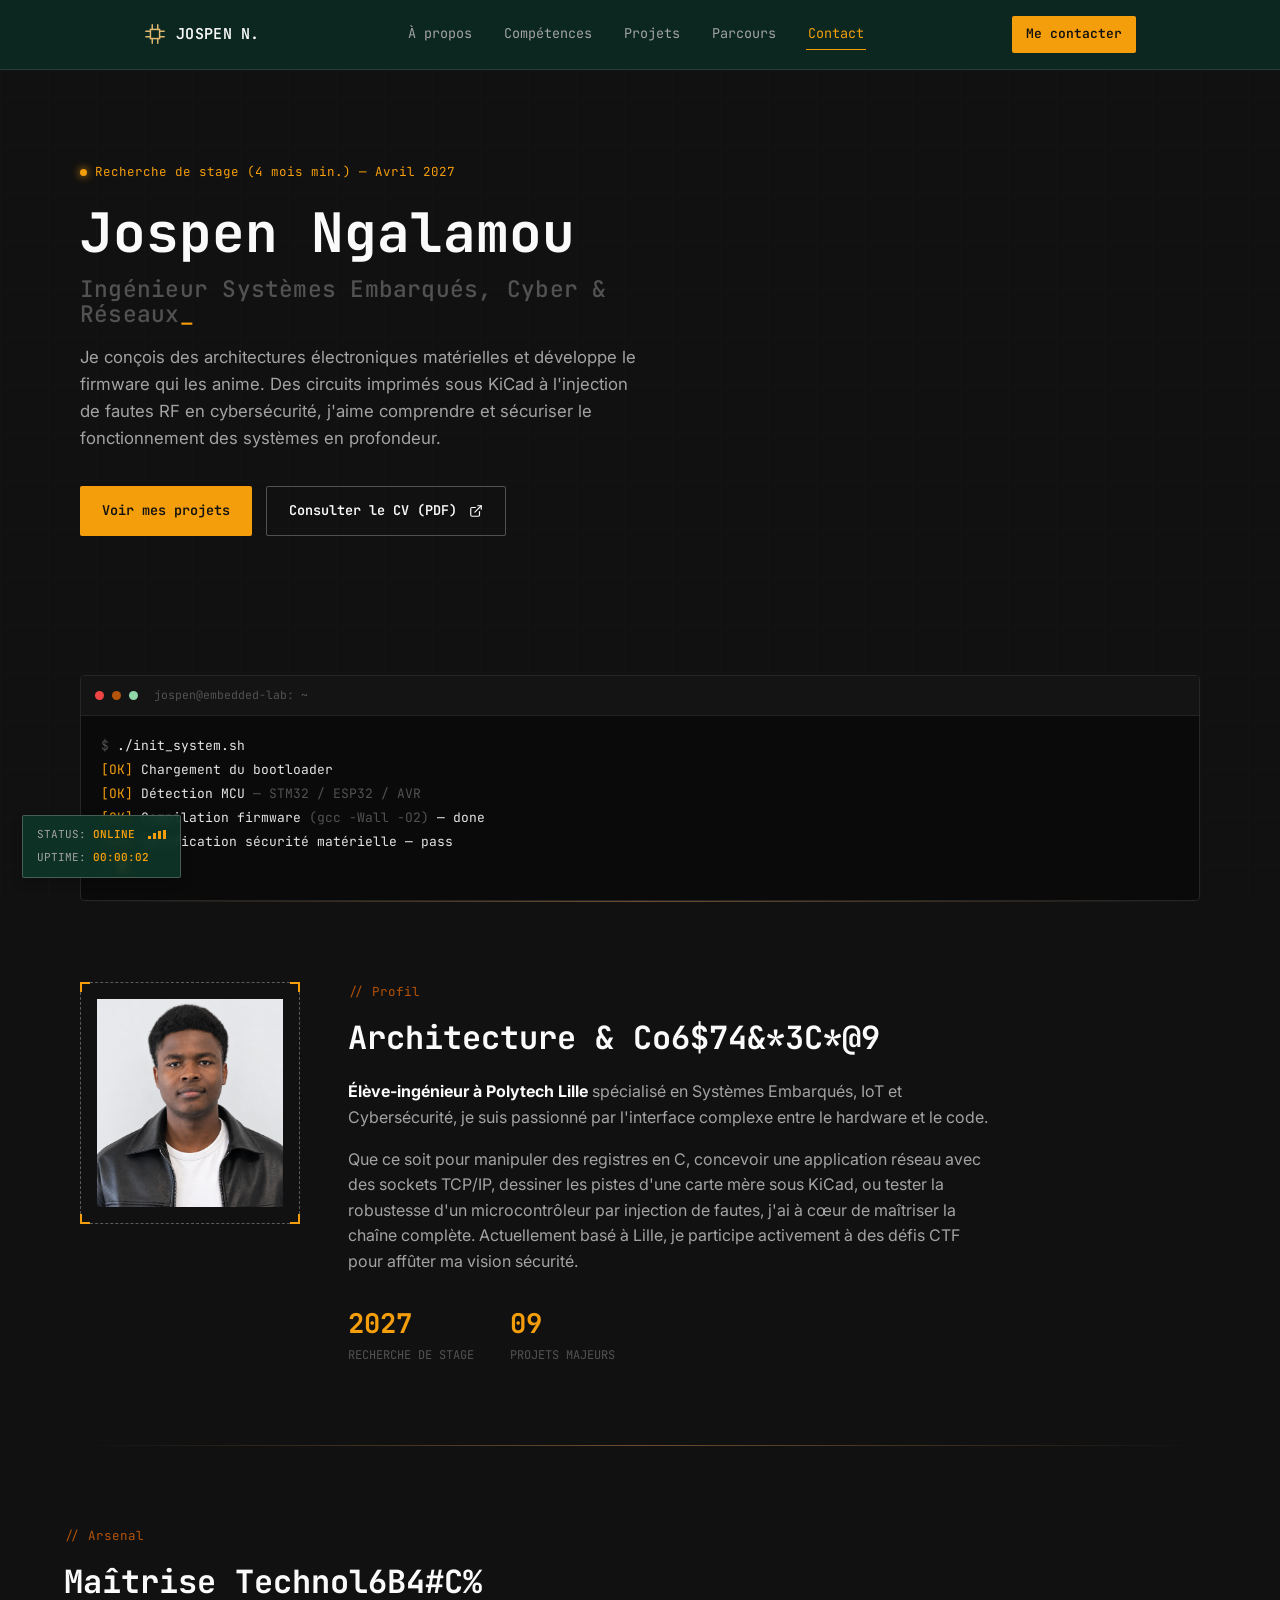
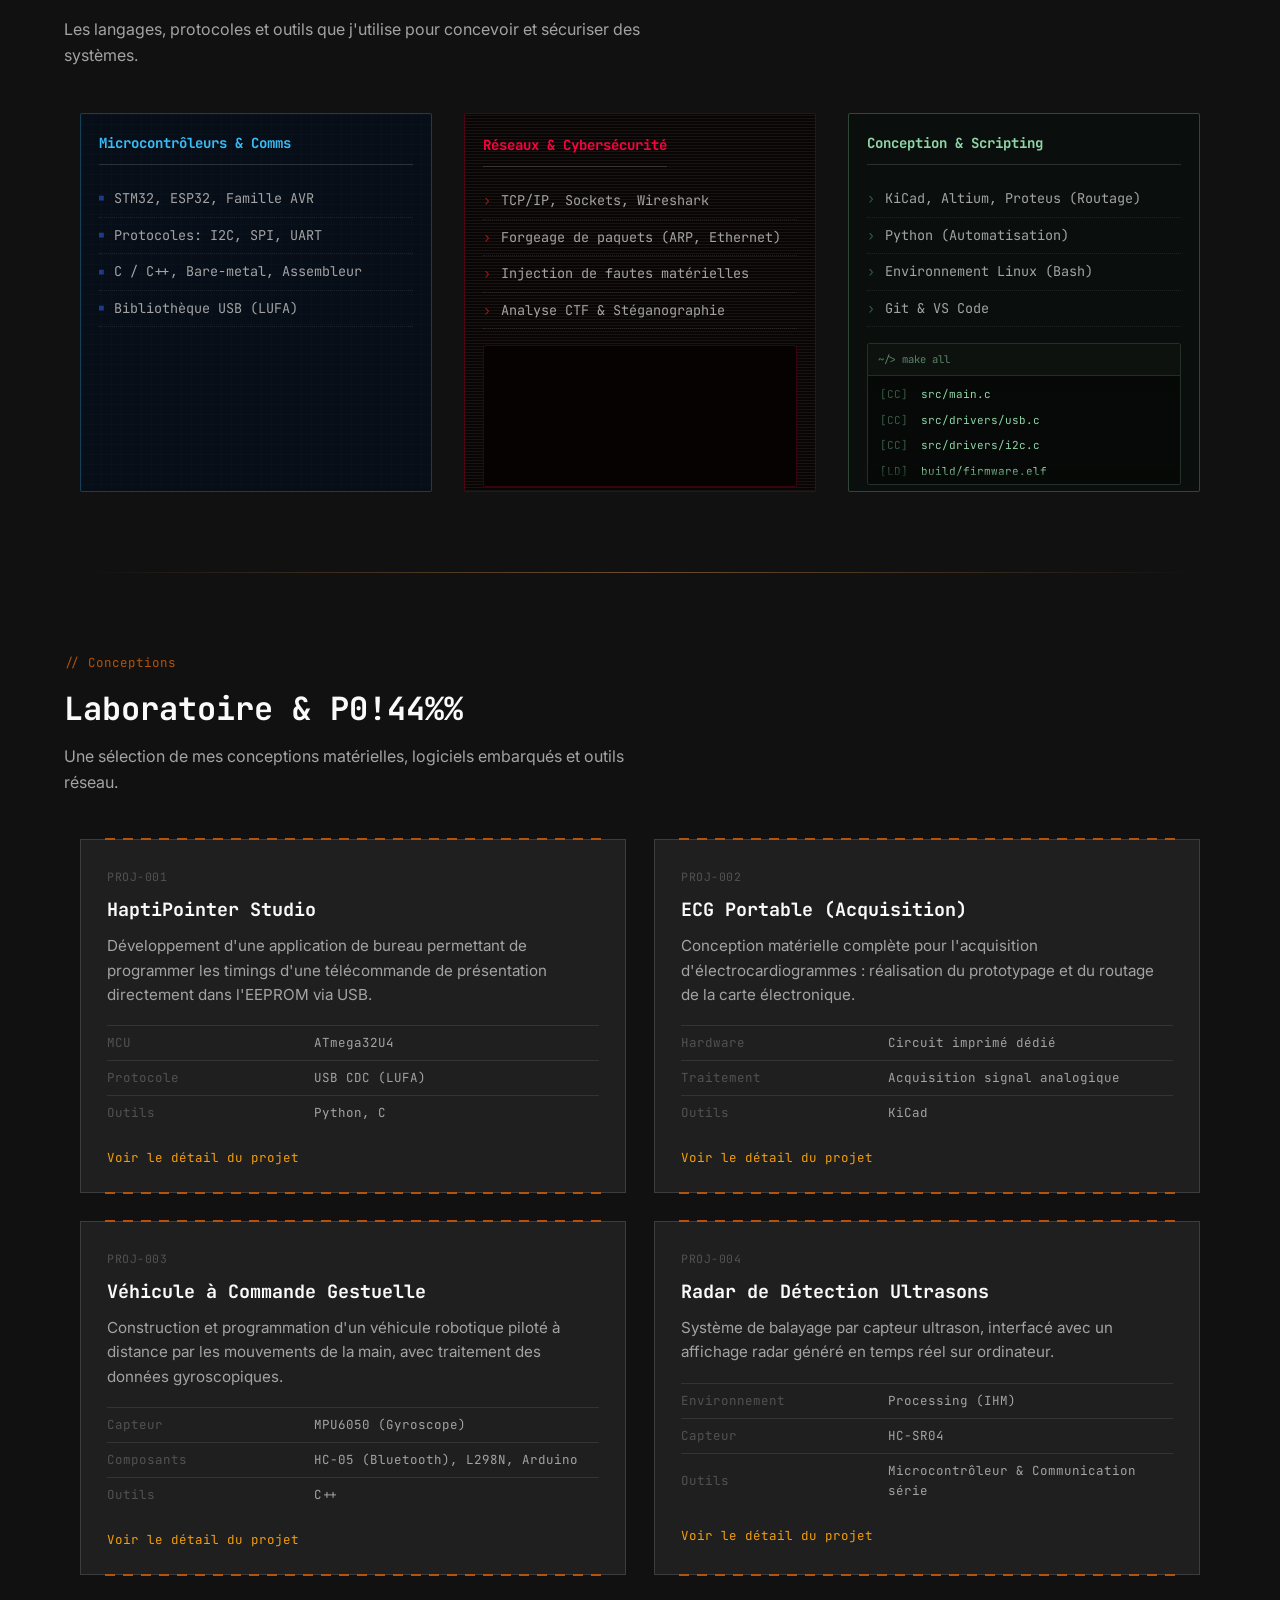
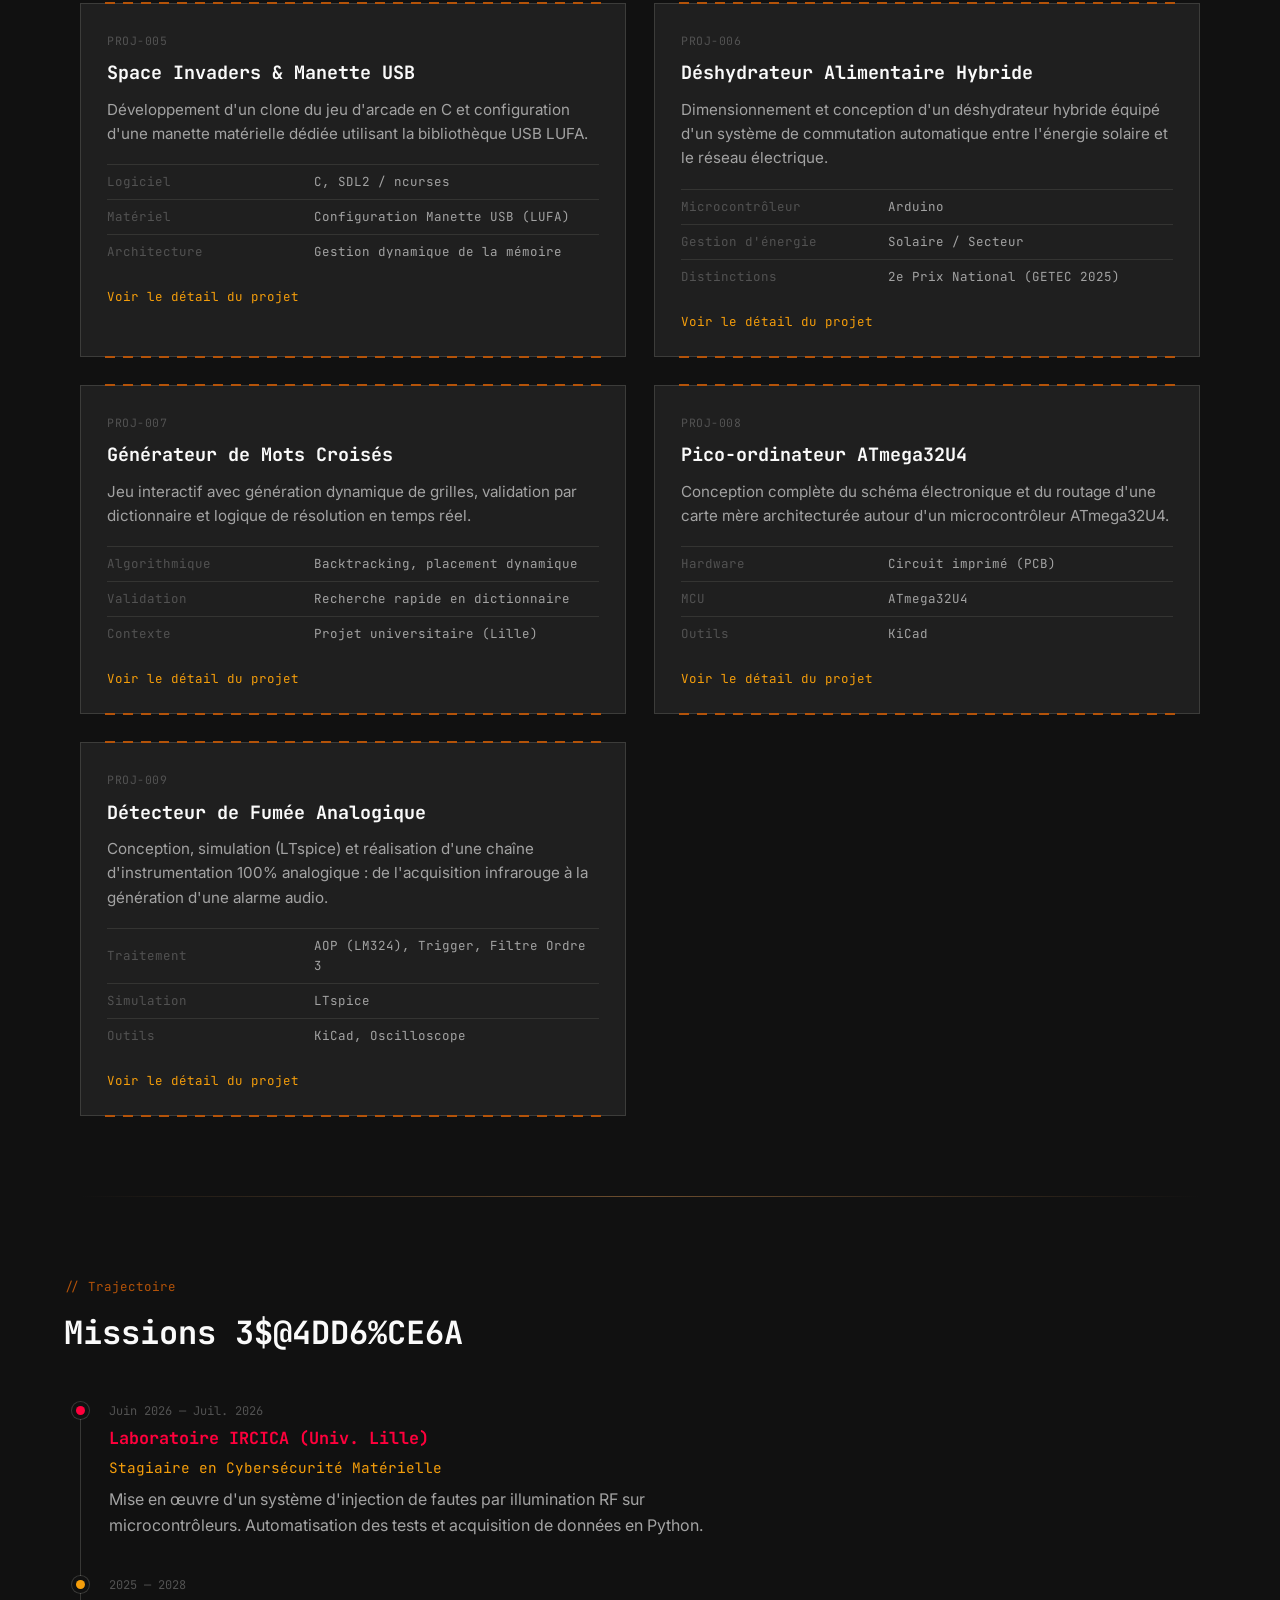
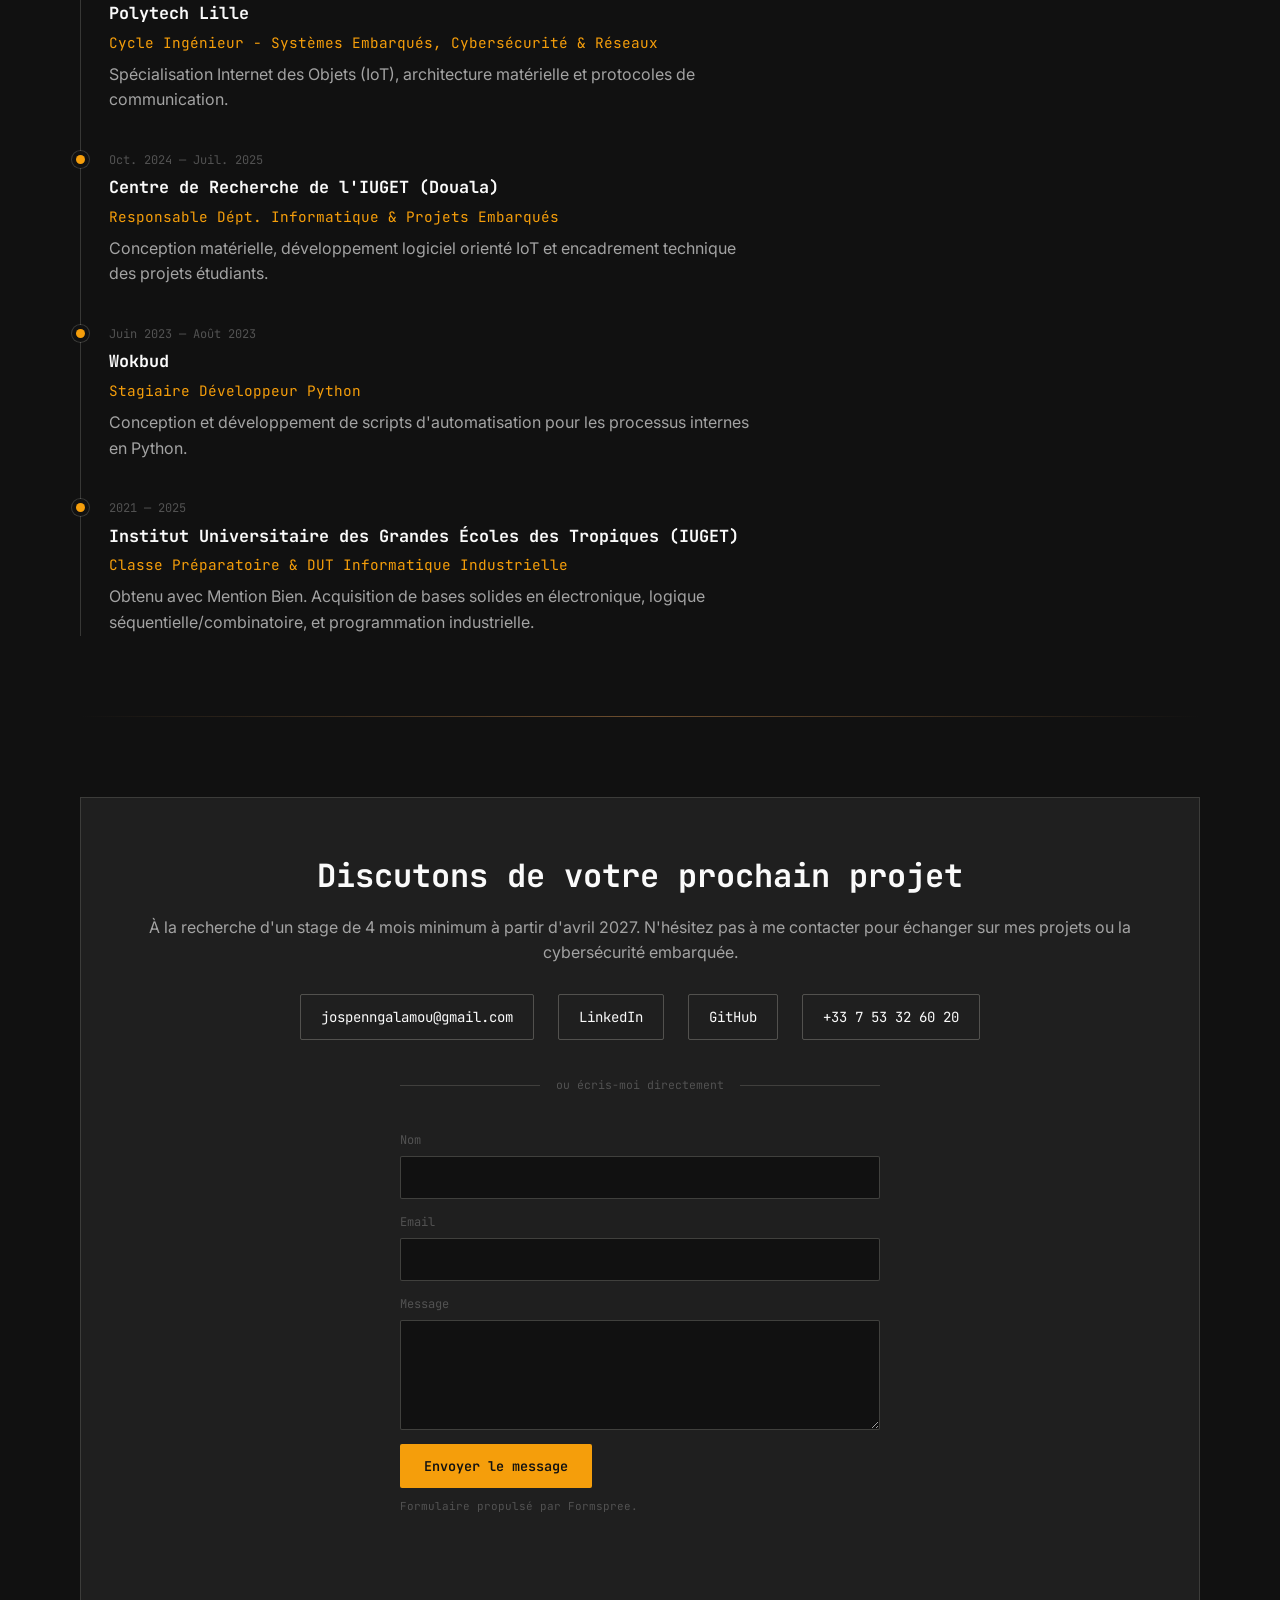
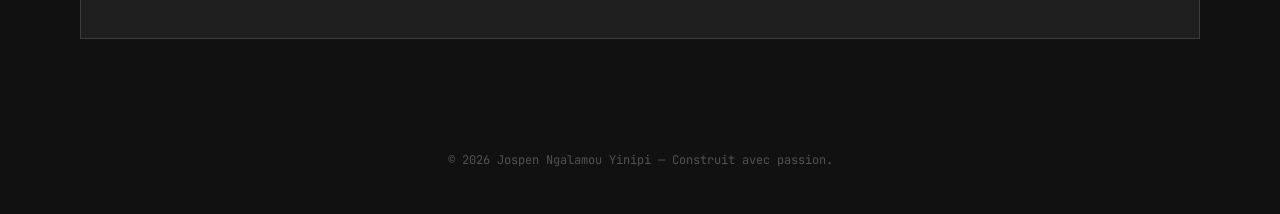
==== index.html @ 5f1875f9 "end of portfolio conception's" ====
<!DOCTYPE html>
<html lang="fr">
<head>
<meta charset="UTF-8">
<meta name="viewport" content="width=device-width, initial-scale=1.0">
<title>Portfolio — Jospen Ngalamou Yinipi | Ingénieur Systèmes Embarqués, Cyber & Réseaux</title>
<meta name="description" content="Portfolio de Jospen Ngalamou Yinipi, élève-ingénieur à Polytech Lille. À la recherche d'un stage de 4 mois minimum à partir d'avril 2027 en conception électronique, firmware et cybersécurité matérielle.">
<meta property="og:title" content="Jospen Ngalamou Yinipi — Ingénieur Systèmes Embarqués">
<meta property="og:description" content="À la recherche d'un stage de 4 mois minimum à partir d'avril 2027. Conception de cartes électroniques, développement firmware et cybersécurité.">
<meta property="og:type" content="website">
<meta name="twitter:card" content="summary">
<link rel="icon" href="data:image/svg+xml,%3Csvg xmlns='http://www.w3.org/2000/svg' viewBox='0 0 24 24'%3E%3Crect width='24' height='24' fill='%230b2b22'/%3E%3Crect x='7' y='7' width='10' height='10' stroke='%23e0b872' stroke-width='1.6' fill='none'/%3E%3Cpath d='M9 2v5M15 2v5M9 17v5M15 17v5M2 9h5M2 15h5M17 9h5M17 15h5' stroke='%23e0b872' stroke-width='1.6' stroke-linecap='round'/%3E%3C/svg%3E">
<link rel="preconnect" href="https://fonts.googleapis.com">
<link href="https://fonts.googleapis.com/css2?family=JetBrains+Mono:wght@400;500;600;700&family=Inter:wght@400;500;600;700&display=swap" rel="stylesheet">
<link rel="stylesheet" href="style.css">
</head>
<body data-theme="embedded">

<header class="topnav">
  <div class="topnav-inner">
    <a href="#top" class="mark">
      <svg width="22" height="22" viewBox="0 0 24 24" fill="none">
        <rect x="7" y="7" width="10" height="10" stroke="#e0b872" stroke-width="1.6"/>
        <path d="M9 2v5M15 2v5M9 17v5M15 17v5M2 9h5M2 15h5M17 9h5M17 15h5" stroke="#e0b872" stroke-width="1.6" stroke-linecap="round"/>
      </svg>
      JOSPEN N.
    </a>
    <nav class="links">
      <a href="#about">À propos</a>
      <a href="#skills">Compétences</a>
      <a href="#projects">Projets</a>
      <a href="#experience">Parcours</a>
      <a href="#contact">Contact</a>
    </nav>
    <a href="#contact" class="navcta">Me contacter</a>
    <button class="menu-toggle" aria-label="Ouvrir le menu" aria-expanded="false">
      <span></span><span></span><span></span>
    </button>
  </div>
  <nav class="mobile-menu">
    <a href="#about">À propos</a>
    <a href="#skills">Compétences</a>
    <a href="#projects">Projets</a>
    <a href="#experience">Parcours</a>
    <a href="#contact">Contact</a>
  </nav>
</header>

<div id="top" class="hero">
  <div class="hero-grid">
    <div>
      <div class="eyebrow-pin"><span class="dot"></span>Recherche de stage (4 mois min.) — Avril 2027</div>
      <h1>Jospen Ngalamou
        <span class="role">Ingénieur Systèmes Embarqués, Cyber &amp; Réseaux</span>
      </h1>
      <p class="desc">Je conçois des architectures électroniques matérielles et développe le firmware qui les anime. Des circuits imprimés sous KiCad à l'injection de fautes RF en cybersécurité, j'aime comprendre et sécuriser le fonctionnement des systèmes en profondeur.</p>
      <div class="ctas">
        <a href="#projects" class="btn btn-primary">Voir mes projets</a>
        <a href="main.pdf" target="_blank" rel="noopener noreferrer" class="btn btn-ghost">
          <span>Consulter le CV (PDF)</span>
          <svg width="14" height="14" viewBox="0 0 24 24" fill="none" stroke="currentColor" stroke-width="2" stroke-linecap="round" stroke-linejoin="round" aria-hidden="true" style="margin-left: 2px;">
            <path d="M18 13v6a2 2 0 0 1-2 2H5a2 2 0 0 1-2-2V8a2 2 0 0 1 2-2h6"></path>
            <polyline points="15 3 21 3 21 9"></polyline>
            <line x1="10" y1="14" x2="21" y2="3"></line>
          </svg>
        </a>
      </div>
    </div>
    <div class="chip">
      <svg viewBox="0 0 300 300" fill="none">
        <rect x="90" y="90" width="120" height="120" rx="2" fill="#0f3629" stroke="#c98a4b" stroke-width="1.5"/>
        <text x="150" y="145" text-anchor="middle" font-family="JetBrains Mono, monospace" font-size="12" fill="#e0b872">MCU</text>
        <text x="150" y="165" text-anchor="middle" font-family="JetBrains Mono, monospace" font-size="9" fill="#a9c2b4">EMBEDDED</text>
        <g stroke="#c98a4b" stroke-width="1.4">
          <path d="M90 105H50M90 135H50M90 165H50M90 195H50"/>
          <path d="M210 105H250M210 135H250M210 165H250M210 195H250"/>
          <path d="M110 90V50M140 90V50M170 90V50M190 90V50"/>
          <path d="M110 210V250M140 210V250M170 210V250M190 210V250"/>
        </g>
        <g fill="#e0b872">
          <circle cx="50" cy="105" r="3"/><circle cx="50" cy="135" r="3"/><circle cx="50" cy="165" r="3"/><circle cx="50" cy="195" r="3"/>
          <circle cx="250" cy="105" r="3"/><circle cx="250" cy="135" r="3"/><circle cx="250" cy="165" r="3"/><circle cx="250" cy="195" r="3"/>
          <circle cx="110" cy="50" r="3"/><circle cx="140" cy="50" r="3"/><circle cx="170" cy="50" r="3"/><circle cx="190" cy="50" r="3"/>
          <circle cx="110" cy="250" r="3"/><circle cx="140" cy="250" r="3"/><circle cx="170" cy="250" r="3"/><circle cx="190" cy="250" r="3"/>
        </g>
      </svg>
    </div>
  </div>
</div>

<div class="hero-terminal">
  <div class="term-bar">
    <span class="dot r"></span><span class="dot a"></span><span class="dot g"></span>
    <span class="term-path">jospen@embedded-lab: ~</span>
  </div>
  <div class="term-body">
    <div><span class="prompt">$</span> ./init_system.sh</div>
    <div><span class="ok">[OK]</span> Chargement du bootloader</div>
    <div><span class="ok">[OK]</span> Détection MCU <span class="dim">— STM32 / ESP32 / AVR</span></div>
    <div><span class="ok">[OK]</span> Compilation firmware <span class="dim">(gcc -Wall -O2)</span> — done</div>
    <div><span class="ok">[OK]</span> Vérification sécurité matérielle — pass</div>
    <div><span class="prompt">$</span> <span class="cursor"></span></div>
  </div>
</div>

<hr class="trace">

<section id="about">
  <div class="about-grid">
    <div class="photo-frame" id="photo-frame">
      <span class="corner c-tl"></span><span class="corner c-tr"></span><span class="corner c-bl"></span><span class="corner c-br"></span>
      <img src="img/photo.png" alt="Jospen Ngalamou Yinipi" style="width:100%; height:100%; object-fit:cover;">
    </div>
    <button id="photo-remove" style="display:none; margin-top:10px; font-family:var(--mono); font-size:11.5px; color:var(--muted); background:none; border:none; cursor:pointer; text-decoration:underline;">Retirer la photo</button>
    <div class="about-text">
      <div class="sec-tag">// Profil</div>
      <h2 class="sec-title">Architecture &amp; Code Embarqué</h2>
      <p><strong>Élève-ingénieur à Polytech Lille</strong> spécialisé en Systèmes Embarqués, IoT et Cybersécurité, je suis passionné par l'interface complexe entre le hardware et le code.</p>
      <p>Que ce soit pour manipuler des registres en C, concevoir une application réseau avec des sockets TCP/IP, dessiner les pistes d'une carte mère sous KiCad, ou tester la robustesse d'un microcontrôleur par injection de fautes, j'ai à cœur de maîtriser la chaîne complète. Actuellement basé à Lille, je participe activement à des défis CTF pour affûter ma vision sécurité.</p>
      <div class="stat-row">
        <div class="stat"><div class="n">2027</div><div class="l">RECHERCHE DE STAGE</div></div>
        <div class="stat"><div class="n">09</div><div class="l">PROJETS MAJEURS</div></div>
      </div>
    </div>
  </div>
</section>

<hr class="trace">

<section id="skills">
  <div class="sec-head">
    <div class="sec-tag">// Arsenal</div>
    <h2 class="sec-title">Maîtrise Technologique</h2>
    <p class="sec-sub">Les langages, protocoles et outils que j'utilise pour concevoir et sécuriser des systèmes.</p>
  </div>
  
  <div class="skills-cols">
    
    <!-- Bloc 1 : Hardware (Effet Analyseur Logique) -->
    <div class="skill-block hardware">
      <h3>Microcontrôleurs &amp; Comms</h3>
      <ul class="pin-list">
        <li>STM32, ESP32, Famille AVR</li>
        <li>Protocoles: I2C, SPI, UART</li>
        <li>C / C++, Bare-metal, Assembleur</li>
        <li>Bibliothèque USB (LUFA)</li>
      </ul>
    </div>
    
    <!-- Bloc 2 : Cyber (Effet Glitch & Live Capture existant) -->
    <div class="skill-block cyber">
      <h3 data-text="Réseaux &amp; Cybersécurité">Réseaux &amp; Cybersécurité</h3>
      <ul class="pin-list">
        <li>TCP/IP, Sockets, Wireshark</li>
        <li>Forgeage de paquets (ARP, Ethernet)</li>
        <li>Injection de fautes matérielles</li>
        <li>Analyse CTF &amp; Stéganographie</li>
      </ul>
      <div class="cyber-feed" aria-hidden="true">
        <div class="cyber-feed-bar"><span class="cyber-dot"></span>live_capture.log</div>
        <div class="cyber-feed-viewport">
          <div class="cyber-feed-track">
            <div class="cyber-line"><span class="tag">ARP</span> who-has 192.168.1.1 tell 192.168.1.42</div>
            <div class="cyber-line"><span class="tag">TCP</span> 10.0.0.7:51234 &gt; 10.0.0.1:443 [SYN]</div>
            <div class="cyber-line"><span class="tag">TCP</span> 10.0.0.1:443 &gt; 10.0.0.7:51234 [SYN,ACK]</div>
            <div class="cyber-line"><span class="tag ok">WIRESHARK</span> capture démarrée sur eth0</div>
            <div class="cyber-line"><span class="tag warn">FAULT-INJECT</span> pulse RF 433MHz — fenêtre synchronisée</div>
            <div class="cyber-line"><span class="tag ok">CTF</span> flag{r3vers3_3ng1neering} — validé</div>
            <div class="cyber-line"><span class="tag warn">ALERT</span> réponse ARP non sollicitée — test spoofing OK</div>
            <div class="cyber-line"><span class="tag">STEG</span> payload extrait de image.png (LSB)</div>
            <!-- Duplication pour boucle infinie -->
            <div class="cyber-line"><span class="tag">ARP</span> who-has 192.168.1.1 tell 192.168.1.42</div>
            <div class="cyber-line"><span class="tag">TCP</span> 10.0.0.7:51234 &gt; 10.0.0.1:443 [SYN]</div>
            <div class="cyber-line"><span class="tag">TCP</span> 10.0.0.1:443 &gt; 10.0.0.7:51234 [SYN,ACK]</div>
            <div class="cyber-line"><span class="tag ok">WIRESHARK</span> capture démarrée sur eth0</div>
            <div class="cyber-line"><span class="tag warn">FAULT-INJECT</span> pulse RF 433MHz — fenêtre synchronisée</div>
            <div class="cyber-line"><span class="tag ok">CTF</span> flag{r3vers3_3ng1neering} — validé</div>
            <div class="cyber-line"><span class="tag warn">ALERT</span> réponse ARP non sollicitée — test spoofing OK</div>
            <div class="cyber-line"><span class="tag">STEG</span> payload extrait de image.png (LSB)</div>
          </div>
        </div>
      </div>
    </div>
    
    <!-- Bloc 3 : Software (Effet Build Log) -->
    <div class="skill-block software">
      <h3>Conception &amp; Scripting</h3>
      <ul class="pin-list">
        <li>KiCad, Altium, Proteus (Routage)</li>
        <li>Python (Automatisation)</li>
        <li>Environnement Linux (Bash)</li>
        <li>Git &amp; VS Code</li>
      </ul>
      <div class="build-feed" aria-hidden="true">
        <div class="build-feed-bar">~/> make all</div>
        <div class="build-feed-viewport">
          <div class="build-feed-track">
            <div class="build-line"><span class="tag">[CC]</span> src/main.c</div>
            <div class="build-line"><span class="tag">[CC]</span> src/drivers/usb.c</div>
            <div class="build-line"><span class="tag">[CC]</span> src/drivers/i2c.c</div>
            <div class="build-line"><span class="tag">[LD]</span> build/firmware.elf</div>
            <div class="build-line"><span class="tag">[OBJCOPY]</span> build/firmware.hex</div>
            <div class="build-line"><span class="tag">[OK]</span> Build successful (0 errors)</div>
            <div class="build-line"><span class="tag">[GIT]</span> Committing changes...</div>
            <div class="build-line"><span class="tag">[PUSH]</span> Deploying to production</div>
            <!-- Duplication pour boucle infinie -->
            <div class="build-line"><span class="tag">[CC]</span> src/main.c</div>
            <div class="build-line"><span class="tag">[CC]</span> src/drivers/usb.c</div>
            <div class="build-line"><span class="tag">[CC]</span> src/drivers/i2c.c</div>
            <div class="build-line"><span class="tag">[LD]</span> build/firmware.elf</div>
            <div class="build-line"><span class="tag">[OBJCOPY]</span> build/firmware.hex</div>
            <div class="build-line"><span class="tag">[OK]</span> Build successful (0 errors)</div>
            <div class="build-line"><span class="tag">[GIT]</span> Committing changes...</div>
            <div class="build-line"><span class="tag">[PUSH]</span> Deploying to production</div>
          </div>
        </div>
      </div>
    </div>
    
  </div>
</section>

<hr class="trace">

<section id="projects">
  <div class="sec-head">
    <div class="sec-tag">// Conceptions</div>
    <h2 class="sec-title">Laboratoire &amp; Projets</h2>
    <p class="sec-sub">Une sélection de mes conceptions matérielles, logiciels embarqués et outils réseau.</p>
  </div>
  <div class="proj-grid">

    <a class="ic-card" href="projects/proj-001.html">
      <div class="ic-partno">PROJ-001</div>
      <h3>HaptiPointer Studio</h3>
      <p>Développement d'une application de bureau permettant de programmer les timings d'une télécommande de présentation directement dans l'EEPROM via USB.</p>
      <table class="spec-table">
        <tr><td class="k">MCU</td><td>ATmega32U4</td></tr>
        <tr><td class="k">Protocole</td><td>USB CDC (LUFA)</td></tr>
        <tr><td class="k">Outils</td><td>Python, C</td></tr>
      </table>
      <div class="ic-more">Voir le détail du projet</div>
    </a>

    <a class="ic-card" href="projects/proj-002.html">
      <div class="ic-partno">PROJ-002</div>
      <h3>ECG Portable (Acquisition)</h3>
      <p>Conception matérielle complète pour l'acquisition d'électrocardiogrammes : réalisation du prototypage et du routage de la carte électronique.</p>
      <table class="spec-table">
        <tr><td class="k">Hardware</td><td>Circuit imprimé dédié</td></tr>
        <tr><td class="k">Traitement</td><td>Acquisition signal analogique</td></tr>
        <tr><td class="k">Outils</td><td>KiCad</td></tr>
      </table>
      <div class="ic-more">Voir le détail du projet</div>
    </a>

    <a class="ic-card" href="projects/proj-003.html">
      <div class="ic-partno">PROJ-003</div>
      <h3>Véhicule à Commande Gestuelle</h3>
      <p>Construction et programmation d'un véhicule robotique piloté à distance par les mouvements de la main, avec traitement des données gyroscopiques.</p>
      <table class="spec-table">
        <tr><td class="k">Capteur</td><td>MPU6050 (Gyroscope)</td></tr>
        <tr><td class="k">Composants</td><td>HC-05 (Bluetooth), L298N, Arduino</td></tr>
        <tr><td class="k">Outils</td><td>C++</td></tr>
      </table>
      <div class="ic-more">Voir le détail du projet</div>
    </a>

    <a class="ic-card" href="projects/proj-004.html">
      <div class="ic-partno">PROJ-004</div>
      <h3>Radar de Détection Ultrasons</h3>
      <p>Système de balayage par capteur ultrason, interfacé avec un affichage radar généré en temps réel sur ordinateur.</p>
      <table class="spec-table">
        <tr><td class="k">Environnement</td><td>Processing (IHM)</td></tr>
        <tr><td class="k">Capteur</td><td>HC-SR04</td></tr>
        <tr><td class="k">Outils</td><td>Microcontrôleur &amp; Communication série</td></tr>
      </table>
      <div class="ic-more">Voir le détail du projet</div>
    </a>

    <a class="ic-card" href="projects/proj-005.html">
      <div class="ic-partno">PROJ-005</div>
      <h3>Space Invaders &amp; Manette USB</h3>
      <p>Développement d'un clone du jeu d'arcade en C et configuration d'une manette matérielle dédiée utilisant la bibliothèque USB LUFA.</p>
      <table class="spec-table">
        <tr><td class="k">Logiciel</td><td>C, SDL2 / ncurses</td></tr>
        <tr><td class="k">Matériel</td><td>Configuration Manette USB (LUFA)</td></tr>
        <tr><td class="k">Architecture</td><td>Gestion dynamique de la mémoire</td></tr>
      </table>
      <div class="ic-more">Voir le détail du projet</div>
    </a>

    <a class="ic-card" href="projects/proj-006.html">
      <div class="ic-partno">PROJ-006</div>
      <h3>Déshydrateur Alimentaire Hybride</h3>
      <p>Dimensionnement et conception d'un déshydrateur hybride équipé d'un système de commutation automatique entre l'énergie solaire et le réseau électrique.</p>
      <table class="spec-table">
        <tr><td class="k">Microcontrôleur</td><td>Arduino</td></tr>
        <tr><td class="k">Gestion d'énergie</td><td>Solaire / Secteur</td></tr>
        <tr><td class="k">Distinctions</td><td>2e Prix National (GETEC 2025)</td></tr>
      </table>
      <div class="ic-more">Voir le détail du projet</div>
    </a>

    <a class="ic-card" href="projects/proj-007.html">
      <div class="ic-partno">PROJ-007</div>
      <h3>Générateur de Mots Croisés</h3>
      <p>Jeu interactif avec génération dynamique de grilles, validation par dictionnaire et logique de résolution en temps réel.</p>
      <table class="spec-table">
        <tr><td class="k">Algorithmique</td><td>Backtracking, placement dynamique</td></tr>
        <tr><td class="k">Validation</td><td>Recherche rapide en dictionnaire</td></tr>
        <tr><td class="k">Contexte</td><td>Projet universitaire (Lille)</td></tr>
      </table>
      <div class="ic-more">Voir le détail du projet</div>
    </a>

    <a class="ic-card" href="projects/proj-008.html">
      <div class="ic-partno">PROJ-008</div>
      <h3>Pico-ordinateur ATmega32U4</h3>
      <p>Conception complète du schéma électronique et du routage d'une carte mère architecturée autour d'un microcontrôleur ATmega32U4.</p>
      <table class="spec-table">
        <tr><td class="k">Hardware</td><td>Circuit imprimé (PCB)</td></tr>
        <tr><td class="k">MCU</td><td>ATmega32U4</td></tr>
        <tr><td class="k">Outils</td><td>KiCad</td></tr>
      </table>
      <div class="ic-more">Voir le détail du projet</div>
    </a>

    <a class="ic-card" href="projects/proj-009.html">
      <div class="ic-partno">PROJ-009</div>
      <h3>Détecteur de Fumée Analogique</h3>
      <p>Conception, simulation (LTspice) et réalisation d'une chaîne d'instrumentation 100% analogique : de l'acquisition infrarouge à la génération d'une alarme audio.</p>
      <table class="spec-table">
        <tr><td class="k">Traitement</td><td>AOP (LM324), Trigger, Filtre Ordre 3</td></tr>
        <tr><td class="k">Simulation</td><td>LTspice</td></tr>
        <tr><td class="k">Outils</td><td>KiCad, Oscilloscope</td></tr>
      </table>
      <div class="ic-more">Voir le détail du projet</div>
    </a>

  </div>
</section>

<hr class="trace">

<section id="experience">
  <div class="sec-head">
    <div class="sec-tag">// Trajectoire</div>
    <h2 class="sec-title">Missions &amp; Académique</h2>
  </div>
  <div class="timeline">
    <div class="tl-item cyber">
      <div class="tl-date">Juin 2026 — Juil. 2026</div>
      <h3>Laboratoire IRCICA (Univ. Lille)</h3>
      <div class="tl-role">Stagiaire en Cybersécurité Matérielle</div>
      <p>Mise en œuvre d'un système d'injection de fautes par illumination RF sur microcontrôleurs. Automatisation des tests et acquisition de données en Python.</p>
    </div>
    <div class="tl-item">
      <div class="tl-date">2025 — 2028</div>
      <h3>Polytech Lille</h3>
      <div class="tl-role">Cycle Ingénieur - Systèmes Embarqués, Cybersécurité &amp; Réseaux</div>
      <p>Spécialisation Internet des Objets (IoT), architecture matérielle et protocoles de communication.</p>
    </div>
    <div class="tl-item">
      <div class="tl-date">Oct. 2024 — Juil. 2025</div>
      <h3>Centre de Recherche de l'IUGET (Douala)</h3>
      <div class="tl-role">Responsable Dépt. Informatique &amp; Projets Embarqués</div>
      <p>Conception matérielle, développement logiciel orienté IoT et encadrement technique des projets étudiants.</p>
    </div>
    <div class="tl-item">
      <div class="tl-date">Juin 2023 — Août 2023</div>
      <h3>Wokbud</h3>
      <div class="tl-role">Stagiaire Développeur Python</div>
      <p>Conception et développement de scripts d'automatisation pour les processus internes en Python.</p>
    </div>
    <div class="tl-item">
      <div class="tl-date">2021 — 2025</div>
      <h3>Institut Universitaire des Grandes Écoles des Tropiques (IUGET)</h3>
      <div class="tl-role">Classe Préparatoire &amp; DUT Informatique Industrielle</div>
      <p>Obtenu avec Mention Bien. Acquisition de bases solides en électronique, logique séquentielle/combinatoire, et programmation industrielle.</p>
    </div>
  </div>
</section>

<hr class="trace">

<section id="contact">
  <div class="contact-box">
    <h2>Discutons de votre prochain projet</h2>
    <p>À la recherche d'un stage de 4 mois minimum à partir d'avril 2027. N'hésitez pas à me contacter pour échanger sur mes projets ou la cybersécurité embarquée.</p>
    <div class="contact-links">
      <a href="mailto:jospenngalamou@gmail.com">jospenngalamou@gmail.com</a>
      <a href="https://www.linkedin.com/in/jospen-ngalamou-8a8695231/" target="_blank" rel="noopener">LinkedIn</a>
      <a href="https://github.com/yinipi" target="_blank" rel="noopener">GitHub</a>
      <a href="tel:+33753326020">+33 7 53 32 60 20</a>
    </div>

    <div class="contact-divider">ou écris-moi directement</div>

    <form class="contact-form" action="https://formspree.io/f/xqpkroge" method="POST">
      <label for="name">Nom</label>
      <input type="text" id="name" name="name" required>
      <label for="email">Email</label>
      <input type="email" id="email" name="email" required>
      <label for="message">Message</label>
      <textarea id="message" name="message" required></textarea>
      <button type="submit">Envoyer le message</button>
      <p class="form-note">Formulaire propulsé par Formspree.</p>
    </form>
  </div>
</section>

<footer>© 2026 Jospen Ngalamou Yinipi — Construit avec passion.</footer>

<button class="back-to-top" aria-label="Retour en haut">↑</button>
<script src="main.js" defer></script>

</body>
</html>
---- style.css ----
/* =========================================
   1. VARIABLES ET BASE
   ========================================= */
:root {
  --board: #0b2b22; --board-2: #0f3629; --board-3: #123d2e;
  --copper: #c98a4b; --copper-bright: #e0b872;
  --silk: #e9e6da; --silk-dim: #a9c2b4; --muted: #6f9585; --danger: #c96a4b;
  --mono: 'JetBrains Mono', monospace;
  --sans: 'Inter', sans-serif;
  --pad: clamp(20px, 5vw, 64px);
  --maxw: 1120px;
}
* { box-sizing: border-box; }
html { scroll-behavior: smooth; }
body {
  margin: 0; background: var(--board); color: var(--silk);
  font-family: var(--sans); line-height: 1.6; -webkit-font-smoothing: antialiased;
}
::selection { background: var(--copper); color: var(--board); }

body::before {
  content: ""; position: fixed; inset: 0;
  background-image: linear-gradient(var(--board-2) 1px, transparent 1px),
                    linear-gradient(90deg, var(--board-2) 1px, transparent 1px);
  background-size: 48px 48px; opacity: .35; pointer-events: none; z-index: 0;
}
a { color: inherit; }
.wrap { max-width: var(--maxw); margin: 0 auto; padding-left: var(--pad); padding-right: var(--pad); position: relative; z-index: 1; }

/* =========================================
   2. NAVIGATION (Accueil & Projets)
   ========================================= */
header.topnav {
  position: sticky; top: 0; z-index: 50;
  background: rgba(11,43,34,.88); backdrop-filter: blur(6px); border-bottom: 1px solid rgba(233,230,218,.12);
}
.topnav-inner {
  max-width: var(--maxw); margin: 0 auto; padding: 16px var(--pad);
  display: flex; align-items: center; justify-content: space-between;
}
.mark {
  display: flex; align-items: center; gap: 10px;
  font-family: var(--mono); font-weight: 600; font-size: 15px; letter-spacing: .02em; color: var(--silk); text-decoration: none;
}
.mark svg { display: block; }
nav.links { display: flex; gap: 28px; font-family: var(--mono); font-size: 13.5px; }
nav.links a { text-decoration: none; color: var(--silk-dim); padding: 4px 2px; border-bottom: 1px solid transparent; transition: color .15s, border-color .15s; }
nav.links a:hover { color: var(--copper-bright); border-color: var(--copper-bright); }
.navcta {
  font-family: var(--mono); font-size: 13px; color: var(--board); background: var(--copper-bright);
  padding: 8px 14px; text-decoration: none; border-radius: 2px; font-weight: 600;
}
@media (max-width:720px){ nav.links{display:none;} }
nav.links a.active { color: var(--copper-bright); border-color: var(--copper-bright); }

.menu-toggle {
  display: none; background: none; border: 1px solid rgba(233,230,218,.25); border-radius: 2px;
  width: 38px; height: 34px; cursor: pointer; flex-direction: column; align-items: center; justify-content: center; gap: 5px;
}
.menu-toggle span { width: 18px; height: 1.5px; background: var(--silk); display: block; transition: transform .2s ease, opacity .2s ease; }
.menu-toggle[aria-expanded="true"] span:nth-child(1) { transform: translateY(6.5px) rotate(45deg); }
.menu-toggle[aria-expanded="true"] span:nth-child(2) { opacity: 0; }
.menu-toggle[aria-expanded="true"] span:nth-child(3) { transform: translateY(-6.5px) rotate(-45deg); }
@media (max-width:720px){ .menu-toggle{ display: flex; } }

.mobile-menu {
  display: none; flex-direction: column; gap: 2px;
  max-width: var(--maxw); margin: 0 auto; padding: 0 var(--pad);
  max-height: 0; overflow: hidden; transition: max-height .25s ease;
  border-bottom: 1px solid transparent;
}
.mobile-menu.open { display: flex; max-height: 320px; padding-bottom: 14px; border-bottom-color: rgba(233,230,218,.12); }
.mobile-menu a {
  font-family: var(--mono); font-size: 14px; color: var(--silk-dim); text-decoration: none;
  padding: 12px 4px; border-bottom: 1px dotted rgba(233,230,218,.12);
}
.mobile-menu a:last-child { border-bottom: none; }
.mobile-menu a:hover, .mobile-menu a.active { color: var(--copper-bright); }

.back-to-top {
  position: fixed; right: 22px; bottom: 22px; z-index: 60;
  width: 42px; height: 42px; border-radius: 2px; border: 1px solid rgba(233,230,218,.25);
  background: rgba(15,54,41,.9); backdrop-filter: blur(4px); color: var(--copper-bright);
  font-family: var(--mono); font-size: 16px; cursor: pointer;
  opacity: 0; pointer-events: none; transform: translateY(8px);
  transition: opacity .2s ease, transform .2s ease, border-color .2s ease;
}
.back-to-top.visible { opacity: 1; pointer-events: auto; transform: translateY(0); }
.back-to-top:hover { border-color: var(--copper-bright); }

@media (prefers-reduced-motion: no-preference) {
  .reveal { opacity: 0; transform: translateY(18px); transition: opacity .6s ease, transform .6s ease; }
  .reveal.revealed { opacity: 1; transform: translateY(0); }
}

.form-status { font-family: var(--mono); font-size: 12.5px; margin-top: 4px; }
.form-status.success { color: #8fd6a8; }
.form-status.error { color: var(--danger); }

/* =========================================
   3. PAGE D'ACCUEIL (Hero, À propos, Cartes)
   ========================================= */
.hero { padding: 88px var(--pad) 96px; position: relative; overflow: hidden; }
@media (prefers-reduced-motion: no-preference) {
  .hero-grid > div:first-child > * { opacity: 0; animation: hero-rise .7s cubic-bezier(.16,1,.3,1) forwards; }
  .hero-grid .eyebrow-pin { animation-delay: .05s; }
  .hero-grid h1 { animation-delay: .15s; }
  .hero-grid p.desc { animation-delay: .28s; }
  .hero-grid .ctas { animation-delay: .4s; }
  .chip { opacity: 0; animation: hero-fade .9s ease .3s forwards; }
  @keyframes hero-rise { from { opacity: 0; transform: translateY(14px); } to { opacity: 1; transform: translateY(0); } }
  @keyframes hero-fade { from { opacity: 0; transform: scale(.96); } to { opacity: 1; transform: scale(1); } }
}
.hero-grid { display: grid; grid-template-columns: 1.3fr .9fr; gap: 56px; align-items: center; max-width: var(--maxw); margin: 0 auto; position: relative; z-index: 2; }
@media (max-width:860px){ .hero-grid{grid-template-columns:1fr;} }
.eyebrow-pin { display: inline-flex; align-items: center; gap: 8px; font-family: var(--mono); font-size: 12.5px; color: var(--copper-bright); margin-bottom: 22px; }
.eyebrow-pin .dot { width: 7px; height: 7px; border-radius: 50%; background: var(--copper-bright); box-shadow: 0 0 8px var(--copper-bright); }
.hero h1 { font-family: var(--mono); font-weight: 700; font-size: clamp(2.1rem, 4.6vw, 3.4rem); line-height: 1.08; margin: 0 0 18px; color: var(--silk); }
.hero h1 .role { display: block; font-size: .42em; color: var(--muted); font-weight: 500; margin-top: 14px; letter-spacing: .01em; }
.hero p.desc { max-width: 52ch; color: var(--silk-dim); font-size: 1.05rem; margin: 0 0 34px; }
.hero .ctas { display: flex; gap: 14px; flex-wrap: wrap; }
.btn { font-family: var(--mono); font-size: 13.5px; font-weight: 600; text-decoration: none; padding: 13px 22px; border-radius: 2px; display: inline-flex; align-items: center; gap: 10px; transition: transform .15s ease, background .15s ease; }
.btn-primary { background: var(--copper-bright); color: var(--board); }
.btn-primary:hover { transform: translateY(-2px); }
.btn-ghost { border: 1px solid rgba(233,230,218,.3); color: var(--silk); }
.btn-ghost:hover { border-color: var(--copper-bright); color: var(--copper-bright); }
.chip { position: relative; aspect-ratio: 1/1; max-width: 340px; margin: 0 auto; }
.chip svg { width: 100%; height: 100%; display: block; }

/* ---------- Terminal hero (mix embarqué + shell) ---------- */
.hero-terminal {
  max-width: var(--maxw); margin: 44px auto 0; position: relative; z-index: 2;
  background: #0a0e0c; border: 1px solid rgba(233,230,218,.14); border-radius: 4px; overflow: hidden;
}
.hero-terminal .term-bar { display: flex; align-items: center; gap: 8px; padding: 10px 14px; background: #10160f; border-bottom: 1px solid rgba(233,230,218,.08); }
.hero-terminal .term-bar .dot { width: 9px; height: 9px; border-radius: 50%; }
.hero-terminal .term-bar .dot.r { background: var(--danger); }
.hero-terminal .term-bar .dot.a { background: var(--copper); }
.hero-terminal .term-bar .dot.g { background: #8fd6a8; }
.hero-terminal .term-bar .term-path { font-family: var(--mono); font-size: 11.5px; color: var(--muted); margin-left: 8px; }
.hero-terminal .term-body { padding: 18px 20px 22px; font-family: var(--mono); font-size: 13px; line-height: 1.85; color: var(--copper-bright); }
.hero-terminal .term-body .prompt { color: #8fd6a8; }
.hero-terminal .term-body .ok { color: #8fd6a8; }
.hero-terminal .term-body .dim { color: var(--muted); }
.hero-terminal .cursor { display: inline-block; width: 7px; height: 14px; background: var(--copper-bright); vertical-align: -2px; margin-left: 2px; }
@media (prefers-reduced-motion: no-preference) {
  .hero-terminal .cursor { animation: blink 1s steps(1) infinite; }
  @keyframes blink { 50% { opacity: 0; } }
}
section { padding: 80px var(--pad); }
.sec-head { margin-bottom: 44px; max-width: 60ch; }
.sec-tag { font-family: var(--mono); font-size: 12.5px; color: var(--copper); margin-bottom: 10px; }
.sec-title { font-family: var(--mono); font-size: clamp(1.5rem,2.6vw,2rem); color: var(--silk); margin: 0 0 10px; font-weight: 700; }
.sec-sub { color: var(--silk-dim); margin: 0; }
hr.trace { border: none; height: 1px; background: linear-gradient(90deg, transparent, rgba(201,138,75,.5), transparent); max-width: var(--maxw); margin: 0 auto; }
.about-grid { display: grid; grid-template-columns: 220px 1fr; gap: 48px; align-items: start; max-width: var(--maxw); margin: 0 auto; }
@media (max-width:720px){ .about-grid{grid-template-columns:1fr;} }
.photo-frame { aspect-ratio: 1/1.1; border: 1.5px dashed rgba(233,230,218,.35); display: flex; align-items: center; justify-content: center; font-family: var(--mono); font-size: 12px; color: var(--muted); text-align: center; padding: 16px; position: relative; }
.photo-frame .corner { position: absolute; width: 10px; height: 10px; border-color: var(--copper-bright); }
.photo-frame .c-tl { top: -1px; left: -1px; border-top: 2px solid var(--copper-bright); border-left: 2px solid var(--copper-bright); }
.photo-frame .c-tr { top: -1px; right: -1px; border-top: 2px solid var(--copper-bright); border-right: 2px solid var(--copper-bright); }
.photo-frame .c-bl { bottom: -1px; left: -1px; border-bottom: 2px solid var(--copper-bright); border-left: 2px solid var(--copper-bright); }
.photo-frame .c-br { bottom: -1px; right: -1px; border-bottom: 2px solid var(--copper-bright); border-right: 2px solid var(--copper-bright); }
.about-text p { color: var(--silk-dim); max-width: 64ch; }
.about-text p strong { color: var(--silk); }
.stat-row { display: flex; gap: 36px; margin-top: 28px; flex-wrap: wrap; }
.stat { font-family: var(--mono); }
.stat .n { font-size: 1.7rem; color: var(--copper-bright); font-weight: 700; }
.stat .l { font-size: 12px; color: var(--muted); }
.skills-cols { display: grid; grid-template-columns: repeat(3,1fr); gap: 32px; max-width: var(--maxw); margin: 0 auto; }
@media (max-width:820px){ .skills-cols{grid-template-columns:1fr;} }
.skill-block h3 { font-family: var(--mono); font-size: 14px; color: var(--copper-bright); margin: 0 0 16px; padding-bottom: 10px; border-bottom: 1px solid rgba(233,230,218,.15); }
.pin-list { list-style: none; margin: 0; padding: 0; }
.pin-list li { display: flex; align-items: center; gap: 10px; font-family: var(--mono); font-size: 13.5px; color: var(--silk-dim); padding: 7px 0; border-bottom: 1px dotted rgba(233,230,218,.1); }
.pin-list li::before { content: "›"; color: var(--copper); }
.proj-grid { display: grid; grid-template-columns: repeat(2,1fr); gap: 28px; max-width: var(--maxw); margin: 0 auto; }
@media (max-width:820px){ .proj-grid{grid-template-columns:1fr;} }
.ic-card { position: relative; background: var(--board-3); border: 1px solid rgba(233,230,218,.14); padding: 28px 26px 24px; }
.ic-card::before, .ic-card::after { content: ""; position: absolute; left: 24px; right: 24px; height: 2px; background: repeating-linear-gradient(90deg, var(--copper) 0 10px, transparent 10px 18px); }
.ic-card::before { top: -2px; }
.ic-card::after { bottom: -2px; }
.ic-partno { font-family: var(--mono); font-size: 11.5px; color: var(--muted); letter-spacing: .05em; margin-bottom: 8px; }
.ic-card h3 { font-family: var(--mono); font-size: 1.15rem; color: var(--silk); margin: 0 0 10px; }
.ic-card p { color: var(--silk-dim); font-size: .95rem; margin: 0 0 18px; }
.spec-table { width: 100%; border-collapse: collapse; font-family: var(--mono); font-size: 12.5px; }
.spec-table tr { border-top: 1px solid rgba(233,230,218,.1); }
.spec-table td { padding: 7px 0; color: var(--silk-dim); }
.spec-table td.k { color: var(--muted); width: 42%; }
a.ic-card { display: block; text-decoration: none; color: inherit; transition: transform .18s ease, border-color .18s ease, background .18s ease; }
a.ic-card:hover { transform: translateY(-4px); border-color: rgba(224,184,114,.55); background: #16473a; }
a.ic-card:hover h3 { color: var(--copper-bright); }
.ic-more { margin-top: 18px; font-family: var(--mono); font-size: 12.5px; color: var(--copper-bright); }
.timeline { max-width: var(--maxw); margin: 0 auto; position: relative; padding-left: 28px; border-left: 1px solid rgba(233,230,218,.18); }
.tl-item { position: relative; padding-bottom: 38px; }
.tl-item:last-child { padding-bottom: 0; }
.tl-item::before { content: ""; position: absolute; left: -33px; top: 4px; width: 9px; height: 9px; border-radius: 50%; background: var(--copper-bright); box-shadow: 0 0 0 4px var(--board), 0 0 0 5px rgba(233,230,218,.18); }
.tl-date { font-family: var(--mono); font-size: 12px; color: var(--muted); margin-bottom: 4px; }
.tl-item h3 { font-family: var(--mono); font-size: 1.05rem; margin: 0 0 4px; color: var(--silk); }
.tl-item .tl-role { color: var(--copper-bright); font-size: .9rem; font-family: var(--mono); margin-bottom: 8px; }
.tl-item p { color: var(--silk-dim); max-width: 64ch; margin: 0; }
.contact-box { max-width: var(--maxw); margin: 0 auto; background: var(--board-3); border: 1px solid rgba(233,230,218,.14); padding: 52px var(--pad); text-align: center; }
.contact-box h2 { font-family: var(--mono); font-size: clamp(1.4rem,3vw,2rem); margin: 0 0 14px; }
.contact-box p { color: var(--silk-dim); margin: 0 0 28px; }
.contact-links { display: flex; gap: 24px; justify-content: center; flex-wrap: wrap; }
.contact-links a { font-family: var(--mono); font-size: 14px; text-decoration: none; color: var(--silk); border: 1px solid rgba(233,230,218,.25); padding: 11px 20px; border-radius: 2px; transition: border-color .15s, color .15s; }
.contact-links a:hover { border-color: var(--copper-bright); color: var(--copper-bright); }

.contact-divider { display: flex; align-items: center; gap: 16px; max-width: 480px; margin: 36px auto; font-family: var(--mono); font-size: 11.5px; color: var(--muted); }
.contact-divider::before, .contact-divider::after { content: ""; flex: 1; height: 1px; background: rgba(233,230,218,.16); }
.contact-form { max-width: 480px; margin: 0 auto; text-align: left; display: flex; flex-direction: column; gap: 14px; }
.contact-form label { font-family: var(--mono); font-size: 12px; color: var(--muted); margin-bottom: -8px; }
.contact-form input, .contact-form textarea {
  background: var(--board); border: 1px solid rgba(233,230,218,.22); color: var(--silk);
  font-family: var(--sans); font-size: 14px; padding: 12px 14px; border-radius: 2px; resize: vertical;
}
.contact-form input:focus, .contact-form textarea:focus { outline: none; border-color: var(--copper-bright); }
.contact-form textarea { min-height: 110px; }
.contact-form button {
  align-self: flex-start; font-family: var(--mono); font-size: 13.5px; font-weight: 600;
  background: var(--copper-bright); color: var(--board); border: none; padding: 13px 24px;
  border-radius: 2px; cursor: pointer; transition: transform .15s ease;
}
.contact-form button:hover { transform: translateY(-2px); }
.contact-form .form-note { font-family: var(--mono); font-size: 11px; color: var(--muted); margin-top: -4px; }
footer { text-align: center; padding: 32px var(--pad) 44px; font-family: var(--mono); font-size: 12px; color: var(--muted); }

/* =========================================
   4. PAGES DÉTAILS DE PROJETS (proj-XXX.html)
   ========================================= */
.proj-header { padding: 130px var(--pad) 50px; }
.proj-header .back { font-family: var(--mono); font-size: 13px; color: var(--silk-dim); text-decoration: none; display: inline-flex; align-items: center; gap: 8px; margin-bottom: 28px; }
.proj-header .back:hover { color: var(--copper-bright); }
.proj-header .ic-partno { font-size: 12.5px; }
.proj-header h1 { font-family: var(--mono); font-size: clamp(1.8rem,4vw,2.6rem); margin: 10px 0 16px; color: var(--silk); }
.proj-header .tagline { color: var(--silk-dim); max-width: 64ch; font-size: 1.05rem; margin: 0; }
.proj-body { max-width: var(--maxw); margin: 0 auto; padding: 0 var(--pad) 40px; display: grid; grid-template-columns: 1fr 300px; gap: 56px; }
@media (max-width:860px){ .proj-body{grid-template-columns:1fr;} }
.proj-main h2 { font-family: var(--mono); font-size: 1.15rem; color: var(--copper-bright); margin: 36px 0 14px; }
.proj-main h2:first-child { margin-top: 0; }
.proj-main p { color: var(--silk-dim); max-width: 70ch; margin: 0 0 14px; }
.proj-main ul { color: var(--silk-dim); padding-left: 20px; max-width: 70ch; }
.proj-main ul li { margin-bottom: 6px; }
.gallery { display: grid; grid-template-columns: repeat(2,1fr); gap: 14px; margin-top: 10px; }
.gallery .ph { aspect-ratio: 4/3; border: 1.5px dashed rgba(233,230,218,.3); display: flex; align-items: center; justify-content: center; font-family: var(--mono); font-size: 11.5px; color: var(--muted); text-align: center; padding: 10px; }
.proj-side { align-self: start; position: sticky; top: 96px; }
.side-box { background: var(--board-3); border: 1px solid rgba(233,230,218,.14); padding: 22px 22px 8px; margin-bottom: 20px; }
.side-box h3 { font-family: var(--mono); font-size: 12.5px; color: var(--copper); margin: 0 0 14px; text-transform: none; }
.side-box table { width: 100%; border-collapse: collapse; font-family: var(--mono); font-size: 12.5px; }
.side-box tr { border-top: 1px solid rgba(233,230,218,.1); }
.side-box td { padding: 9px 0; color: var(--silk-dim); vertical-align: top; }
.side-box td.k { color: var(--muted); width: 40%; }
.prevnext { max-width: var(--maxw); margin: 20px auto 0; padding: 30px var(--pad) 0; border-top: 1px solid rgba(233,230,218,.14); display: flex; justify-content: space-between; gap: 20px; flex-wrap: wrap; }
.prevnext a { font-family: var(--mono); font-size: 13px; text-decoration: none; color: var(--silk); border: 1px solid rgba(233,230,218,.25); padding: 12px 18px; border-radius: 2px; flex: 1; min-width: 200px; transition: border-color .15s, color .15s; }
.prevnext a:hover { border-color: var(--copper-bright); color: var(--copper-bright); }
.prevnext .lbl { display: block; font-size: 10.5px; color: var(--muted); margin-bottom: 4px; }
.prevnext .right { text-align: right; }
/* =========================================
   5. THÈME "PROGRAMMATION" (proj-XXX, data-theme="programming")
   ========================================= */
body[data-theme="programming"] {
  --board: #0a0e0c;
  --board-2: #0e1310;
  --board-3: #10160f;
}
body[data-theme="programming"]::before { opacity: .15; }

body[data-theme="programming"] .proj-main, 
body[data-theme="programming"] .proj-main p,
body[data-theme="programming"] .proj-main li,
body[data-theme="programming"] .side-box td { font-family: var(--mono); }

body[data-theme="programming"] .proj-main h2 { font-family: var(--mono); }
body[data-theme="programming"] .proj-main h2::before { content: "/* "; color: var(--muted); }
body[data-theme="programming"] .proj-main h2::after { content: " */"; color: var(--muted); }

body[data-theme="programming"] .proj-main ul { list-style: none; padding-left: 0; }
body[data-theme="programming"] .proj-main ul li::before { content: "$ "; color: #8fd6a8; }

body[data-theme="programming"] .ic-card::before,
body[data-theme="programming"] .ic-card::after { background: repeating-linear-gradient(90deg, #8fd6a8 0 8px, transparent 8px 14px); }

.term-shell {
  margin: 22px 0 0; background: #060907; border: 1px solid rgba(233,230,218,.12); border-radius: 4px; overflow: hidden;
}
.term-shell .term-bar { display: flex; align-items: center; gap: 8px; padding: 8px 12px; background: #0d120e; border-bottom: 1px solid rgba(233,230,218,.08); }
.term-shell .term-bar .dot { width: 8px; height: 8px; border-radius: 50%; }
.term-shell .term-bar .dot.r { background: var(--danger); }
.term-shell .term-bar .dot.a { background: var(--copper); }
.term-shell .term-bar .dot.g { background: #8fd6a8; }
.term-shell .term-body { padding: 12px 16px; font-family: var(--mono); font-size: 12.5px; color: #8fd6a8; }
.term-shell .term-body .prompt { color: var(--copper-bright); margin-right: 4px; }

body[data-theme="programming"] .proj-header { position: relative; }
body[data-theme="programming"] .proj-header::after {
  content: ""; position: absolute; inset: 0; pointer-events: none; opacity: .05;
  background: repeating-linear-gradient(0deg, #fff 0 1px, transparent 1px 3px);
}

/* =========================================
   6. THÈME "ÉLECTRONIQUE" (data-theme="electronics")
   ========================================= */
/* Inspiration : Circuit imprimé bleu (style Arduino/Altium), traces cyan */
body[data-theme="electronics"] {
  --board: #070e17;         /* Bleu très sombre (fond) */
  --board-2: #0b1421;       /* Bleu nuit (grille) */
  --board-3: #122033;       /* Bleu composant (cartes) */
  --copper: #3b82f6;        /* Bleu roi */
  --copper-bright: #38bdf8; /* Cyan fluo (traces et liens) */
  --silk: #f8fafc;          /* Blanc pur (texte principal) */
  --silk-dim: #94a3b8;      /* Gris bleuté (texte secondaire) */
  --muted: #475569;         /* Gris foncé (bordures) */
  --danger: #ef4444;
}

/* Grille plus serrée pour rappeler les logiciels de CAO (Altium/KiCad) */
body[data-theme="electronics"]::before {
  background-size: 32px 32px; 
  opacity: 0.5;
}

/* =========================================
   7. THÈME "EMBARQUÉ" (data-theme="embedded")
   ========================================= */
/* Inspiration : Matériel industriel brut, Carbone et Orange ambré */
body[data-theme="embedded"] {
  --board: #111111;         /* Noir charbon absolu */
  --board-2: #171717;       /* Noir légèrement plus clair */
  --board-3: #1f1f1f;       /* Gris sombre industriel */
  --copper: #b45309;        /* Orange sombre */
  --copper-bright: #f59e0b; /* Orange ambré (LED d'état / liens) */
  --silk: #fafafa;          /* Blanc cassé */
  --silk-dim: #a3a3a3;      /* Gris neutre */
  --muted: #525252;         /* Gris acier */
  --danger: #ef4444;
}

/* Adaptation du faux terminal Linux de la page d'accueil pour ce thème */
body[data-theme="embedded"] .hero-terminal {
  background: #0a0a0a;
  border-color: #262626;
}
body[data-theme="embedded"] .hero-terminal .term-bar {
  background: #141414;
}
body[data-theme="embedded"] .hero-terminal .term-body {
  color: #e5e5e5;
}
body[data-theme="embedded"] .hero-terminal .term-body .ok {
  color: #f59e0b; /* Les tags [OK] passent en orange ambré */
}
body[data-theme="embedded"] .hero-terminal .term-body .prompt {
  color: #525252;
}

/* =========================================
   8. THÈME "CYBER SÉCURITÉ" (data-theme="cyber")
   ========================================= */
/* Inspiration : Red Team, CTF, ambiance Hacker / Rouge Cyberpunk */
body[data-theme="cyber"] {
  --board: #050505;         /* Noir absolu */
  --board-2: #120909;       /* Noir avec un très léger reflet rouge */
  --board-3: #140505;       /* Fond des cartes légèrement teinté */
  --copper: #991b1b;        /* Rouge sombre */
  --copper-bright: #ff003c; /* Rouge néon Cyberpunk (traces et liens) */
  --silk: #f3f4f6;          /* Blanc éclatant */
  --silk-dim: #a1a1aa;      /* Gris acier */
  --muted: #3f3f46;         /* Gris sombre pour les bordures */
  --danger: #ef4444;
}

/* Grille plus dense et plus visible pour un effet "Matrice" */
body[data-theme="cyber"]::before {
  background-size: 24px 24px;
  opacity: 0.6;
}

/* =========================================
   9. THÈME "IOT / CLOUD" (data-theme="cloud")
   ========================================= */
/* Inspiration : Thème clair (Light mode), interface SaaS moderne, Indigo et Blanc */
body[data-theme="cloud"] {
  --board: #f8fafc;         /* Blanc cassé (fond de la page) */
  --board-2: #e2e8f0;       /* Gris très clair (pour la grille) */
  --board-3: #ffffff;       /* Blanc pur (fond des cartes) */
  --copper: #818cf8;        /* Indigo doux */
  --copper-bright: #4f46e5; /* Indigo vif (boutons, liens, icônes) */
  --silk: #0f172a;          /* Gris ardoise très foncé (texte principal) */
  --silk-dim: #475569;      /* Gris moyen (texte secondaire) */
  --muted: #cbd5e1;         /* Gris clair (bordures) */
  --danger: #e11d48;
}

/* Ajustements spécifiques pour que le thème clair soit lisible et élégant */
body[data-theme="cloud"] header.topnav {
  background: rgba(255, 255, 255, 0.9);
  border-bottom: 1px solid rgba(15, 23, 42, 0.1);
}
body[data-theme="cloud"] .btn-primary {
  color: #ffffff; /* Le texte du bouton principal passe en blanc */
}
body[data-theme="cloud"] .ic-card::before, 
body[data-theme="cloud"] .ic-card::after {
  background: repeating-linear-gradient(90deg, var(--copper) 0 10px, transparent 10px 18px);
}
body[data-theme="cloud"] hr.trace {
  background: linear-gradient(90deg, transparent, rgba(79, 70, 229, 0.3), transparent);
}

/* =========================================
   ANIMATIONS PREMIUM (AJOUTS)
   ========================================= */

/* 1. Grille de fond dynamique (Effet déplacement lent vers le haut) */
@keyframes scrollGrid {
  0% { background-position: 0px 0px; }
  100% { background-position: 48px 48px; }
}
body::before {
  animation: scrollGrid 4s linear infinite;
}

/* 2. Tracé du SVG de la puce (Effet pistes KiCad qui se soudent) */
.chip svg path {
  stroke-dasharray: 200;
  stroke-dashoffset: 200;
  animation: drawTraces 1.5s ease-out forwards;
  animation-delay: 0.8s;
}
@keyframes drawTraces {
  to { stroke-dashoffset: 0; }
}
.chip svg circle {
  opacity: 0;
  transform-origin: center;
  animation: popSolder 0.4s ease-out forwards;
}
/* Décalage des points de soudure pour un effet asynchrone */
.chip svg circle:nth-child(even) { animation-delay: 1.8s; }
.chip svg circle:nth-child(odd) { animation-delay: 2.1s; }

@keyframes popSolder {
  0% { opacity: 0; transform: scale(0); }
  70% { fill: var(--copper-bright); transform: scale(1.5); }
  100% { opacity: 1; transform: scale(1); }
}

/* 3. Curseurs clignotants pour les titres */
.hero h1 .role::after {
  content: '_';
  color: var(--copper-bright);
  animation: blinkCursor 1s step-end infinite;
}
@keyframes blinkCursor { 50% { opacity: 0; } }

/* 4. Cartes projets (Balayage type scanner sur les bords au survol) */
.ic-card:hover::before, .ic-card:hover::after {
  animation: scanline 0.8s linear infinite;
  background: repeating-linear-gradient(90deg, var(--copper-bright) 0 10px, transparent 10px 18px);
}
@keyframes scanline {
  0% { background-position: 0 0; }
  100% { background-position: 28px 0; }
}

/* 5. Fluidité globale pour les transitions de page */
body {
  animation: globalFadeIn 0.8s cubic-bezier(0.16, 1, 0.3, 1);
}
@keyframes globalFadeIn {
  from { opacity: 0; filter: blur(4px); }
  to { opacity: 1; filter: blur(0); }
}

/* =========================================
   10. PERSONNALISATION DES PAGES PROJET
   ========================================= */
.proj-header { position: relative; }

.proj-tags { display: flex; gap: 8px; flex-wrap: wrap; margin: 16px 0 22px; }
.proj-tag {
  font-family: var(--mono); font-size: 11.5px; padding: 5px 12px; border-radius: 20px;
  border: 1px solid rgba(233,230,218,.25); color: var(--silk-dim); background: rgba(233,230,218,.03);
}

.proj-highlight {
  display: flex; gap: 16px; align-items: flex-start; max-width: var(--maxw); margin: 0 auto;
  padding: 20px var(--pad); background: var(--board-3); border-left: 3px solid var(--copper-bright);
}
.proj-highlight-icon { font-size: 24px; line-height: 1.1; flex-shrink: 0; }
.proj-highlight-label {
  font-family: var(--mono); font-size: 11px; color: var(--copper-bright); text-transform: uppercase;
  letter-spacing: .06em; margin-bottom: 5px;
}
.proj-highlight-text { color: var(--silk-dim); font-size: .96rem; max-width: 68ch; }

.proj-ribbon {
  position: absolute; top: 22px; right: var(--pad);
  display: flex; align-items: center; gap: 6px;
  background: var(--copper-bright); color: var(--board);
  font-family: var(--mono); font-weight: 700; font-size: 11.5px;
  padding: 8px 14px; border-radius: 2px;
  box-shadow: 0 8px 20px -8px rgba(224,184,114,.6);
}
@media (max-width: 640px) { .proj-ribbon { position: static; display: inline-flex; margin-bottom: 18px; } }

/* =========================================
   11. ACCENT CYBER / RÉSEAU (bloc compétences + timeline)
   ========================================= */
.skill-block.cyber {
  position: relative; background: #0a0505; border: 1px solid rgba(255,0,60,.28);
  padding: 18px 18px 4px; border-radius: 2px; overflow: hidden;
}
.skill-block.cyber::before {
  content: ""; position: absolute; inset: 0; pointer-events: none; opacity: .06; z-index: 0;
  background: repeating-linear-gradient(0deg, #fff 0 1px, transparent 1px 3px);
}
.skill-block.cyber h3, .skill-block.cyber .pin-list, .skill-block.cyber .cyber-feed { position: relative; z-index: 1; }
.skill-block.cyber h3 { color: #ff003c; }
.skill-block.cyber .pin-list li::before { content: "›"; color: #991b1b; }

/* Effet glitch au survol du titre */
@media (prefers-reduced-motion: no-preference) {
  .skill-block.cyber h3 { position: relative; display: inline-block; }
  .skill-block.cyber:hover h3::before,
  .skill-block.cyber:hover h3::after {
    content: attr(data-text); position: absolute; left: 0; top: 0; width: 100%; height: 100%;
    background: #0a0505; overflow: hidden;
  }
  .skill-block.cyber:hover h3::before {
    color: #38bdf8; clip-path: polygon(0 0, 100% 0, 100% 45%, 0 45%);
    animation: glitch-a .35s infinite linear alternate-reverse;
  }
  .skill-block.cyber:hover h3::after {
    color: #ff003c; clip-path: polygon(0 55%, 100% 55%, 100% 100%, 0 100%);
    animation: glitch-b .35s infinite linear alternate-reverse;
  }
  @keyframes glitch-a { 0% { transform: translate(0,0); } 100% { transform: translate(-2px,-1px); } }
  @keyframes glitch-b { 0% { transform: translate(0,0); } 100% { transform: translate(2px,1px); } }
}
@media (prefers-reduced-motion: reduce) {
  .skill-block.cyber:hover h3 { color: #38bdf8; }
}

/* Flux de capture réseau animé */
.cyber-feed {
  margin-top: 16px; background: #060202; border: 1px solid rgba(255,0,60,.2); border-radius: 3px; overflow: hidden;
}
.cyber-feed-bar {
  display: flex; align-items: center; gap: 8px; padding: 7px 10px; background: #0d0404;
  font-family: var(--mono); font-size: 10.5px; color: #7a3b3b; border-bottom: 1px solid rgba(255,0,60,.15);
}
.cyber-dot { width: 7px; height: 7px; border-radius: 50%; background: #ff003c; flex-shrink: 0; }
@media (prefers-reduced-motion: no-preference) {
  .cyber-dot { animation: cyber-dot-blink 1.4s ease-in-out infinite; }
  @keyframes cyber-dot-blink { 0%, 100% { opacity: 1; } 50% { opacity: .25; } }
}
.cyber-feed-viewport { height: 108px; overflow: hidden; position: relative; }
.cyber-feed-viewport::after {
  content: ""; position: absolute; inset: 0; pointer-events: none;
  background: linear-gradient(to bottom, #060202 0%, transparent 15%, transparent 85%, #060202 100%);
}
.cyber-feed-track { padding: 6px 0; }
@media (prefers-reduced-motion: no-preference) {
  .cyber-feed-track { animation: cyber-scroll 14s linear infinite; }
  @keyframes cyber-scroll { from { transform: translateY(0); } to { transform: translateY(-50%); } }
}
.cyber-line {
  font-family: var(--mono); font-size: 11px; color: #c94b5f; padding: 4px 12px; white-space: nowrap;
}
.cyber-line .tag { color: #ff003c; margin-right: 6px; }
.cyber-line .tag.ok { color: #4ade80; }
.cyber-line .tag.warn { color: #fbbf24; }

/* LED de timeline en mode "sécurité active" pour l'entrée cyber */
.tl-item.cyber::before { background: #ff003c; }
@media (prefers-reduced-motion: no-preference) {
  .tl-item.cyber::before { animation: cyber-led-pulse 1.8s ease-in-out infinite; }
  @keyframes cyber-led-pulse {
    0%, 100% { box-shadow: 0 0 0 4px var(--board), 0 0 0 5px rgba(255,0,60,.3); }
    50% { box-shadow: 0 0 0 4px var(--board), 0 0 12px 4px #ff003c; }
  }
}
.tl-item.cyber h3 { color: #ff003c; }

/* =========================================
   12. WIDGETS & ANIMATIONS AVANCÉES
   ========================================= */

/* Widget : Barre de progression de lecture */
.scroll-progress {
  position: fixed; top: 0; left: 0; width: 0%; height: 2px;
  background: var(--copper-bright); z-index: 9999;
  box-shadow: 0 0 10px var(--copper-bright);
  transition: width 0.1s ease-out;
  pointer-events: none;
}

/* Widget : Moniteur Système Flottant (Style Dashboard) */
.sys-widget {
  position: fixed; left: 22px; bottom: 22px; z-index: 60;
  background: rgba(15, 54, 41, 0.9); backdrop-filter: blur(4px);
  border: 1px solid rgba(233, 230, 218, 0.25); border-radius: 2px;
  padding: 10px 14px; font-family: var(--mono); font-size: 11px;
  color: var(--silk-dim); display: flex; flex-direction: column; gap: 6px;
  pointer-events: none; opacity: 0;
  animation: fadeWidget 1s ease 2s forwards;
  box-shadow: 0 4px 12px rgba(0,0,0,0.2);
}
.sys-widget span.val { color: var(--copper-bright); font-weight: 600; }
.sys-widget .signal-bars { display: inline-flex; align-items: flex-end; gap: 2px; height: 9px; margin-left: 6px; vertical-align: -1px; }
.sys-widget .signal-bars span { width: 3px; background: var(--copper-bright); display: block; }
.sys-widget .signal-bars span:nth-child(1) { height: 35%; }
.sys-widget .signal-bars span:nth-child(2) { height: 60%; }
.sys-widget .signal-bars span:nth-child(3) { height: 85%; }
.sys-widget .signal-bars span:nth-child(4) { height: 100%; }
@keyframes fadeWidget { to { opacity: 1; } }
@media (max-width: 860px) { .sys-widget { display: none; } } /* Masqué sur mobile */
@media (prefers-reduced-motion: reduce) { .sys-widget { opacity: 1; animation: none; } }

/* Animation : Lévitation de la puce centrale */
@media (prefers-reduced-motion: no-preference) {
  @keyframes float { 0%, 100% { transform: translateY(0px); } 50% { transform: translateY(-12px); } }
  .chip { animation: float 6s ease-in-out infinite; }
}

/* Animation : Transition fluide pour l'effet magnétique des boutons */
.btn, .navcta {
  transition: transform 0.2s cubic-bezier(0.33, 1, 0.68, 1), background 0.15s ease, border-color 0.15s ease;
  will-change: transform;
}

/* =========================================
   11.B ACCENT HARDWARE (Microcontrôleurs)
   ========================================= */
.skill-block.hardware {
  position: relative; background: #070e17; border: 1px solid rgba(56,189,248,.28);
  padding: 18px 18px 4px; border-radius: 2px; overflow: hidden;
}
.skill-block.hardware::before {
  content: ""; position: absolute; inset: 0; pointer-events: none; opacity: .15; z-index: 0;
  background-image: linear-gradient(rgba(56,189,248,0.2) 1px, transparent 1px),
                    linear-gradient(90deg, rgba(56,189,248,0.2) 1px, transparent 1px);
  background-size: 10px 10px;
}
.skill-block.hardware h3, .skill-block.hardware .pin-list { position: relative; z-index: 1; }
.skill-block.hardware h3 { color: #38bdf8; }
.skill-block.hardware .pin-list li::before { content: "■"; font-size: 8px; color: #1e3a8a; }

/* Animation "Logic Analyzer" (LED Tx/Rx qui clignotent sur la liste) */
@media (prefers-reduced-motion: no-preference) {
  .skill-block.hardware .pin-list li::before { animation: dataTxRx 2s infinite steps(2); }
  .skill-block.hardware .pin-list li:nth-child(1)::before { animation-delay: 0.1s; }
  .skill-block.hardware .pin-list li:nth-child(2)::before { animation-delay: 0.4s; }
  .skill-block.hardware .pin-list li:nth-child(3)::before { animation-delay: 0.7s; }
  .skill-block.hardware .pin-list li:nth-child(4)::before { animation-delay: 1.1s; }
  @keyframes dataTxRx {
    0%, 100% { color: #1e3a8a; text-shadow: none; }
    50% { color: #38bdf8; text-shadow: 0 0 5px #38bdf8; }
  }
}

/* =========================================
   11.C ACCENT SOFTWARE (Conception & Scripting)
   ========================================= */
.skill-block.software {
  position: relative; background: #0a0e0c; border: 1px solid rgba(143,214,168,.28);
  padding: 18px 18px 4px; border-radius: 2px; overflow: hidden;
}
.skill-block.software h3, .skill-block.software .pin-list, .skill-block.software .build-feed { position: relative; z-index: 1; }
.skill-block.software h3 { color: #8fd6a8; }
.skill-block.software .pin-list li::before { content: "›"; color: #3b5a45; }

/* Flux de compilation (Build Log) */
.build-feed {
  margin-top: 16px; background: #060907; border: 1px solid rgba(143,214,168,.2); border-radius: 3px; overflow: hidden;
}
.build-feed-bar {
  display: flex; align-items: center; gap: 8px; padding: 7px 10px; background: #0d120e;
  font-family: var(--mono); font-size: 10.5px; color: #5a856a; border-bottom: 1px solid rgba(143,214,168,.15);
}
.build-feed-viewport { height: 108px; overflow: hidden; position: relative; }
.build-feed-viewport::after {
  content: ""; position: absolute; inset: 0; pointer-events: none;
  background: linear-gradient(to bottom, #060907 0%, transparent 15%, transparent 85%, #060907 100%);
}
.build-feed-track { padding: 6px 0; }
@media (prefers-reduced-motion: no-preference) {
  .build-feed-track { animation: build-scroll 10s steps(15) infinite; }
  @keyframes build-scroll { from { transform: translateY(0); } to { transform: translateY(-50%); } }
}
.build-line {
  font-family: var(--mono); font-size: 11px; color: #8fd6a8; padding: 4px 12px; white-space: nowrap;
}
.build-line .tag { color: #3b5a45; margin-right: 6px; }

/* =========================================
   12. GLOBE 3D (PARCOURS)
   ========================================= */
.exp-grid { 
  display: grid; 
  grid-template-columns: 1fr 400px; 
  gap: 60px; 
  align-items: center; 
  max-width: var(--maxw);
  margin: 0 auto;
}
.exp-grid .timeline { margin: 0; }

.globe-wrap { 
  position: sticky; 
  top: 120px; 
  display: flex; 
  flex-direction: column; 
  align-items: center; 
}
#globe-canvas { 
  width: 100%; 
  height: auto; 
  aspect-ratio: 1; 
  cursor: grab; 
}
#globe-canvas:active { cursor: grabbing; }

.globe-caption { 
  display: flex; 
  gap: 20px; 
  margin-top: 14px; 
  font-family: var(--mono); 
  font-size: 11.5px; 
  color: var(--silk-dim); 
}
.globe-pin { display: flex; align-items: center; gap: 8px; }
.globe-dot { 
  width: 8px; height: 8px; 
  background: var(--copper-bright); 
  border-radius: 50%; 
  box-shadow: 0 0 8px var(--copper-bright); 
}

@media (max-width: 960px) {
  .exp-grid { grid-template-columns: 1fr; }
  .globe-wrap { order: -1; max-width: 320px; margin: 0 auto 3rem; position: static; }
}

/* =========================================
   ANIMATIONS ET CARACTÈRE (PAGES PROJETS)
   ========================================= */
.proj-header h1 { opacity: 0; animation: slideUp 0.6s ease-out forwards; }
.proj-header .tagline { opacity: 0; animation: slideUp 0.6s ease-out 0.15s forwards; }
.proj-header .proj-tags { opacity: 0; animation: slideUp 0.6s ease-out 0.3s forwards; }

.proj-tag { transition: all 0.2s ease; }
.proj-tag:hover { background: var(--copper-bright); color: var(--board); transform: translateY(-2px); box-shadow: 0 4px 10px rgba(224,184,114,0.3); border-color: var(--copper-bright); }

.proj-highlight-icon { display: inline-block; animation: floatIcon 3s ease-in-out infinite; }

.gallery img, .gallery video { transition: transform 0.4s cubic-bezier(0.175, 0.885, 0.32, 1.275), box-shadow 0.4s ease; cursor: crosshair; }
.gallery img:hover, .gallery video:hover { transform: scale(1.03); box-shadow: 0 15px 30px rgba(0,0,0,0.5), 0 0 20px rgba(224,184,114,0.2); z-index: 10; position: relative; border-color: var(--copper-bright); }

.side-box { transition: all 0.3s ease; }
.side-box:hover { border-color: var(--copper-bright); box-shadow: 0 10px 30px rgba(0,0,0,0.3), inset 0 0 20px rgba(224,184,114,0.05); transform: translateY(-2px); }

@keyframes slideUp { 
  from { opacity: 0; transform: translateY(20px); } 
  to { opacity: 1; transform: translateY(0); } 
}
@keyframes floatIcon { 
  0%, 100% { transform: translateY(0); } 
  50% { transform: translateY(-6px) scale(1.1); filter: drop-shadow(0 5px 5px rgba(0,0,0,0.3)); } 
}
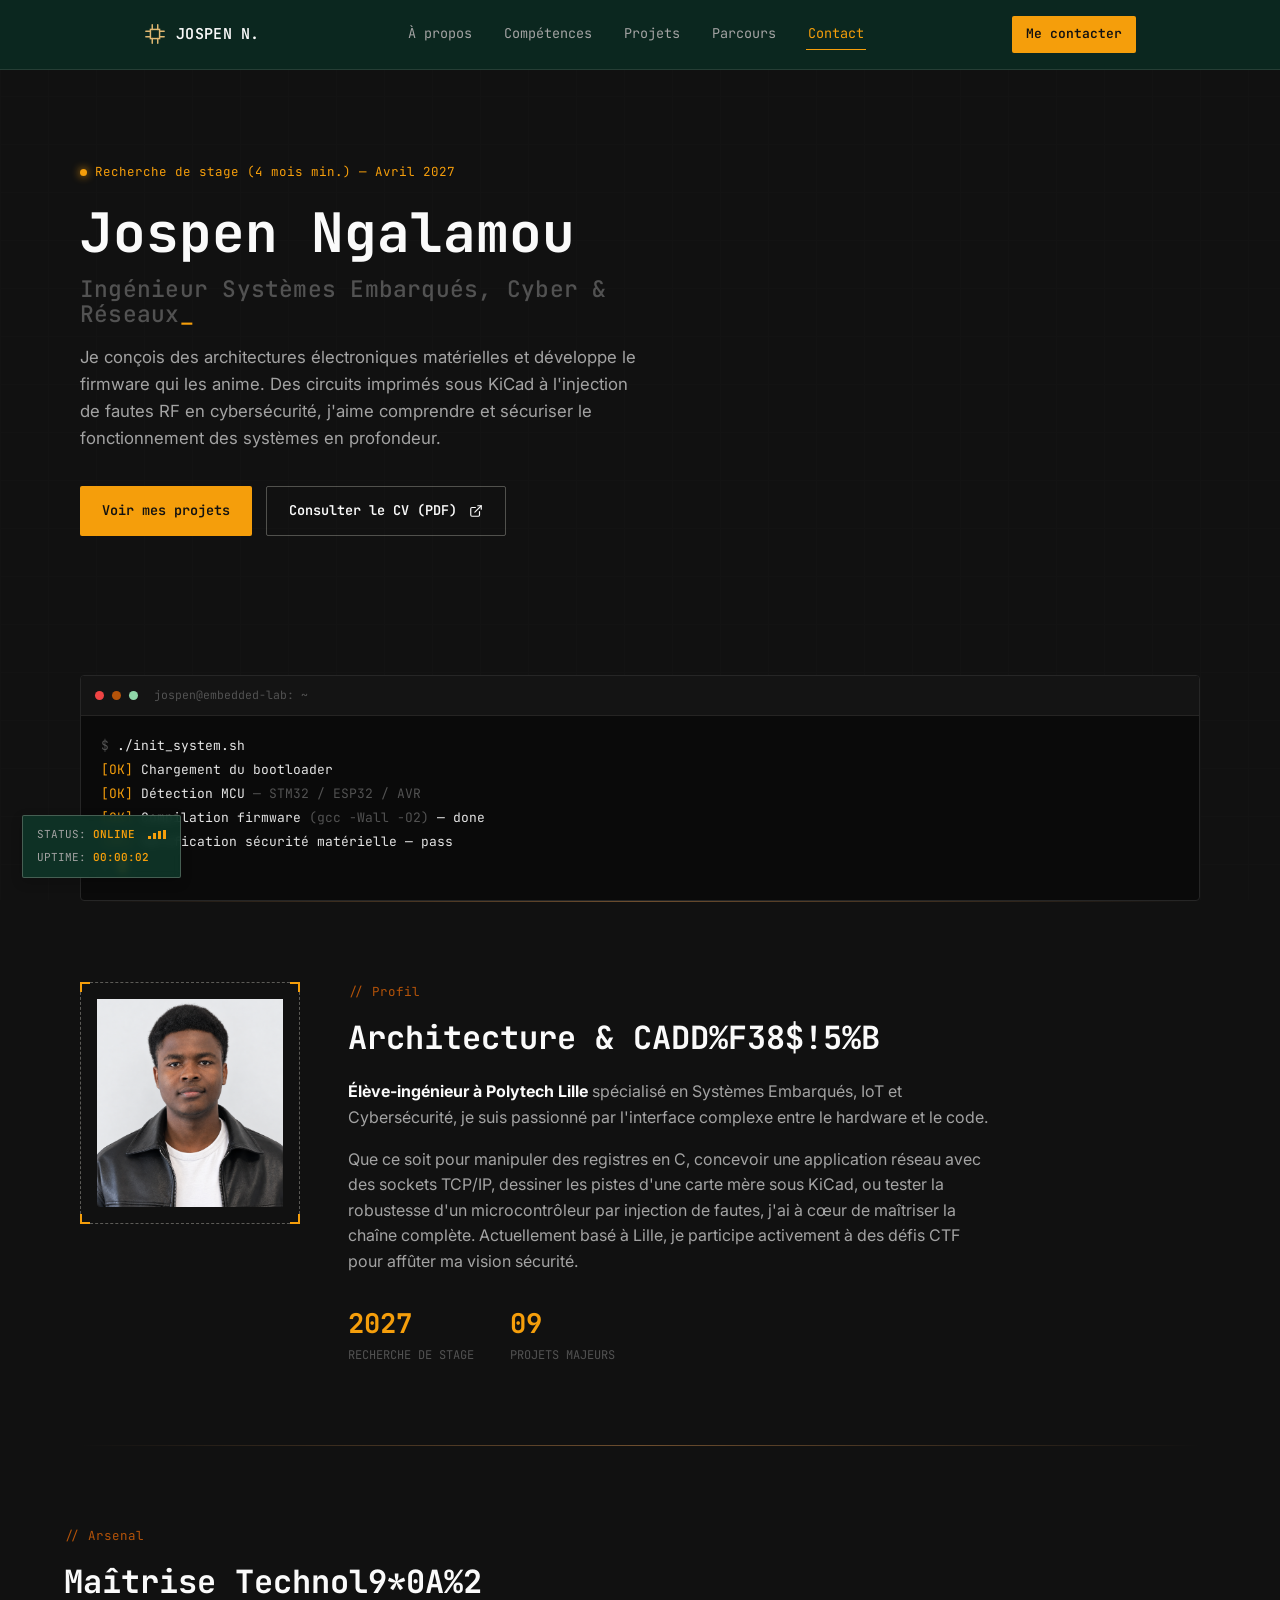
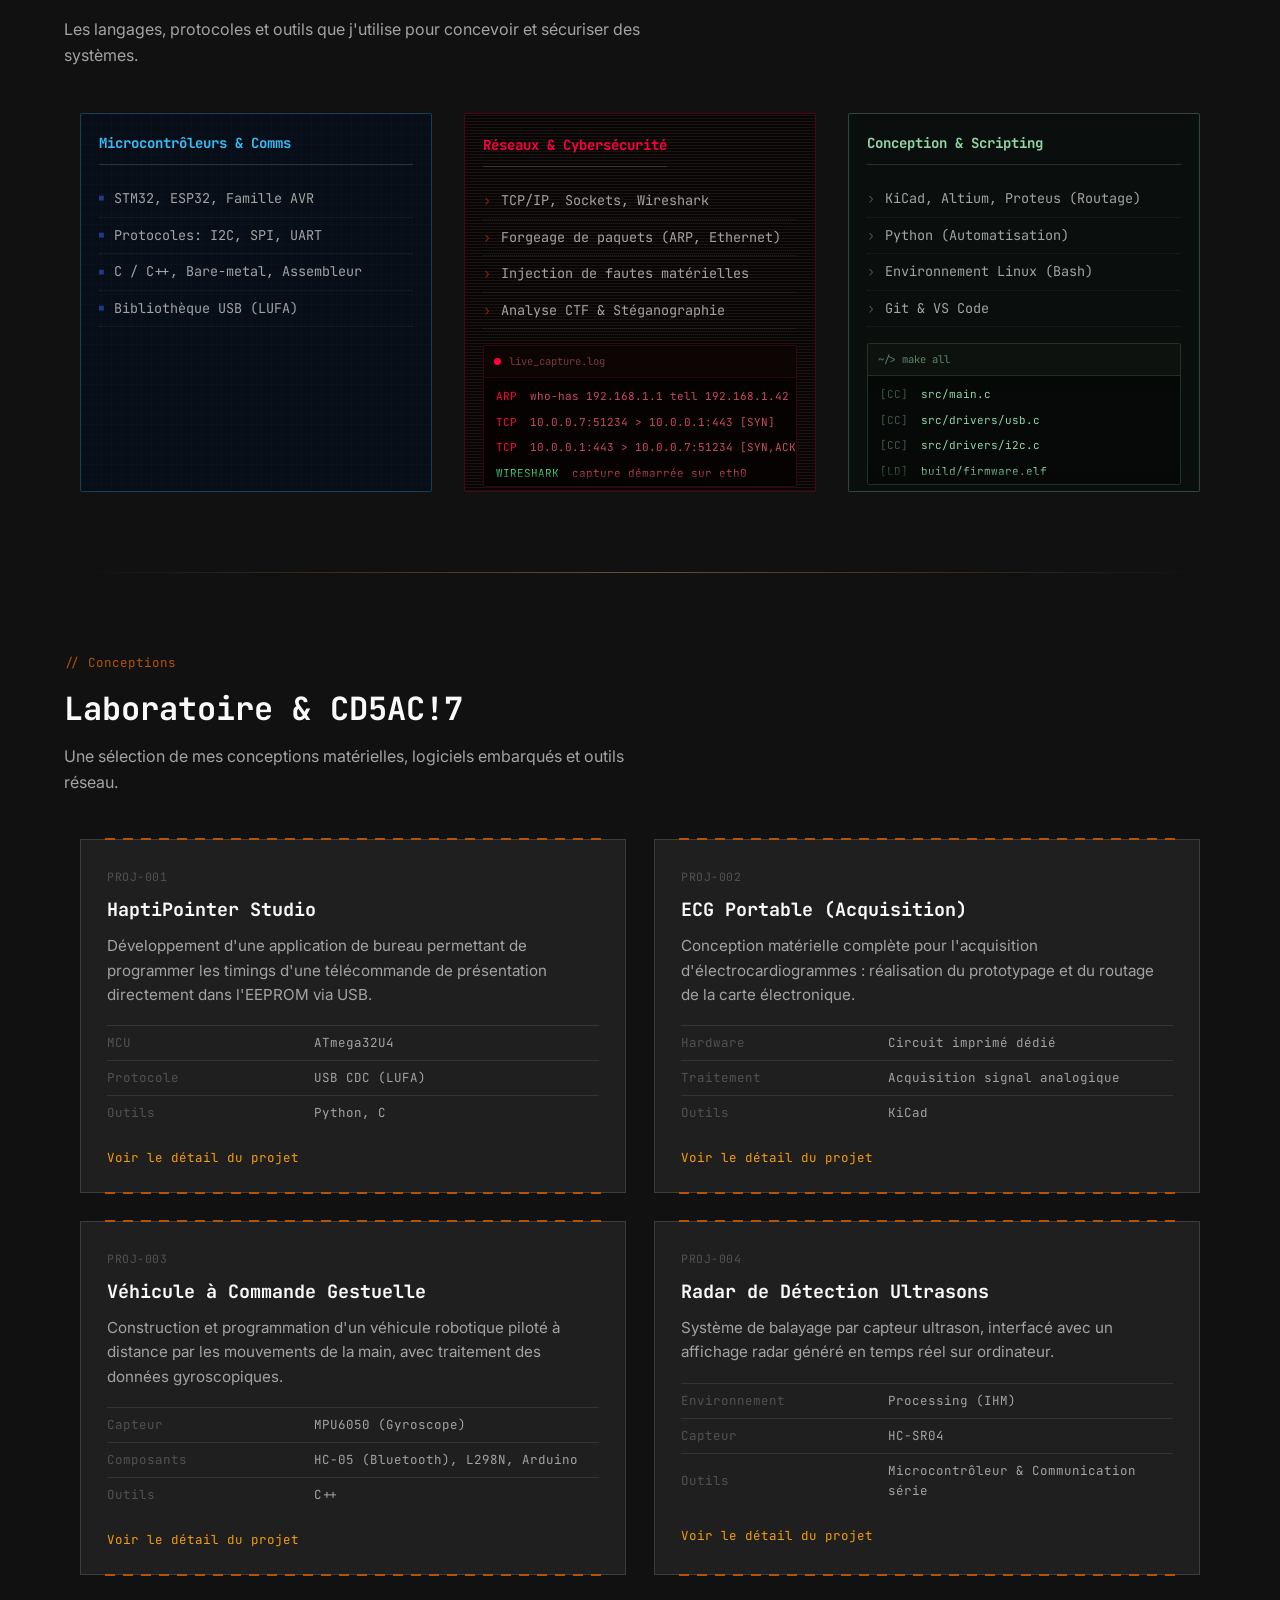
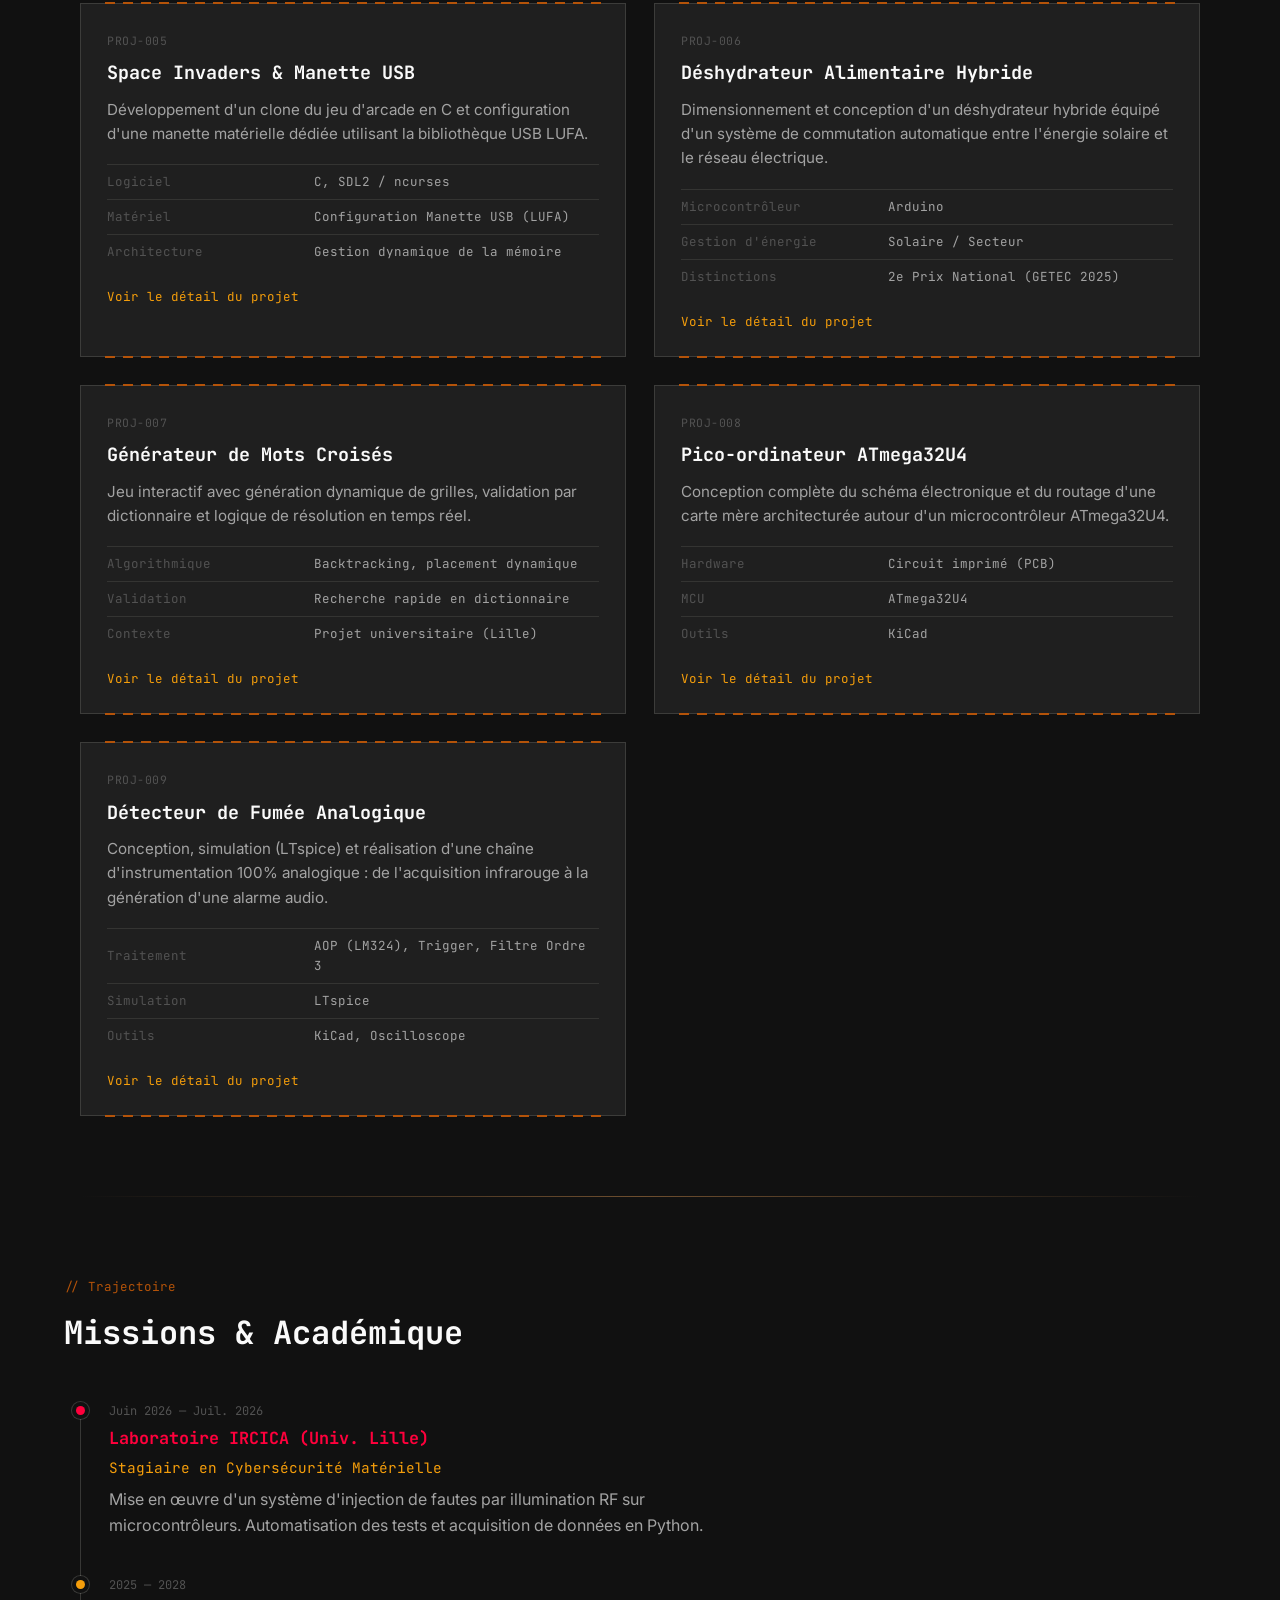
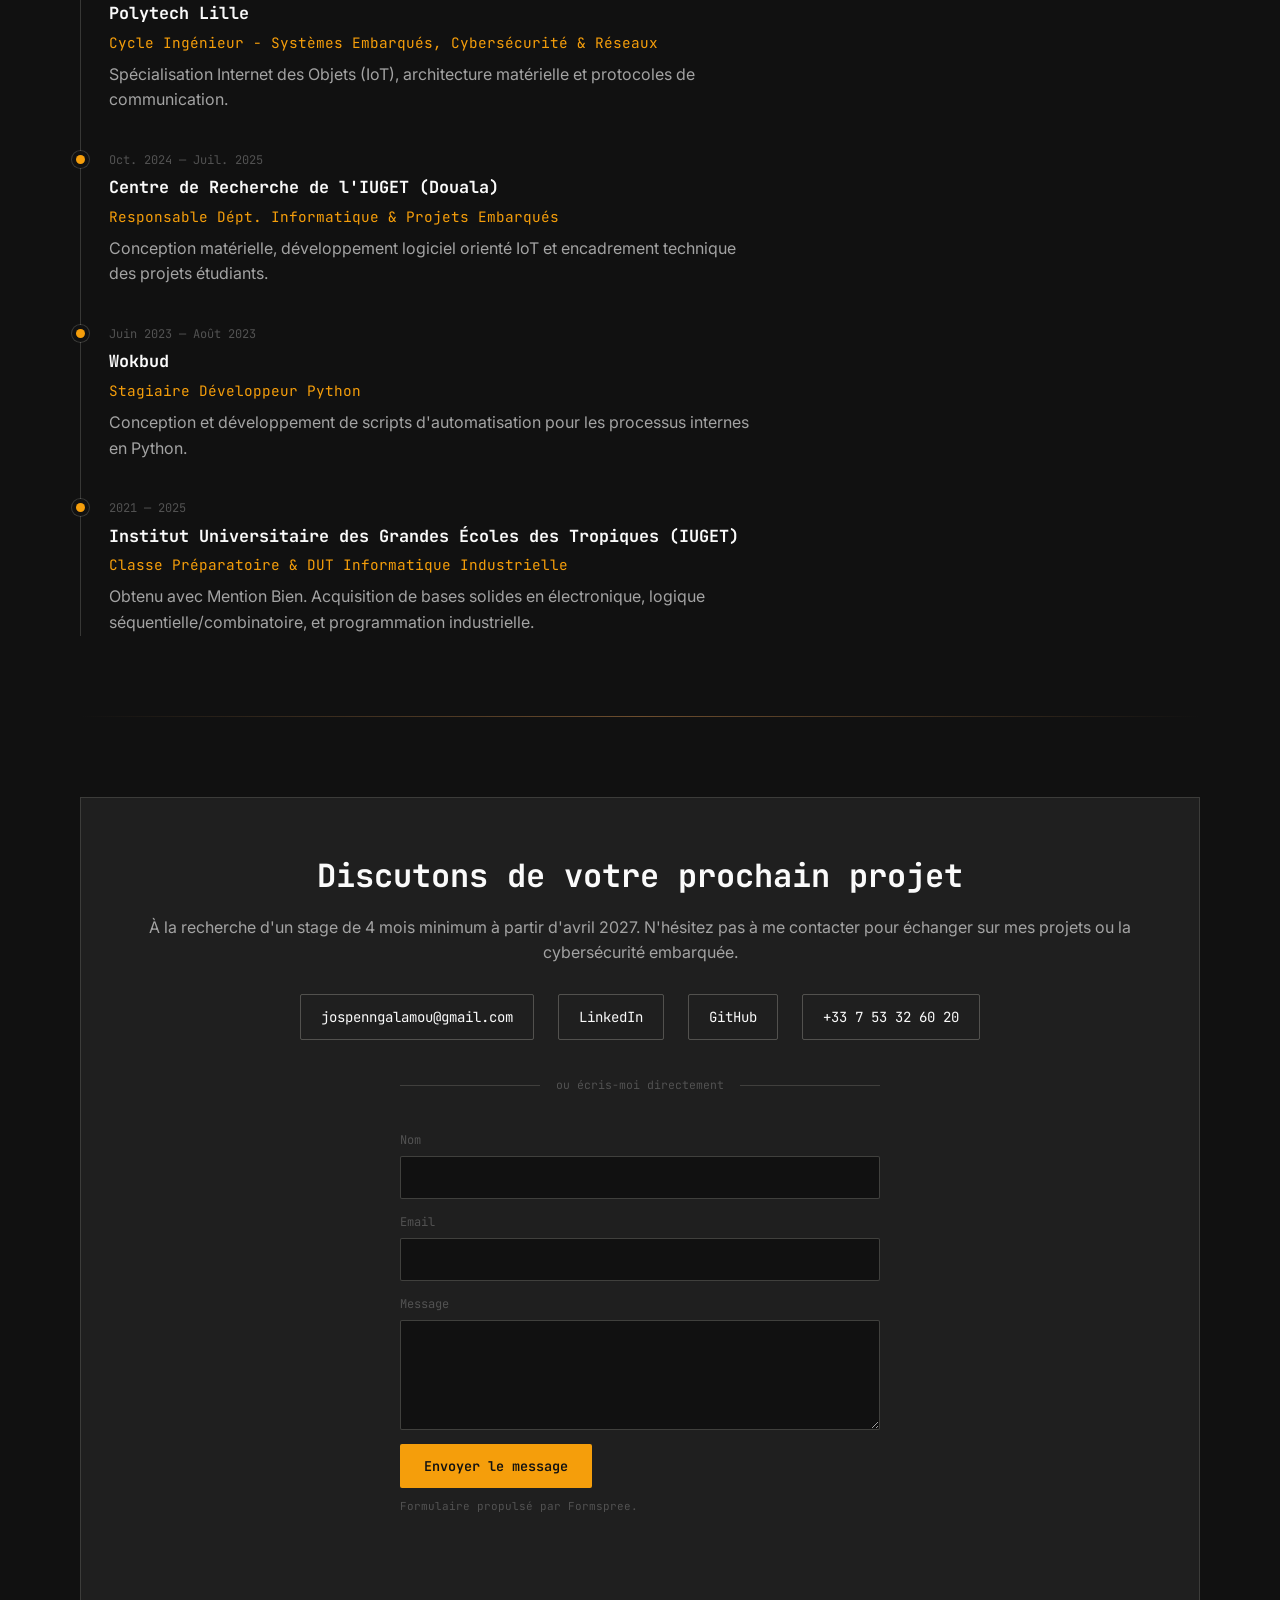
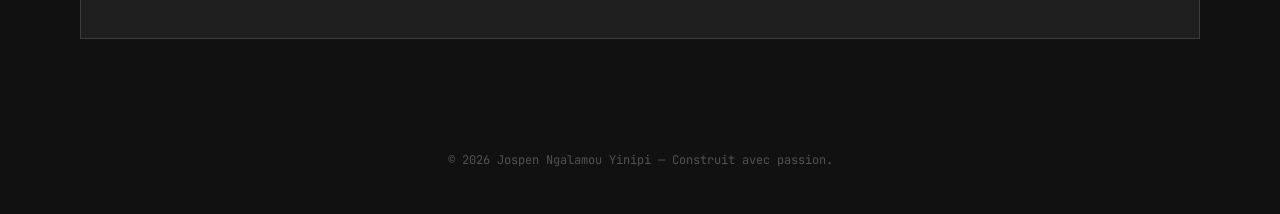
==== commit 0b94fbe2: "aading of image open graph" ====
--- a/index.html
+++ b/index.html
@@ -7,8 +7,10 @@
 <meta name="description" content="Portfolio de Jospen Ngalamou Yinipi, élève-ingénieur à Polytech Lille. À la recherche d'un stage de 4 mois minimum à partir d'avril 2027 en conception électronique, firmware et cybersécurité matérielle.">
 <meta property="og:title" content="Jospen Ngalamou Yinipi — Ingénieur Systèmes Embarqués">
 <meta property="og:description" content="À la recherche d'un stage de 4 mois minimum à partir d'avril 2027. Conception de cartes électroniques, développement firmware et cybersécurité.">
+<meta property="og:image" content="https://yinipi.github.io/img/back_image.png">
 <meta property="og:type" content="website">
-<meta name="twitter:card" content="summary">
+<meta name="twitter:card" content="summary_large_image">
+<meta name="twitter:image" content="https://yinipi.github.io/img/back_image.png">
 <link rel="icon" href="data:image/svg+xml,%3Csvg xmlns='http://www.w3.org/2000/svg' viewBox='0 0 24 24'%3E%3Crect width='24' height='24' fill='%230b2b22'/%3E%3Crect x='7' y='7' width='10' height='10' stroke='%23e0b872' stroke-width='1.6' fill='none'/%3E%3Cpath d='M9 2v5M15 2v5M9 17v5M15 17v5M2 9h5M2 15h5M17 9h5M17 15h5' stroke='%23e0b872' stroke-width='1.6' stroke-linecap='round'/%3E%3C/svg%3E">
 <link rel="preconnect" href="https://fonts.googleapis.com">
 <link href="https://fonts.googleapis.com/css2?family=JetBrains+Mono:wght@400;500;600;700&family=Inter:wght@400;500;600;700&display=swap" rel="stylesheet">
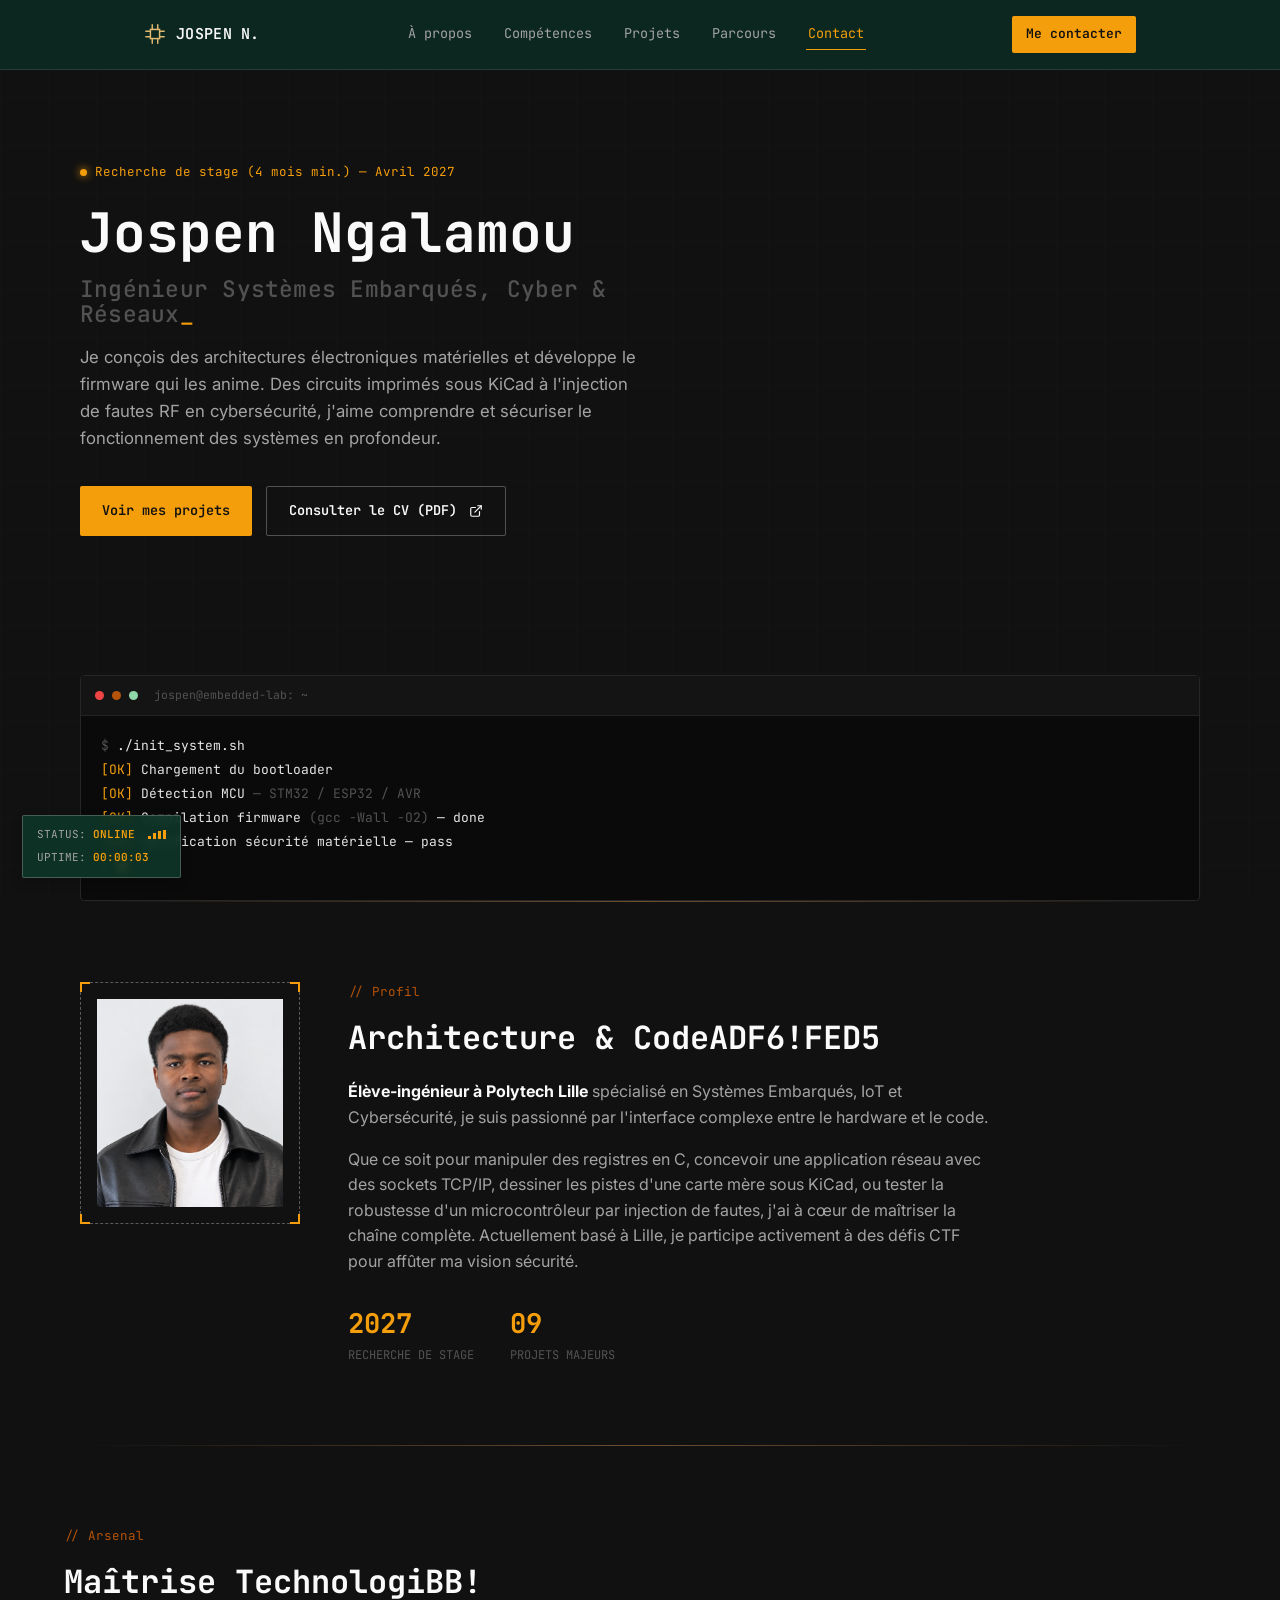
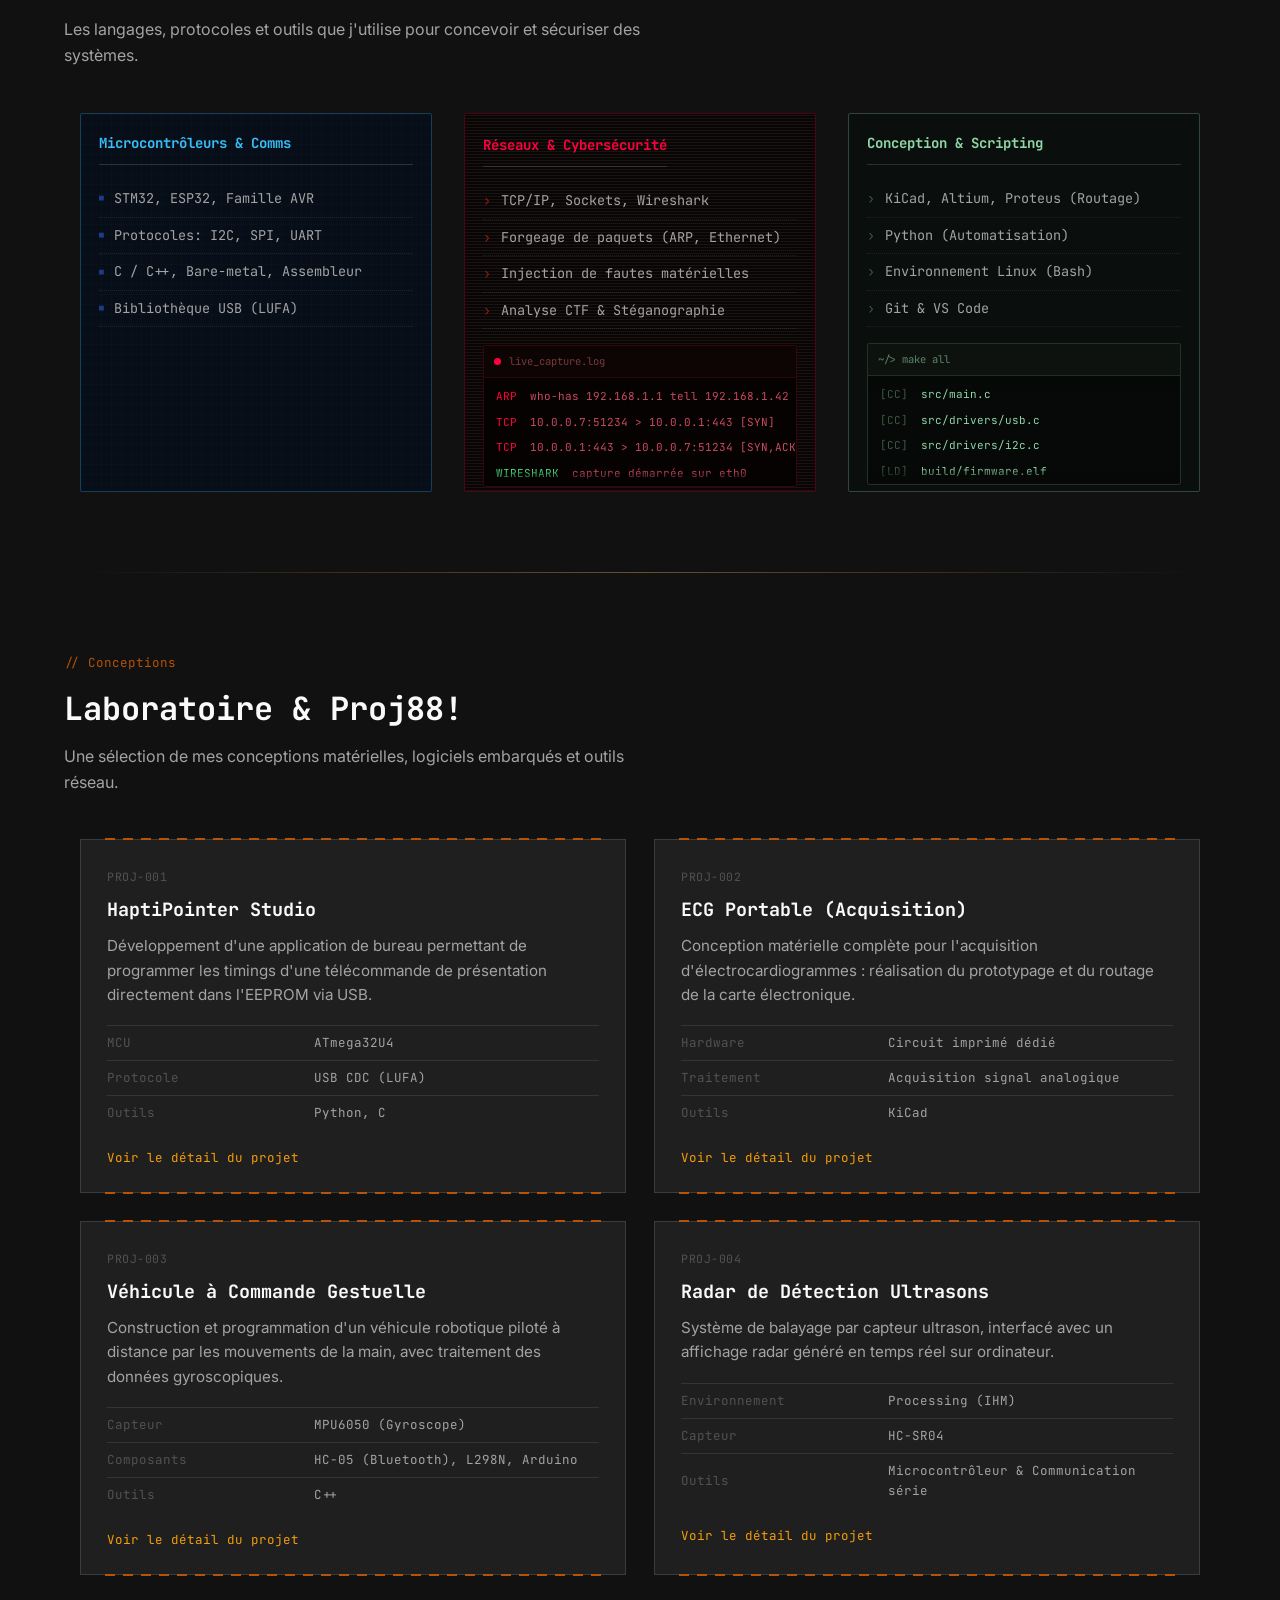
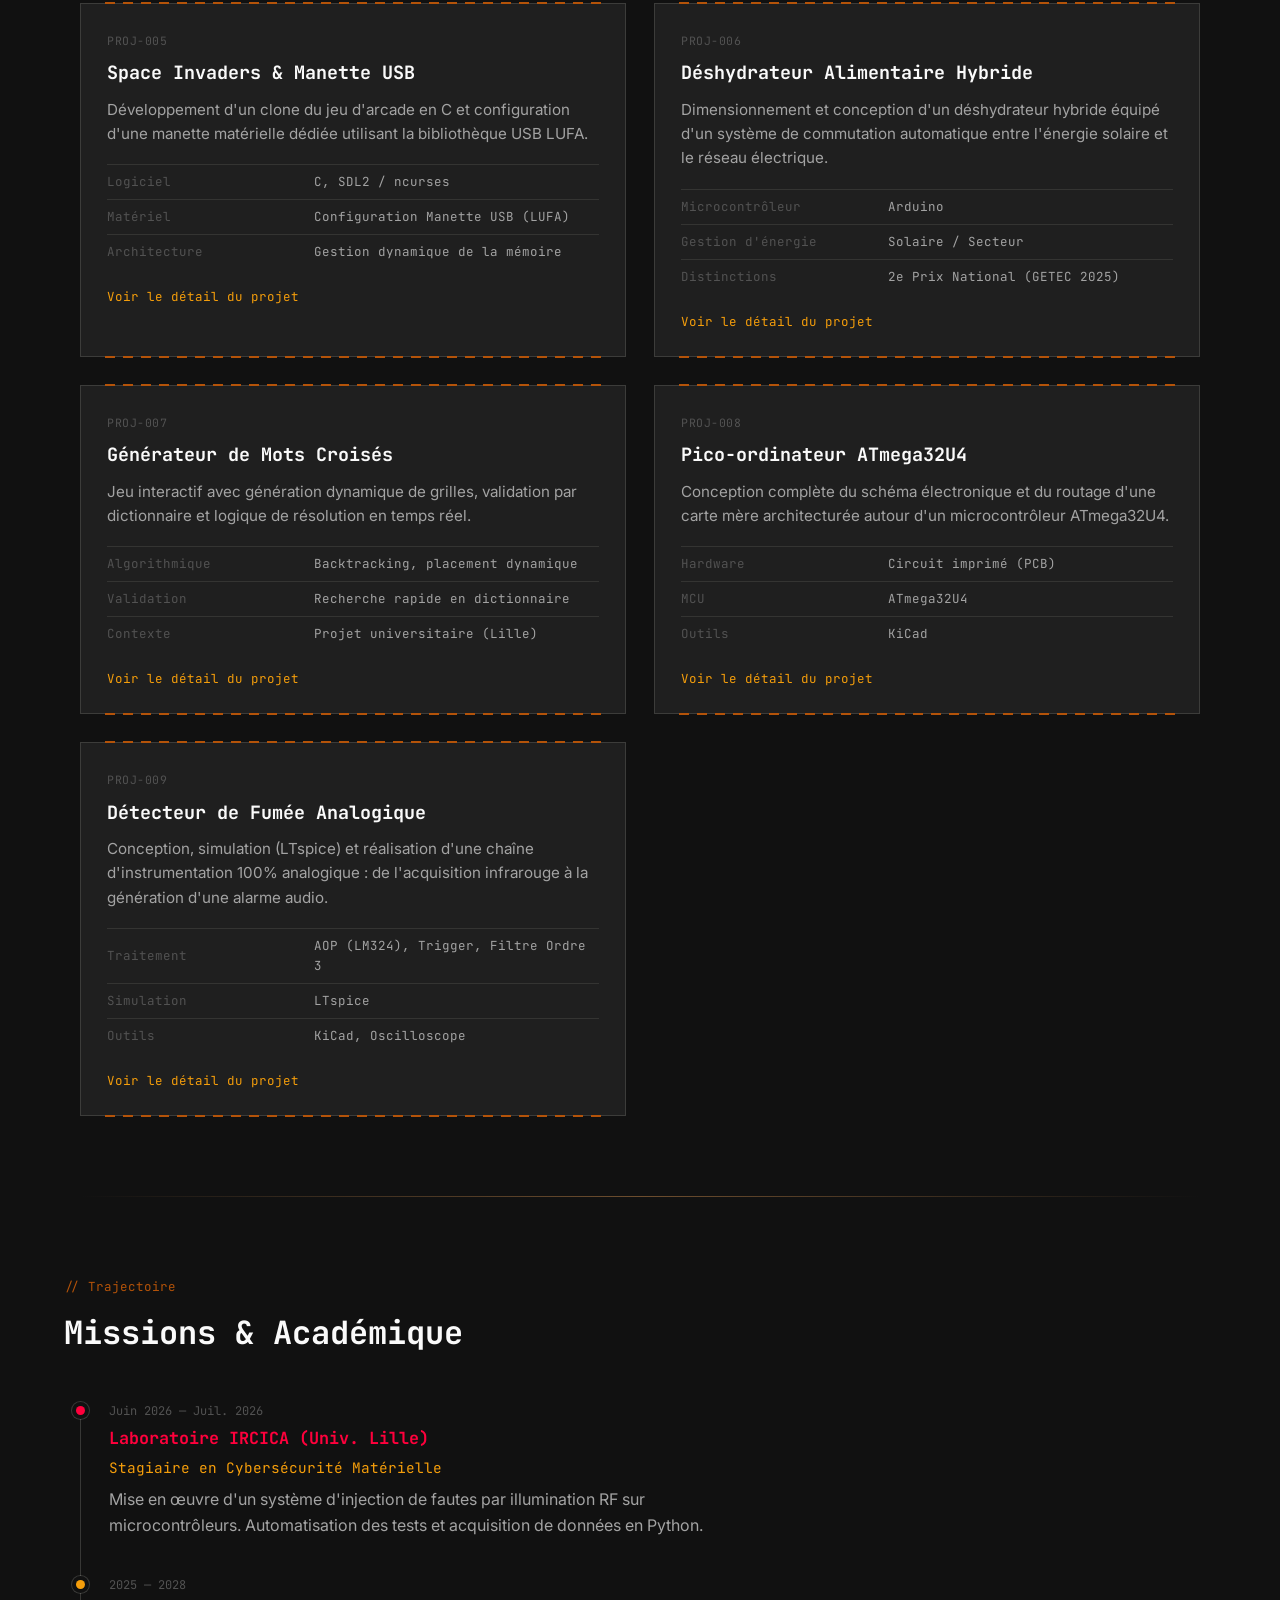
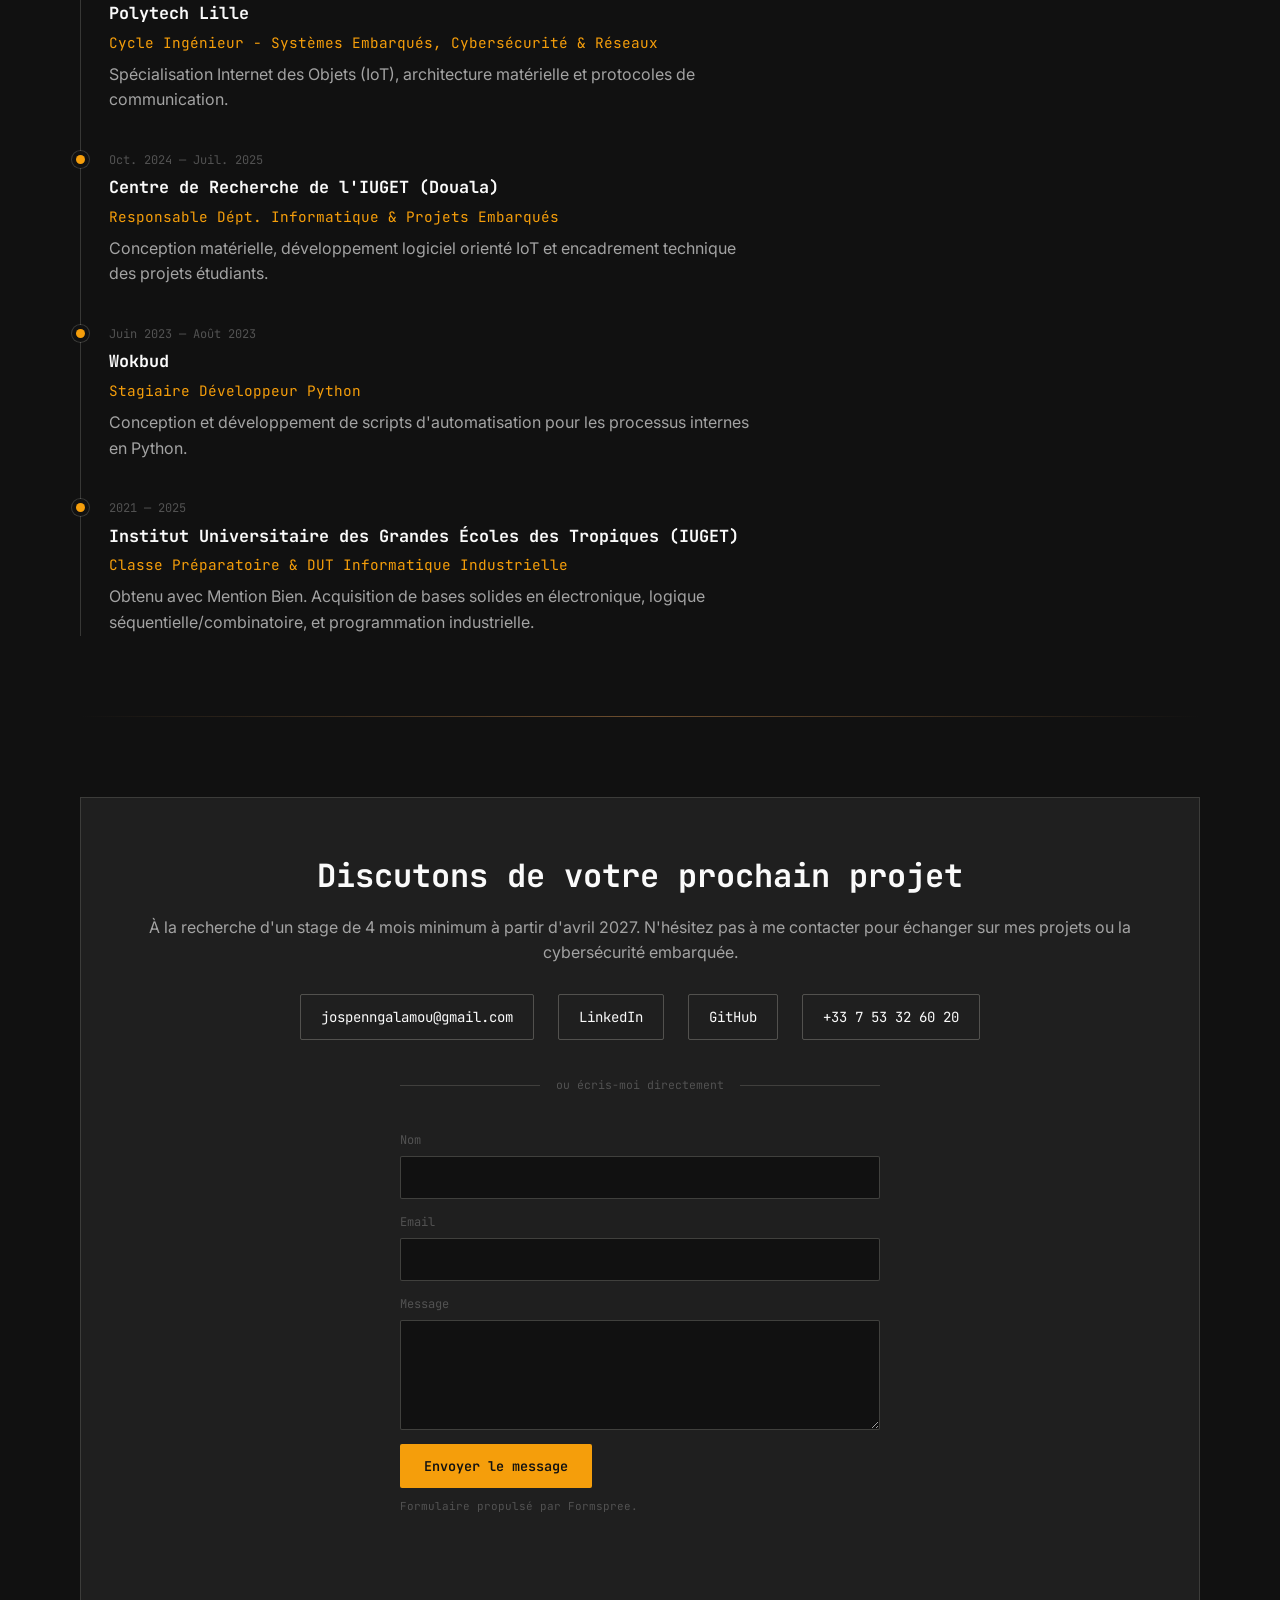
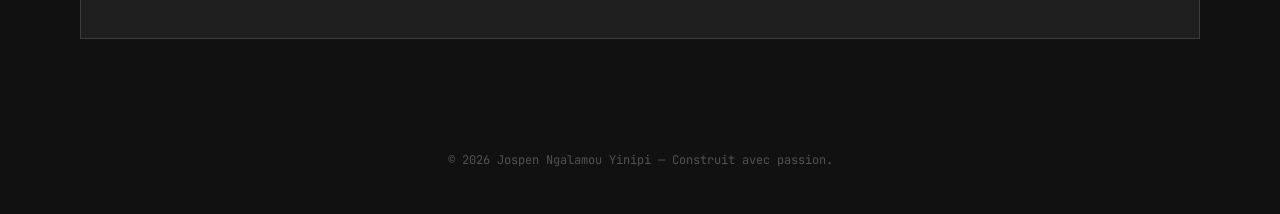
==== commit 91bd3d99: "aading of image open graph" ====
--- a/index.html
+++ b/index.html
@@ -3,11 +3,15 @@
 <head>
 <meta charset="UTF-8">
 <meta name="viewport" content="width=device-width, initial-scale=1.0">
-<title>Portfolio — Jospen Ngalamou Yinipi | Ingénieur Systèmes Embarqués, Cyber & Réseaux</title>
-<meta name="description" content="Portfolio de Jospen Ngalamou Yinipi, élève-ingénieur à Polytech Lille. À la recherche d'un stage de 4 mois minimum à partir d'avril 2027 en conception électronique, firmware et cybersécurité matérielle.">
-<meta property="og:title" content="Jospen Ngalamou Yinipi — Ingénieur Systèmes Embarqués">
-<meta property="og:description" content="À la recherche d'un stage de 4 mois minimum à partir d'avril 2027. Conception de cartes électroniques, développement firmware et cybersécurité.">
+<title>Jospen Ngalamou | Ingénieur Systèmes Embarqués & Cyber</title>
+<meta name="description" content="Recherche de stage (4 mois min) dès avril 2027 : conception de cartes, développement firmware C/C++ et cybersécurité.">
+<meta property="og:title" content="Jospen Ngalamou — Ingénieur Systèmes Embarqués">
+<meta property="og:description" content="Recherche de stage (4 mois min) dès avril 2027 : conception PCB, firmware et cybersécurité.">
 <meta property="og:image" content="https://yinipi.github.io/img/back_image.png">
+<meta property="og:image:secure_url" content="https://yinipi.github.io/img/back_image.png">
+<meta property="og:image:type" content="image/png">
+<meta property="og:image:width" content="1200">
+<meta property="og:image:height" content="630">
 <meta property="og:type" content="website">
 <meta name="twitter:card" content="summary_large_image">
 <meta name="twitter:image" content="https://yinipi.github.io/img/back_image.png">
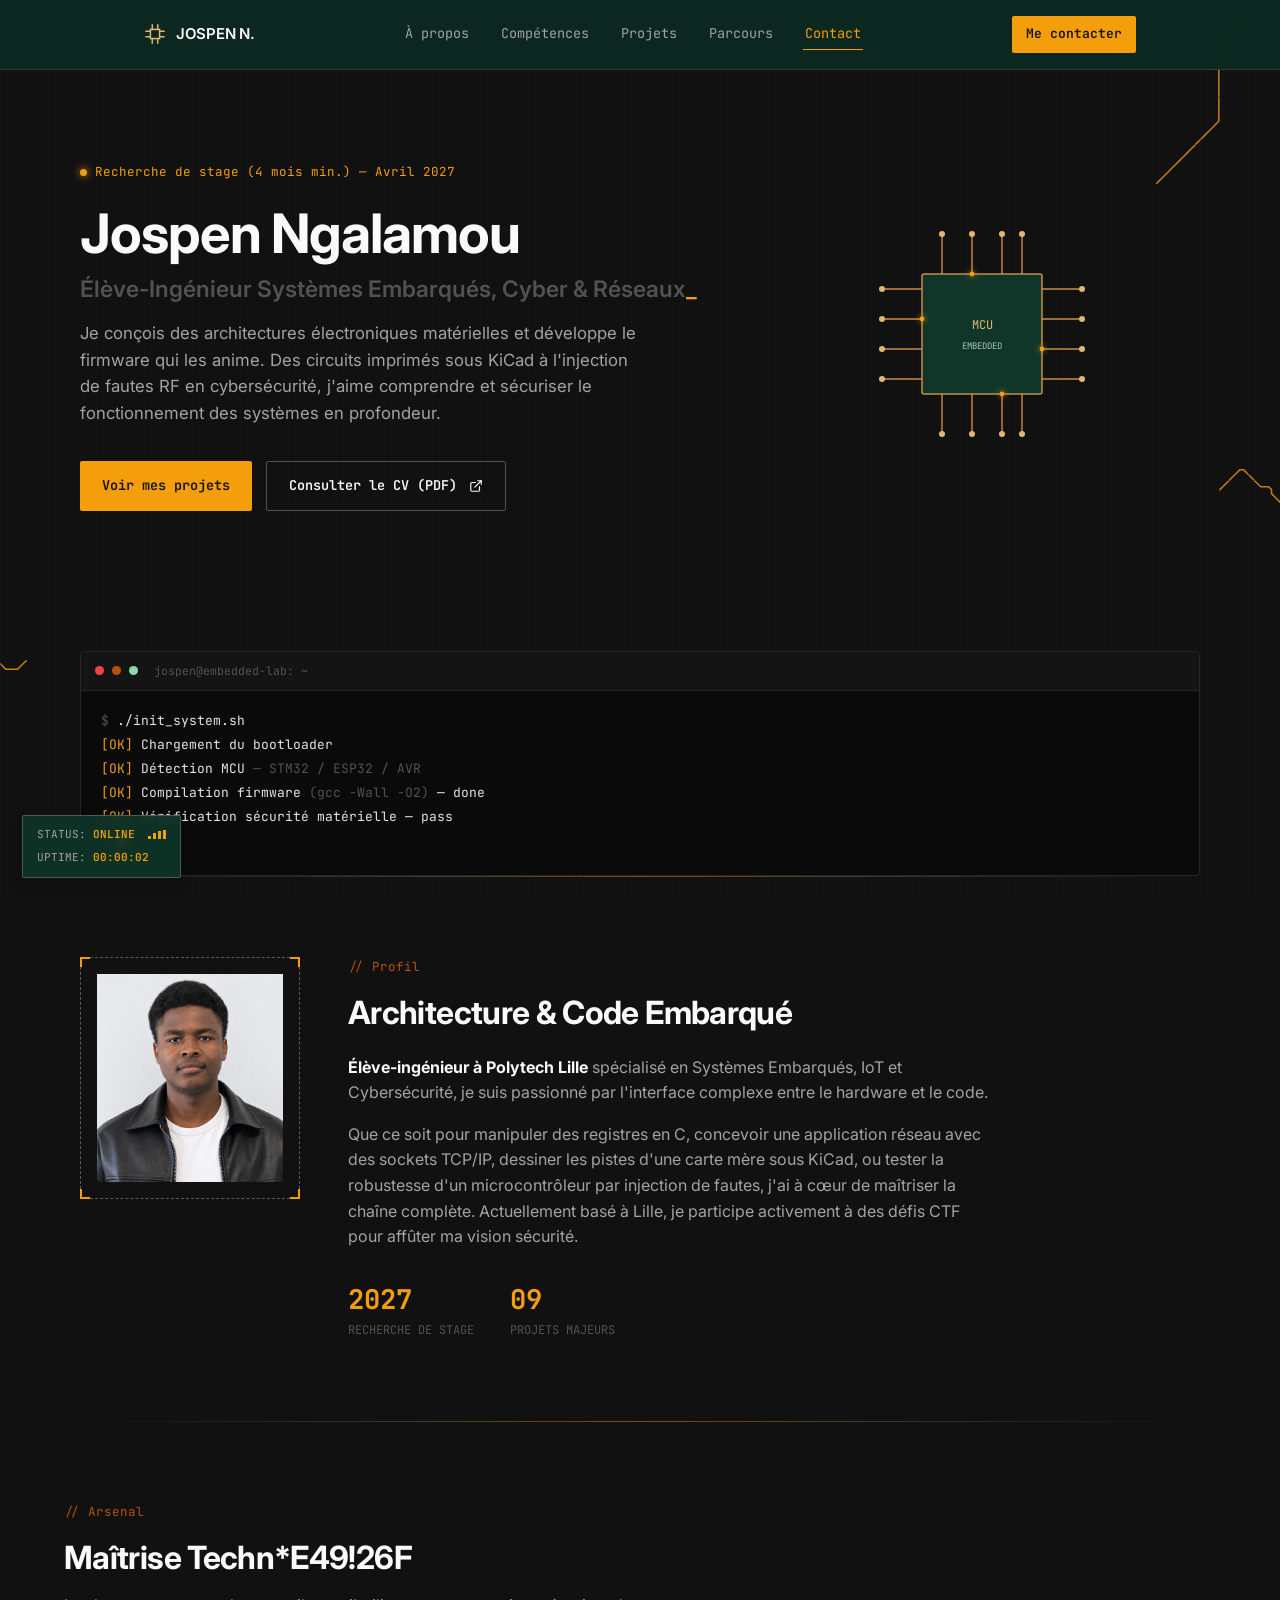
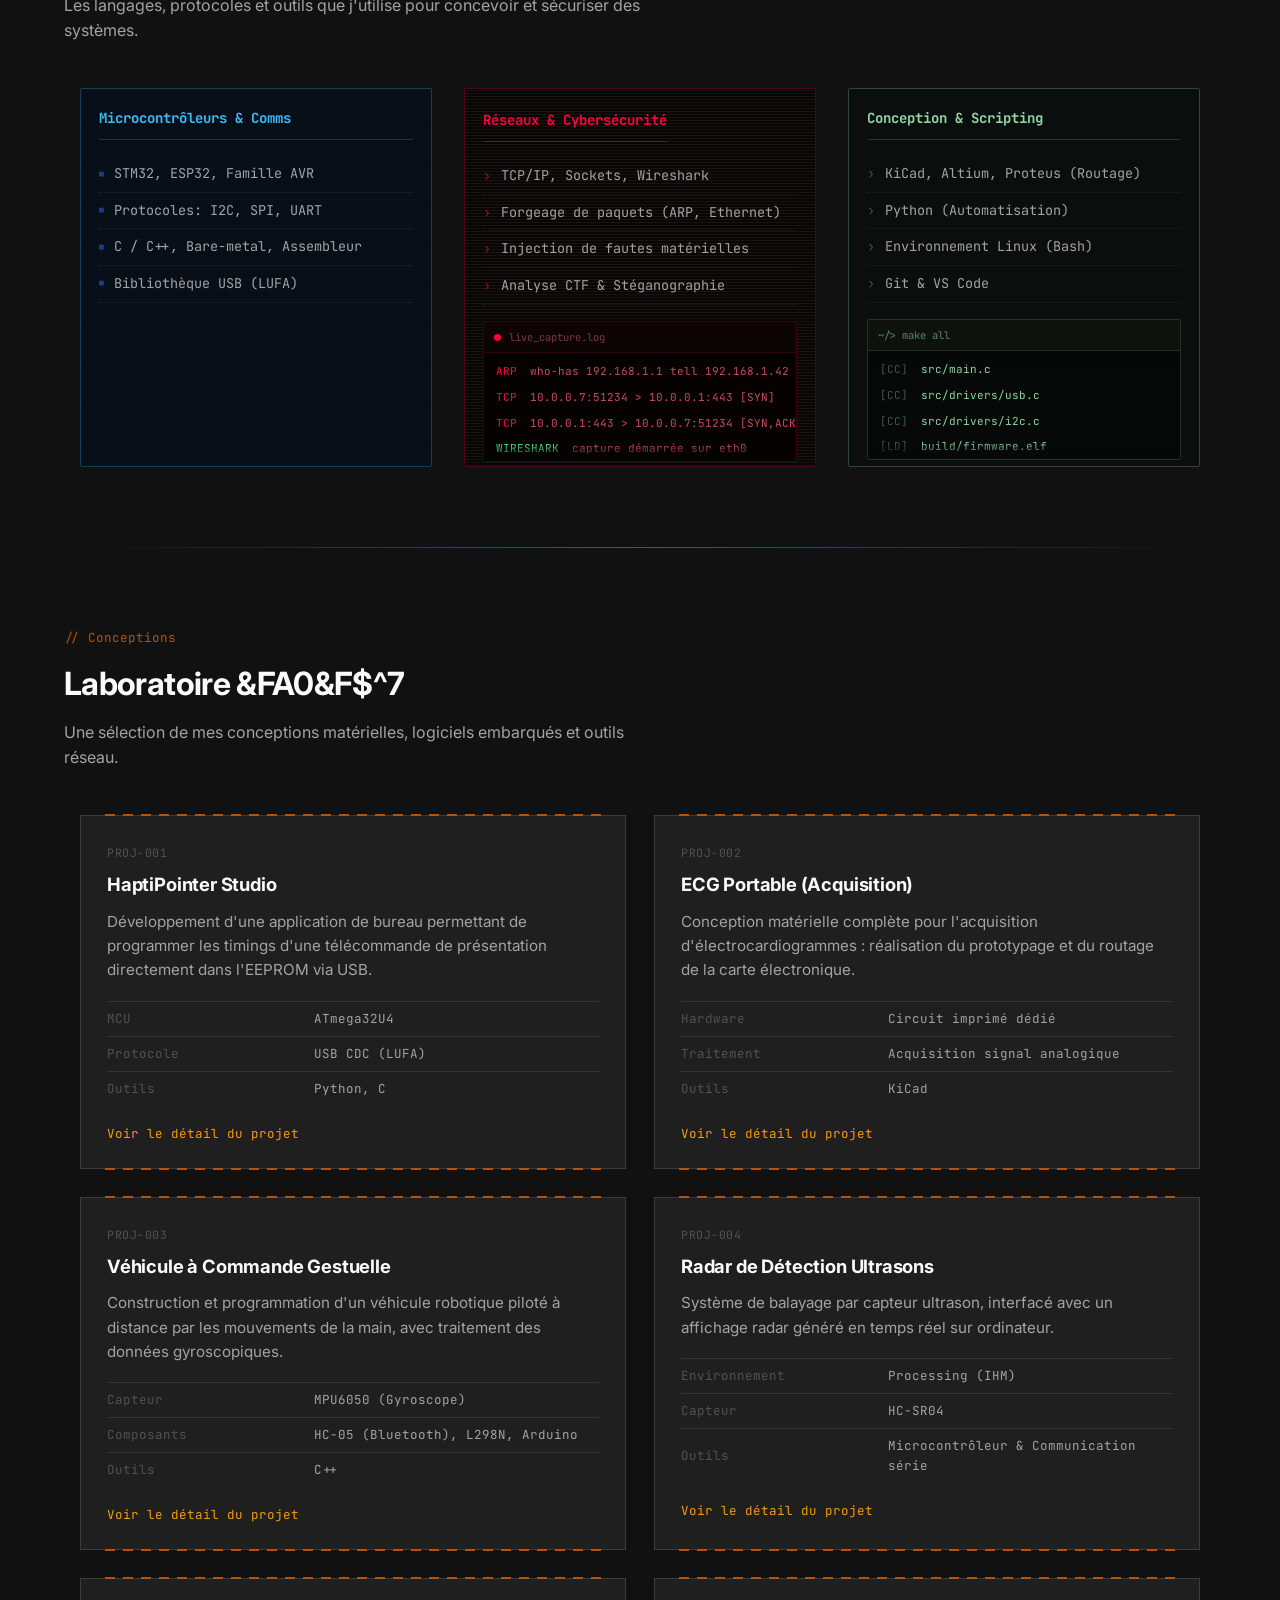
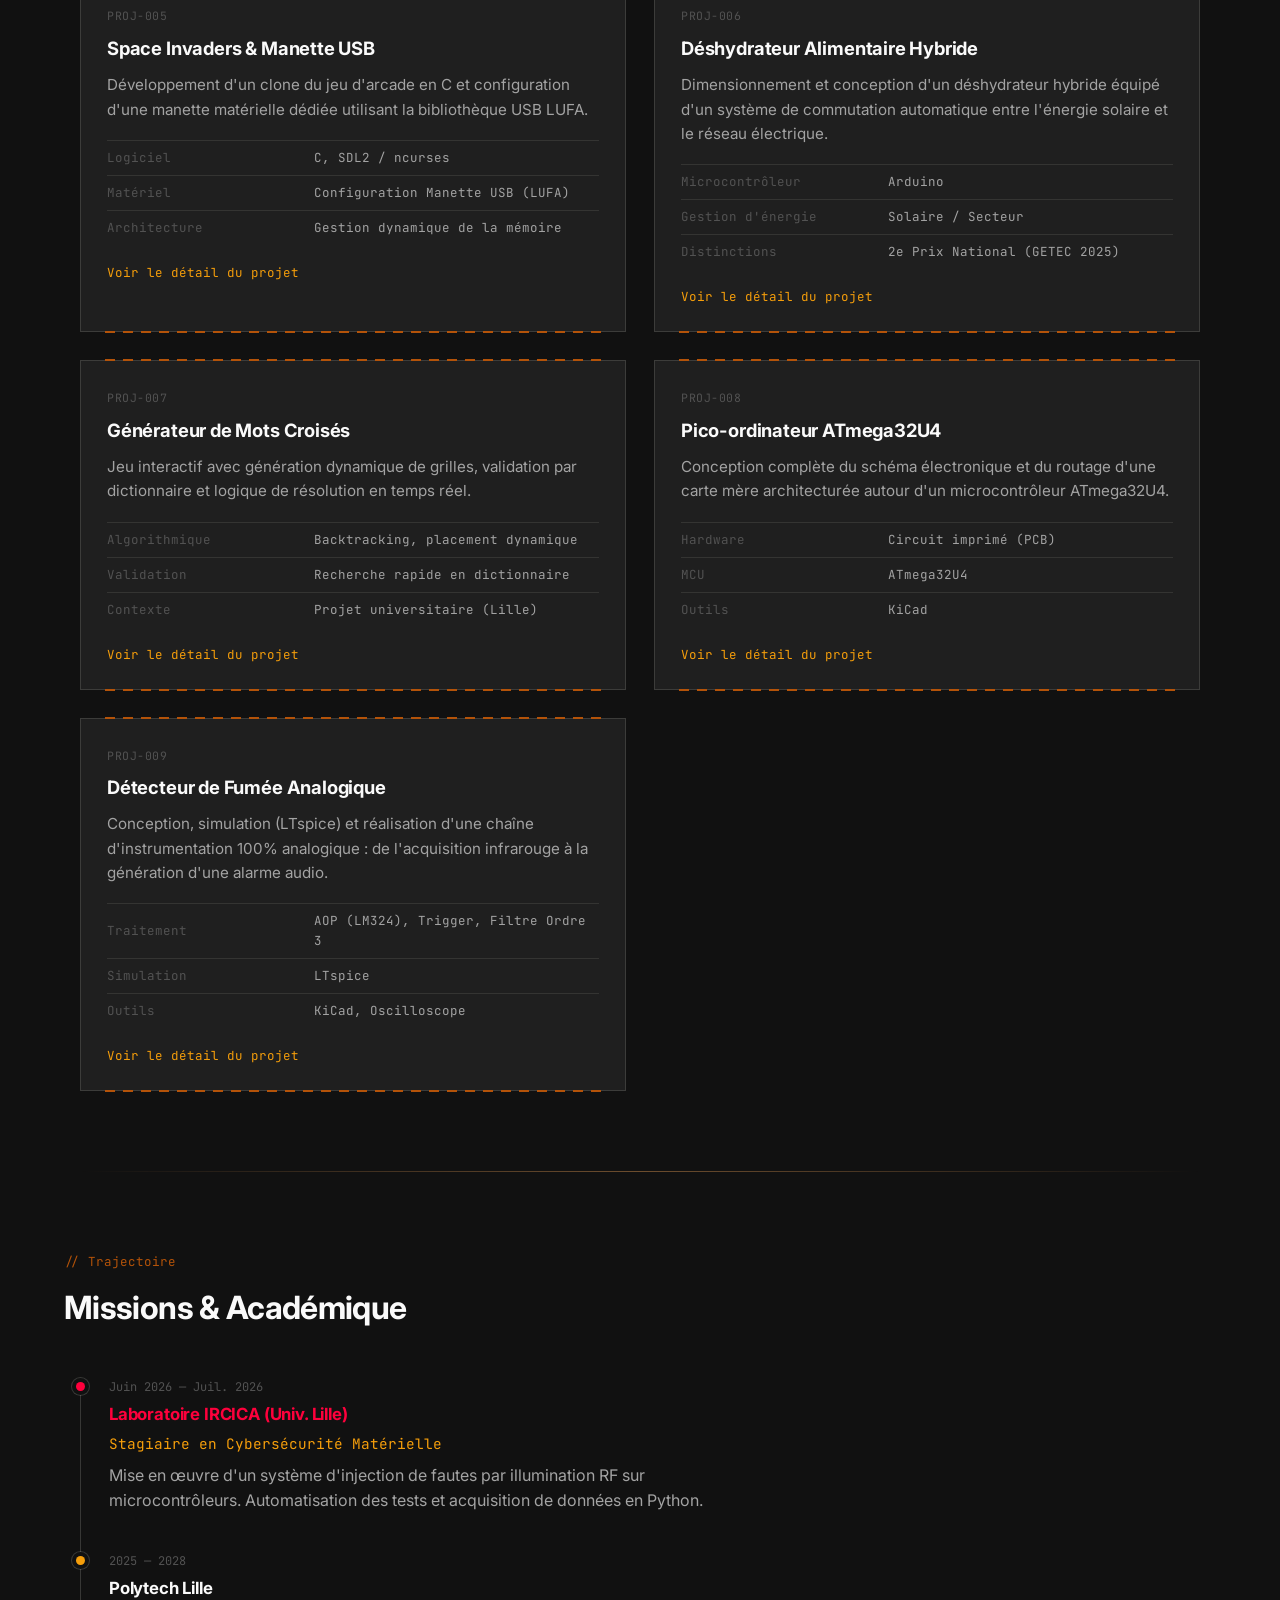
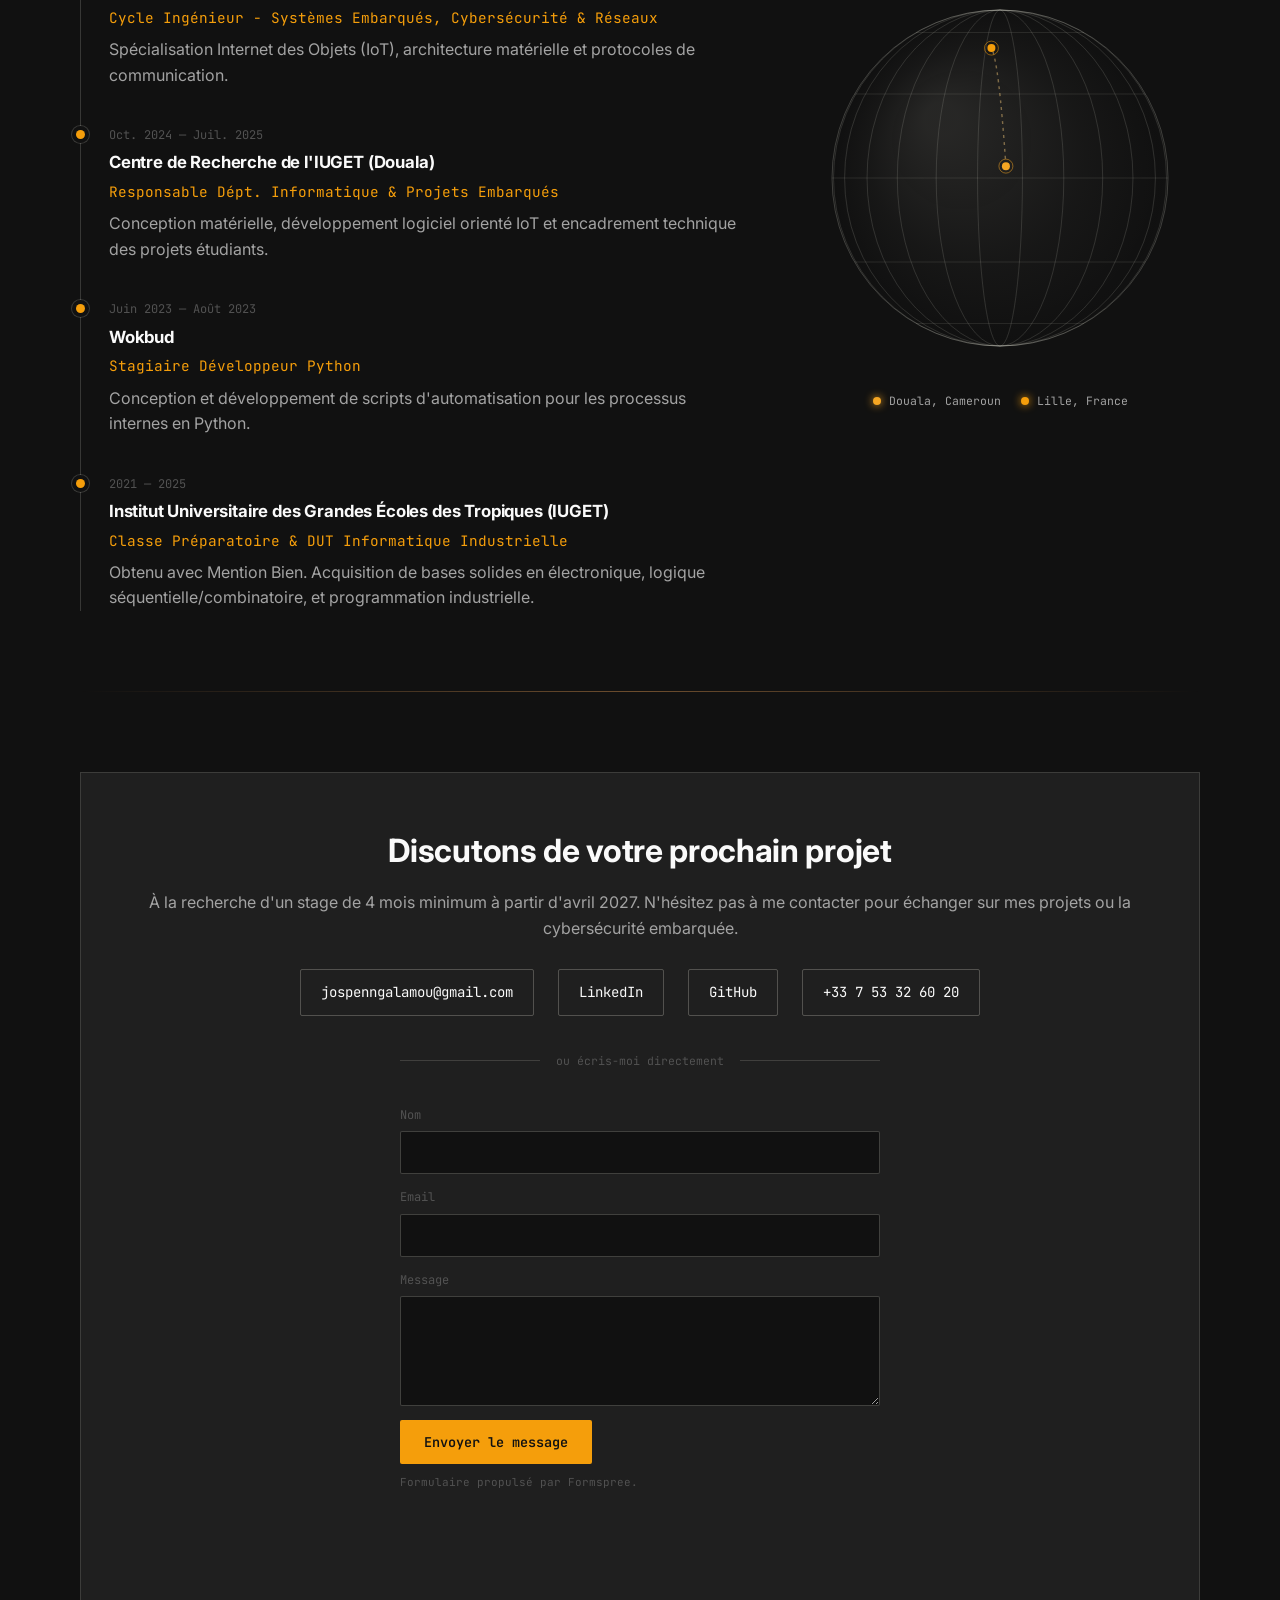
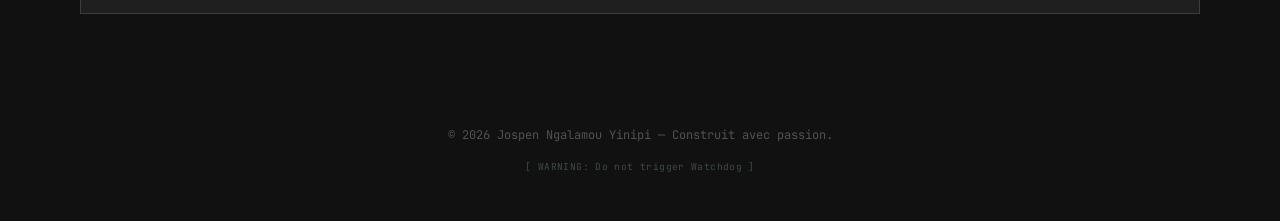
==== commit 5eca6f44: "end of the portofolio" ====
--- a/index.html
+++ b/index.html
@@ -3,9 +3,11 @@
 <head>
 <meta charset="UTF-8">
 <meta name="viewport" content="width=device-width, initial-scale=1.0">
-<title>Jospen Ngalamou | Ingénieur Systèmes Embarqués & Cyber</title>
+<title>Jospen Ngalamou | Élève-Ingénieur Systèmes Embarqués & Cyber</title>
 <meta name="description" content="Recherche de stage (4 mois min) dès avril 2027 : conception de cartes, développement firmware C/C++ et cybersécurité.">
-<meta property="og:title" content="Jospen Ngalamou — Ingénieur Systèmes Embarqués">
+
+<!-- Balises Open Graph optimisées (WhatsApp, LinkedIn, Twitter) -->
+<meta property="og:title" content="Jospen Ngalamou — Élève-Ingénieur Systèmes Embarqués">
 <meta property="og:description" content="Recherche de stage (4 mois min) dès avril 2027 : conception PCB, firmware et cybersécurité.">
 <meta property="og:image" content="https://yinipi.github.io/img/back_image.png">
 <meta property="og:image:secure_url" content="https://yinipi.github.io/img/back_image.png">
@@ -15,12 +17,41 @@
 <meta property="og:type" content="website">
 <meta name="twitter:card" content="summary_large_image">
 <meta name="twitter:image" content="https://yinipi.github.io/img/back_image.png">
+
 <link rel="icon" href="data:image/svg+xml,%3Csvg xmlns='http://www.w3.org/2000/svg' viewBox='0 0 24 24'%3E%3Crect width='24' height='24' fill='%230b2b22'/%3E%3Crect x='7' y='7' width='10' height='10' stroke='%23e0b872' stroke-width='1.6' fill='none'/%3E%3Cpath d='M9 2v5M15 2v5M9 17v5M15 17v5M2 9h5M2 15h5M17 9h5M17 15h5' stroke='%23e0b872' stroke-width='1.6' stroke-linecap='round'/%3E%3C/svg%3E">
 <link rel="preconnect" href="https://fonts.googleapis.com">
-<link href="https://fonts.googleapis.com/css2?family=JetBrains+Mono:wght@400;500;600;700&family=Inter:wght@400;500;600;700&display=swap" rel="stylesheet">
+<link href="https://fonts.googleapis.com/css2?family=JetBrains+Mono:wght@400;500;600;700&family=Inter:wght@400;500;600;700;800&display=swap" rel="stylesheet">
 <link rel="stylesheet" href="style.css">
+
+<!-- Correctifs d'affichage (Typographie "Moins Robot" et animation MCU) -->
+<style>
+  /* Adoucir la typographie pour un rendu plus humain et professionnel */
+  .hero h1, .sec-title, .mark {
+    font-family: var(--sans) !important;
+    letter-spacing: -0.02em;
+  }
+  .hero h1 .role {
+    font-family: var(--sans) !important;
+    letter-spacing: 0;
+    font-weight: 600;
+  }
+  .ic-card h3, .tl-item h3, .contact-box h2 {
+    font-family: var(--sans) !important;
+    font-weight: 700;
+    letter-spacing: -0.01em;
+  }
+  
+  /* Lévitation du MCU */
+  @media (prefers-reduced-motion: no-preference) {
+    .chip { 
+      animation: hero-fade .9s ease .3s forwards, float 6s ease-in-out 1.2s infinite !important; 
+    }
+  }
+</style>
 </head>
 <body data-theme="embedded">
+
+<canvas id="pcb-canvas" aria-hidden="true"></canvas>
 
 <header class="topnav">
   <div class="topnav-inner">
@@ -57,7 +88,7 @@
     <div>
       <div class="eyebrow-pin"><span class="dot"></span>Recherche de stage (4 mois min.) — Avril 2027</div>
       <h1>Jospen Ngalamou
-        <span class="role">Ingénieur Systèmes Embarqués, Cyber &amp; Réseaux</span>
+        <span class="role">Élève-Ingénieur Systèmes Embarqués, Cyber &amp; Réseaux</span>
       </h1>
       <p class="desc">Je conçois des architectures électroniques matérielles et développe le firmware qui les anime. Des circuits imprimés sous KiCad à l'injection de fautes RF en cybersécurité, j'aime comprendre et sécuriser le fonctionnement des systèmes en profondeur.</p>
       <div class="ctas">
@@ -89,6 +120,10 @@
           <circle cx="110" cy="50" r="3"/><circle cx="140" cy="50" r="3"/><circle cx="170" cy="50" r="3"/><circle cx="190" cy="50" r="3"/>
           <circle cx="110" cy="250" r="3"/><circle cx="140" cy="250" r="3"/><circle cx="170" cy="250" r="3"/><circle cx="190" cy="250" r="3"/>
         </g>
+        <circle class="mcu-pulse mcu-pulse-left" cx="90" cy="135" r="2.4"/>
+        <circle class="mcu-pulse mcu-pulse-right" cx="210" cy="165" r="2.4"/>
+        <circle class="mcu-pulse mcu-pulse-top" cx="140" cy="90" r="2.4"/>
+        <circle class="mcu-pulse mcu-pulse-bottom" cx="170" cy="210" r="2.4"/>
       </svg>
     </div>
   </div>
@@ -354,36 +389,46 @@
     <div class="sec-tag">// Trajectoire</div>
     <h2 class="sec-title">Missions &amp; Académique</h2>
   </div>
-  <div class="timeline">
-    <div class="tl-item cyber">
-      <div class="tl-date">Juin 2026 — Juil. 2026</div>
-      <h3>Laboratoire IRCICA (Univ. Lille)</h3>
-      <div class="tl-role">Stagiaire en Cybersécurité Matérielle</div>
-      <p>Mise en œuvre d'un système d'injection de fautes par illumination RF sur microcontrôleurs. Automatisation des tests et acquisition de données en Python.</p>
-    </div>
-    <div class="tl-item">
-      <div class="tl-date">2025 — 2028</div>
-      <h3>Polytech Lille</h3>
-      <div class="tl-role">Cycle Ingénieur - Systèmes Embarqués, Cybersécurité &amp; Réseaux</div>
-      <p>Spécialisation Internet des Objets (IoT), architecture matérielle et protocoles de communication.</p>
-    </div>
-    <div class="tl-item">
-      <div class="tl-date">Oct. 2024 — Juil. 2025</div>
-      <h3>Centre de Recherche de l'IUGET (Douala)</h3>
-      <div class="tl-role">Responsable Dépt. Informatique &amp; Projets Embarqués</div>
-      <p>Conception matérielle, développement logiciel orienté IoT et encadrement technique des projets étudiants.</p>
-    </div>
-    <div class="tl-item">
-      <div class="tl-date">Juin 2023 — Août 2023</div>
-      <h3>Wokbud</h3>
-      <div class="tl-role">Stagiaire Développeur Python</div>
-      <p>Conception et développement de scripts d'automatisation pour les processus internes en Python.</p>
-    </div>
-    <div class="tl-item">
-      <div class="tl-date">2021 — 2025</div>
-      <h3>Institut Universitaire des Grandes Écoles des Tropiques (IUGET)</h3>
-      <div class="tl-role">Classe Préparatoire &amp; DUT Informatique Industrielle</div>
-      <p>Obtenu avec Mention Bien. Acquisition de bases solides en électronique, logique séquentielle/combinatoire, et programmation industrielle.</p>
+  <div class="exp-grid">
+    <div class="timeline">
+      <div class="tl-item cyber">
+        <div class="tl-date">Juin 2026 — Juil. 2026</div>
+        <h3>Laboratoire IRCICA (Univ. Lille)</h3>
+        <div class="tl-role">Stagiaire en Cybersécurité Matérielle</div>
+        <p>Mise en œuvre d'un système d'injection de fautes par illumination RF sur microcontrôleurs. Automatisation des tests et acquisition de données en Python.</p>
+      </div>
+      <div class="tl-item">
+        <div class="tl-date">2025 — 2028</div>
+        <h3>Polytech Lille</h3>
+        <div class="tl-role">Cycle Ingénieur - Systèmes Embarqués, Cybersécurité &amp; Réseaux</div>
+        <p>Spécialisation Internet des Objets (IoT), architecture matérielle et protocoles de communication.</p>
+      </div>
+      <div class="tl-item">
+        <div class="tl-date">Oct. 2024 — Juil. 2025</div>
+        <h3>Centre de Recherche de l'IUGET (Douala)</h3>
+        <div class="tl-role">Responsable Dépt. Informatique &amp; Projets Embarqués</div>
+        <p>Conception matérielle, développement logiciel orienté IoT et encadrement technique des projets étudiants.</p>
+      </div>
+      <div class="tl-item">
+        <div class="tl-date">Juin 2023 — Août 2023</div>
+        <h3>Wokbud</h3>
+        <div class="tl-role">Stagiaire Développeur Python</div>
+        <p>Conception et développement de scripts d'automatisation pour les processus internes en Python.</p>
+      </div>
+      <div class="tl-item">
+        <div class="tl-date">2021 — 2025</div>
+        <h3>Institut Universitaire des Grandes Écoles des Tropiques (IUGET)</h3>
+        <div class="tl-role">Classe Préparatoire &amp; DUT Informatique Industrielle</div>
+        <p>Obtenu avec Mention Bien. Acquisition de bases solides en électronique, logique séquentielle/combinatoire, et programmation industrielle.</p>
+      </div>
+    </div>
+
+    <div class="globe-wrap">
+      <canvas id="globe-canvas" aria-hidden="true"></canvas>
+      <div class="globe-caption">
+        <span class="globe-pin"><span class="globe-dot" style="background:#f5a623; box-shadow:0 0 8px #f5a623;"></span>Douala, Cameroun</span>
+        <span class="globe-pin"><span class="globe-dot"></span>Lille, France</span>
+      </div>
     </div>
   </div>
 </section>
@@ -416,7 +461,26 @@
   </div>
 </section>
 
-<footer>© 2026 Jospen Ngalamou Yinipi — Construit avec passion.</footer>
+<footer>
+  © 2026 Jospen Ngalamou Yinipi — Construit avec passion.
+  <div class="wd-line"><button id="wdt-trigger" class="watchdog-trigger" type="button">[ WARNING: Do not trigger Watchdog ]</button></div>
+</footer>
+
+<div id="kernel-panic" class="hidden">
+  <pre><span class="hf">KERNEL PANIC — Hard Fault Exception</span>
+------------------------------------------
+
+R0  = 0x00000000   R1  = 0x2000A3F0
+R2  = 0x00000001   R3  = 0x08003A10
+R12 = 0xDEADBEEF   LR  = 0x08002F1C
+PC  = 0x08003A4C   xPSR= 0x21000000
+
+CFSR = 0x00008200   HFSR = 0x40000000
+
+&gt;&gt;&gt; Stack overflow detected in task 'main_loop'
+&gt;&gt;&gt; System halted.</pre>
+  <div id="panic-action"></div>
+</div>
 
 <button class="back-to-top" aria-label="Retour en haut">↑</button>
 <script src="main.js" defer></script>
--- a/style.css
+++ b/style.css
@@ -767,4 +767,113 @@
 @keyframes floatIcon { 
   0%, 100% { transform: translateY(0); } 
   50% { transform: translateY(-6px) scale(1.1); filter: drop-shadow(0 5px 5px rgba(0,0,0,0.3)); } 
-}+}
+/* =========================================
+   13. AUTO-ROUTEUR PCB — canvas plein écran (accueil)
+   ========================================= */
+#pcb-canvas {
+  position: fixed; inset: 0; z-index: -1; pointer-events: none;
+}
+
+/* =========================================
+   14. EASTER EGG — WATCHDOG / KERNEL PANIC
+   ========================================= */
+.wd-line { margin-top: 10px; }
+.watchdog-trigger {
+  background: none; border: none; cursor: pointer;
+  font-family: var(--mono); font-size: 9.5px; color: rgba(111,149,133,.45);
+  letter-spacing: .04em; padding: 4px;
+}
+.watchdog-trigger:hover { color: var(--danger); }
+
+#kernel-panic {
+  position: fixed; inset: 0; z-index: 500; background: #000; color: #d8d8d8;
+  display: flex; align-items: center; justify-content: center; padding: 24px;
+}
+#kernel-panic.hidden { display: none; }
+#kernel-panic pre {
+  white-space: pre-wrap; font-family: var(--mono); font-size: 13px; line-height: 1.8;
+  max-width: 640px; margin: 0;
+}
+#kernel-panic pre .hf { color: #ff003c; font-weight: 700; }
+#panic-action {
+  margin-top: 20px; font-family: var(--mono); font-size: 13px; color: #ff003c;
+  min-height: 1.4em; text-align: center;
+}
+
+/* =========================================
+   15. PLACEHOLDERS TECHNIQUES (galeries de projets)
+   ========================================= */
+.gallery .blueprint-box, .gallery .scope-box, .gallery .arcade-box {
+  aspect-ratio: 4/3; display: flex; align-items: center; justify-content: center;
+  text-align: center; font-family: var(--mono); border-radius: 4px; padding: 16px;
+}
+.blueprint-box {
+  background: repeating-linear-gradient(0deg, #0a2540 0 1px, #0d2d4d 1px 22px),
+              repeating-linear-gradient(90deg, #0a2540 0 1px, #0d2d4d 1px 22px);
+  border: 1px solid #3b82f6; color: #93c5fd; font-size: 12px; line-height: 1.6;
+}
+.scope-box {
+  background: #04140a;
+  background-image: repeating-linear-gradient(0deg, rgba(74,222,128,.08) 0 1px, transparent 1px 18px),
+                     repeating-linear-gradient(90deg, rgba(74,222,128,.08) 0 1px, transparent 1px 18px);
+  border: 1px solid rgba(74,222,128,.4); color: #4ade80; font-size: 12.5px; line-height: 1.7;
+  text-shadow: 0 0 6px rgba(74,222,128,.5);
+}
+.arcade-box {
+  background: #000; border: 2px solid #f5a623; color: #f5a623; font-size: 14px; font-weight: 700;
+  letter-spacing: .05em; line-height: 1.8; text-shadow: 0 0 8px rgba(245,166,35,.6);
+}
+
+/* =========================================
+   16. MCU EN MOUVEMENT — pulsations de données sur les broches
+   ========================================= */
+.mcu-pulse { fill: var(--copper-bright); opacity: 0; filter: drop-shadow(0 0 3px var(--copper-bright)); }
+@media (prefers-reduced-motion: no-preference) {
+  .mcu-pulse-left { animation: pulse-left 2.2s ease-in-out infinite; }
+  .mcu-pulse-right { animation: pulse-right 2.2s ease-in-out infinite .5s; }
+  .mcu-pulse-top { animation: pulse-top 2.2s ease-in-out infinite 1s; }
+  .mcu-pulse-bottom { animation: pulse-bottom 2.2s ease-in-out infinite 1.5s; }
+  @keyframes pulse-left { 0% { transform: translateX(0); opacity: 0; } 15% { opacity: 1; } 50% { transform: translateX(-40px); } 85% { opacity: 1; } 100% { transform: translateX(0); opacity: 0; } }
+  @keyframes pulse-right { 0% { transform: translateX(0); opacity: 0; } 15% { opacity: 1; } 50% { transform: translateX(40px); } 85% { opacity: 1; } 100% { transform: translateX(0); opacity: 0; } }
+  @keyframes pulse-top { 0% { transform: translateY(0); opacity: 0; } 15% { opacity: 1; } 50% { transform: translateY(-40px); } 85% { opacity: 1; } 100% { transform: translateY(0); opacity: 0; } }
+  @keyframes pulse-bottom { 0% { transform: translateY(0); opacity: 0; } 15% { opacity: 1; } 50% { transform: translateY(40px); } 85% { opacity: 1; } 100% { transform: translateY(0); opacity: 0; } }
+}
+
+/* =========================================
+   17. ANIMATIONS DE PAGE PROJET (globalisées — remplace les <style> répétés)
+   ========================================= */
+.proj-highlight-icon { animation: floatIcon 3s ease-in-out infinite; display: inline-block; }
+@keyframes floatIcon { 0%, 100% { transform: translateY(0); } 50% { transform: translateY(-8px); text-shadow: 0 10px 15px rgba(224,184,114,0.4); } }
+
+.gallery img, .gallery video, .arcade-box, .scope-box, .blueprint-box {
+  transition: transform 0.4s cubic-bezier(0.175, 0.885, 0.32, 1.275), box-shadow 0.4s ease, border-color 0.4s ease;
+  cursor: pointer;
+}
+.gallery img:hover, .gallery video:hover, .arcade-box:hover, .scope-box:hover, .blueprint-box:hover {
+  transform: scale(1.02) translateY(-4px); box-shadow: 0 15px 30px rgba(0,0,0,0.4);
+  border-color: var(--copper-bright); z-index: 10; position: relative;
+}
+
+.proj-tag { animation: popIn 0.5s cubic-bezier(0.175, 0.885, 0.32, 1.275) backwards; }
+.proj-tag:nth-child(1) { animation-delay: 0.1s; }
+.proj-tag:nth-child(2) { animation-delay: 0.2s; }
+.proj-tag:nth-child(3) { animation-delay: 0.3s; }
+.proj-tag:nth-child(4) { animation-delay: 0.4s; }
+.proj-tag:nth-child(5) { animation-delay: 0.5s; }
+@keyframes popIn { from { opacity: 0; transform: scale(0.8) translateY(10px); } to { opacity: 1; transform: scale(1) translateY(0); } }
+.proj-tag:hover { background: var(--copper-bright); color: var(--board); transform: translateY(-2px); box-shadow: 0 4px 10px rgba(224,184,114,0.3); border-color: var(--copper-bright); }
+
+.side-box { transition: transform 0.3s ease, box-shadow 0.3s ease; }
+.side-box:hover { transform: translateY(-4px); box-shadow: 0 10px 30px rgba(0,0,0,0.2); border-color: var(--copper-bright); }
+
+.proj-main > * { animation: slideUpFade 0.6s ease-out backwards; }
+.proj-main h2:nth-of-type(1) { animation-delay: 0.1s; } .proj-main p:nth-of-type(1) { animation-delay: 0.2s; }
+.proj-main h2:nth-of-type(2) { animation-delay: 0.3s; } .proj-main ul { animation-delay: 0.4s; }
+.proj-main h2:nth-of-type(3) { animation-delay: 0.5s; } .proj-main .gallery:nth-of-type(1) { animation-delay: 0.6s; }
+.proj-main h2:nth-of-type(4) { animation-delay: 0.7s; } .proj-main .gallery:nth-of-type(2) { animation-delay: 0.8s; }
+@keyframes slideUpFade { from { opacity: 0; transform: translateY(20px); } to { opacity: 1; transform: translateY(0); } }
+
+.proj-header h1 { opacity: 0; animation: slideUpFade 0.6s ease-out forwards; }
+.proj-header .tagline { opacity: 0; animation: slideUpFade 0.6s ease-out 0.15s forwards; }
+.proj-header .proj-tags { opacity: 0; animation: slideUpFade 0.6s ease-out 0.3s forwards; }
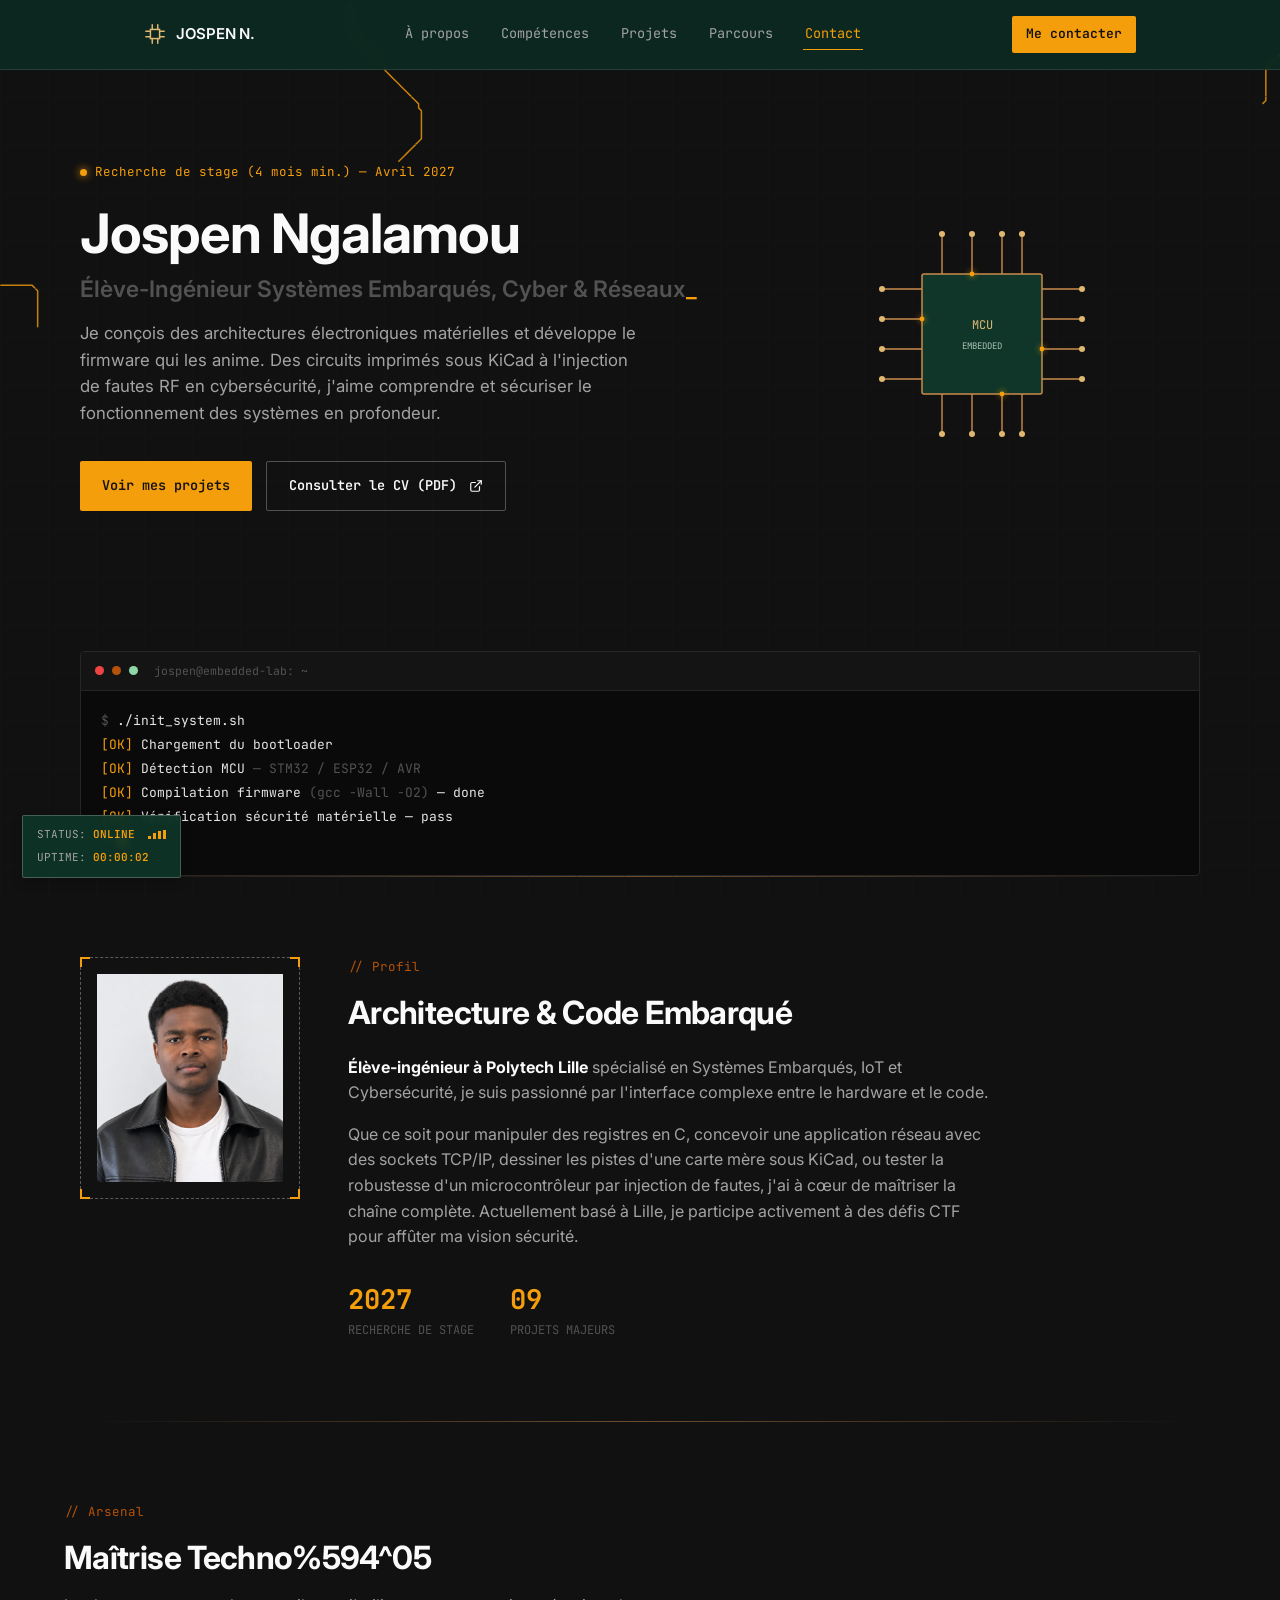
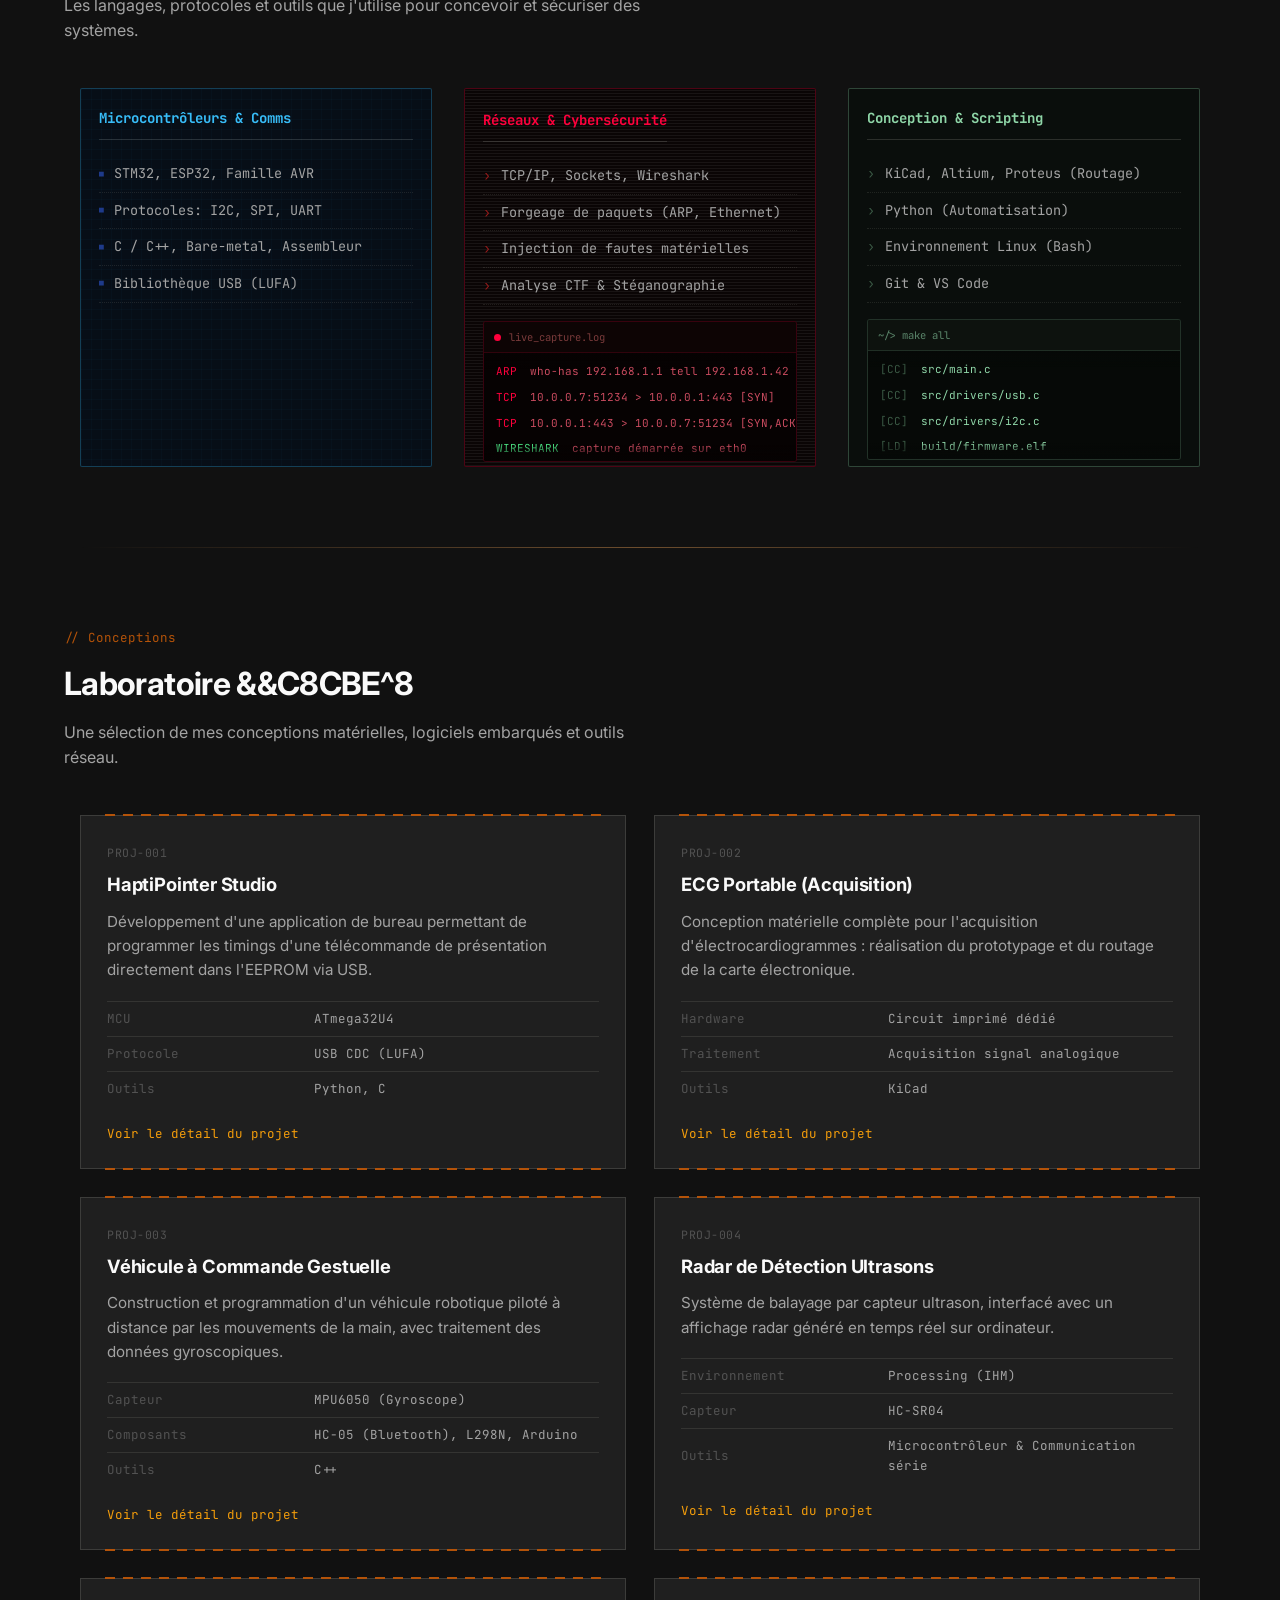
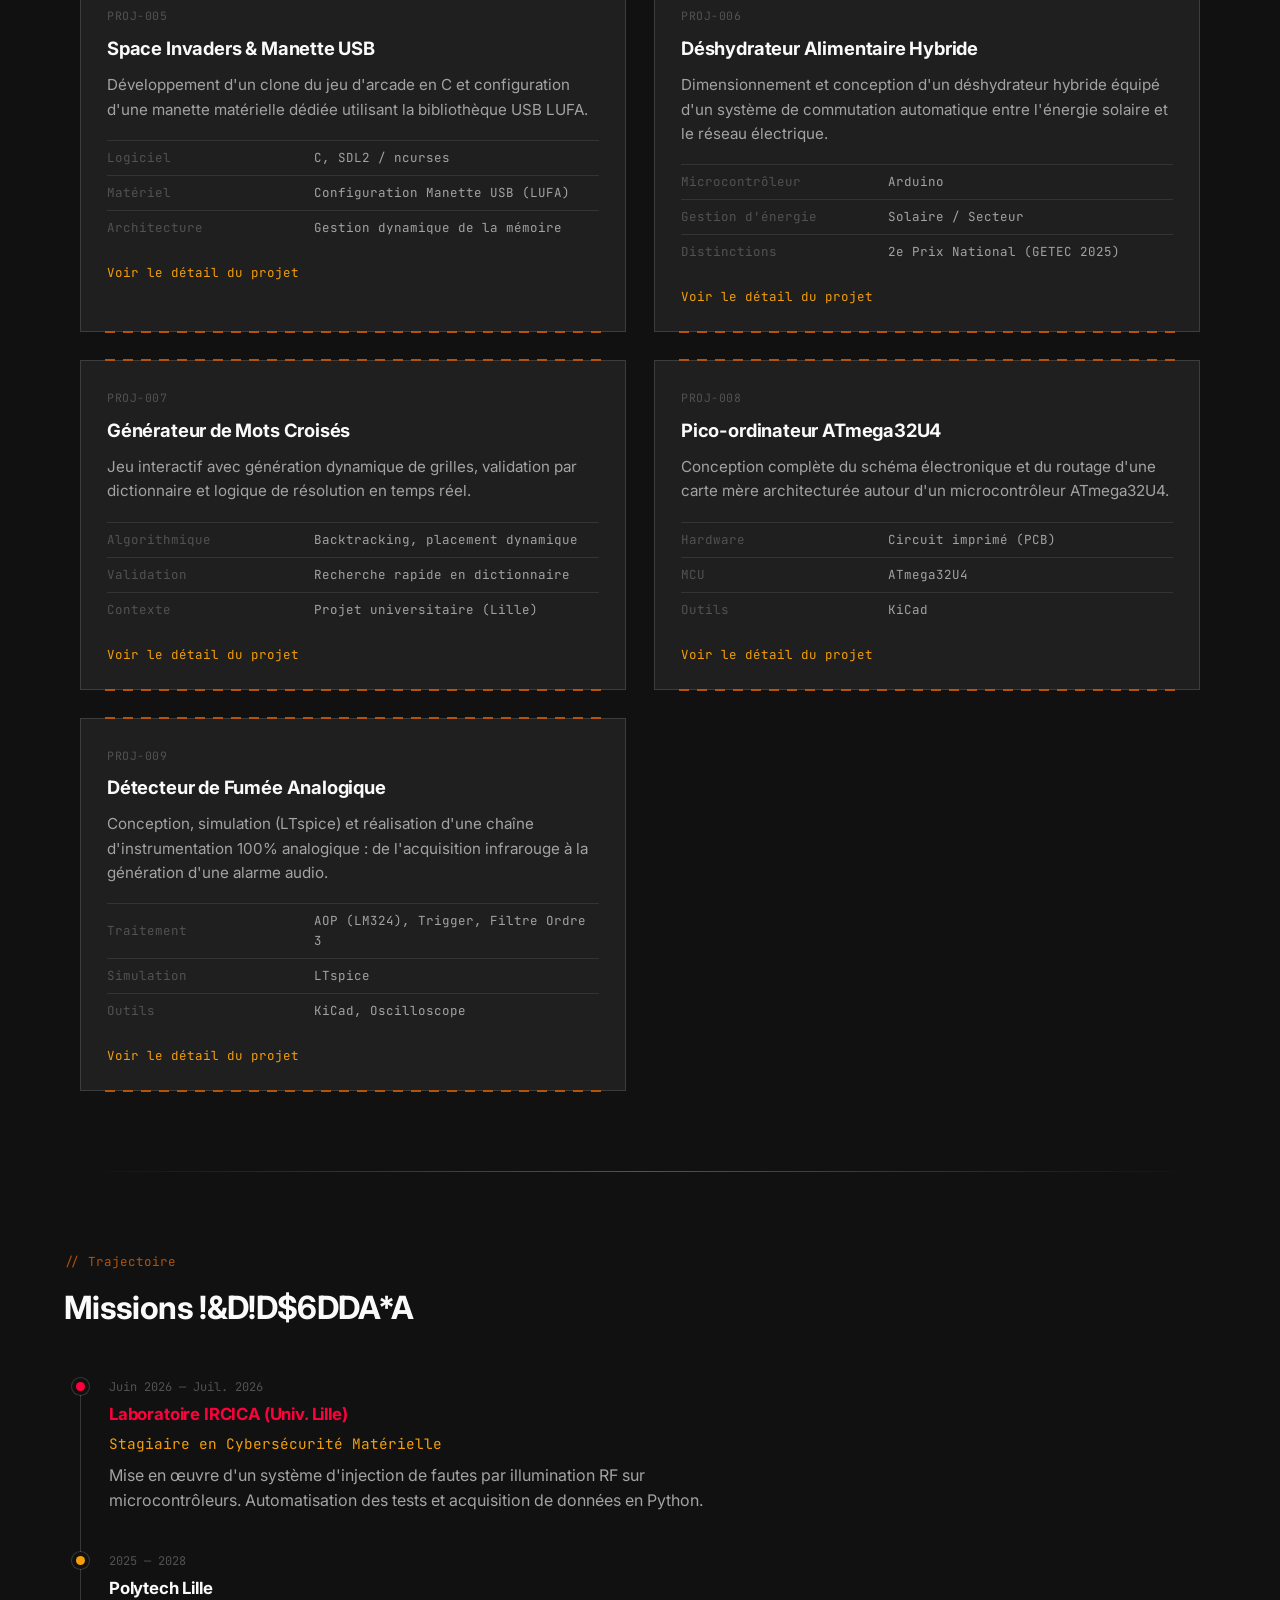
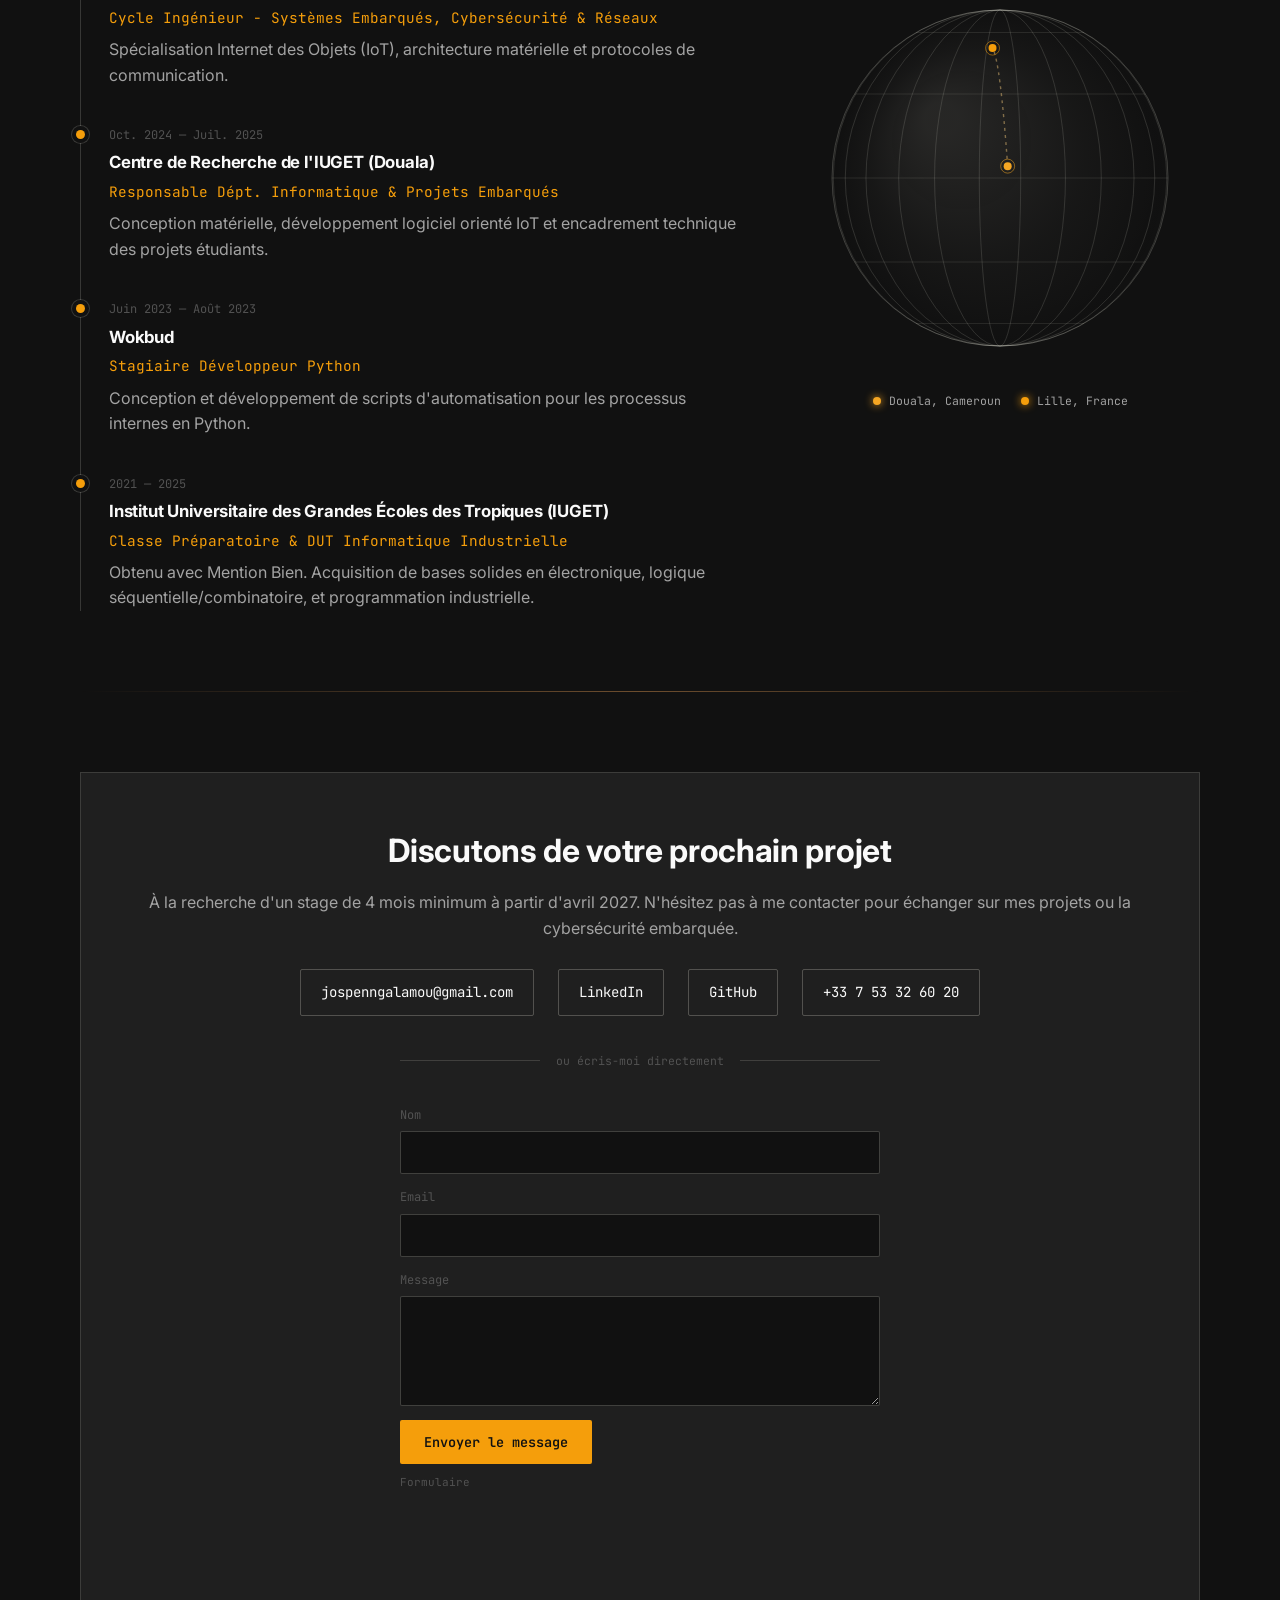
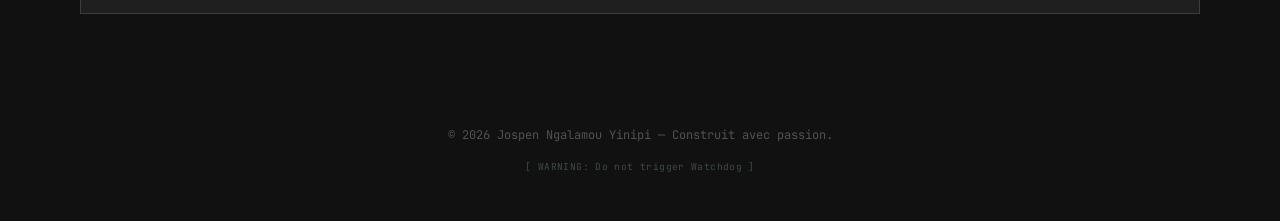
==== commit e202c644: "end of the portofolio" ====
--- a/index.html
+++ b/index.html
@@ -456,7 +456,7 @@
       <label for="message">Message</label>
       <textarea id="message" name="message" required></textarea>
       <button type="submit">Envoyer le message</button>
-      <p class="form-note">Formulaire propulsé par Formspree.</p>
+      <p class="form-note">Formulaire</p>
     </form>
   </div>
 </section>
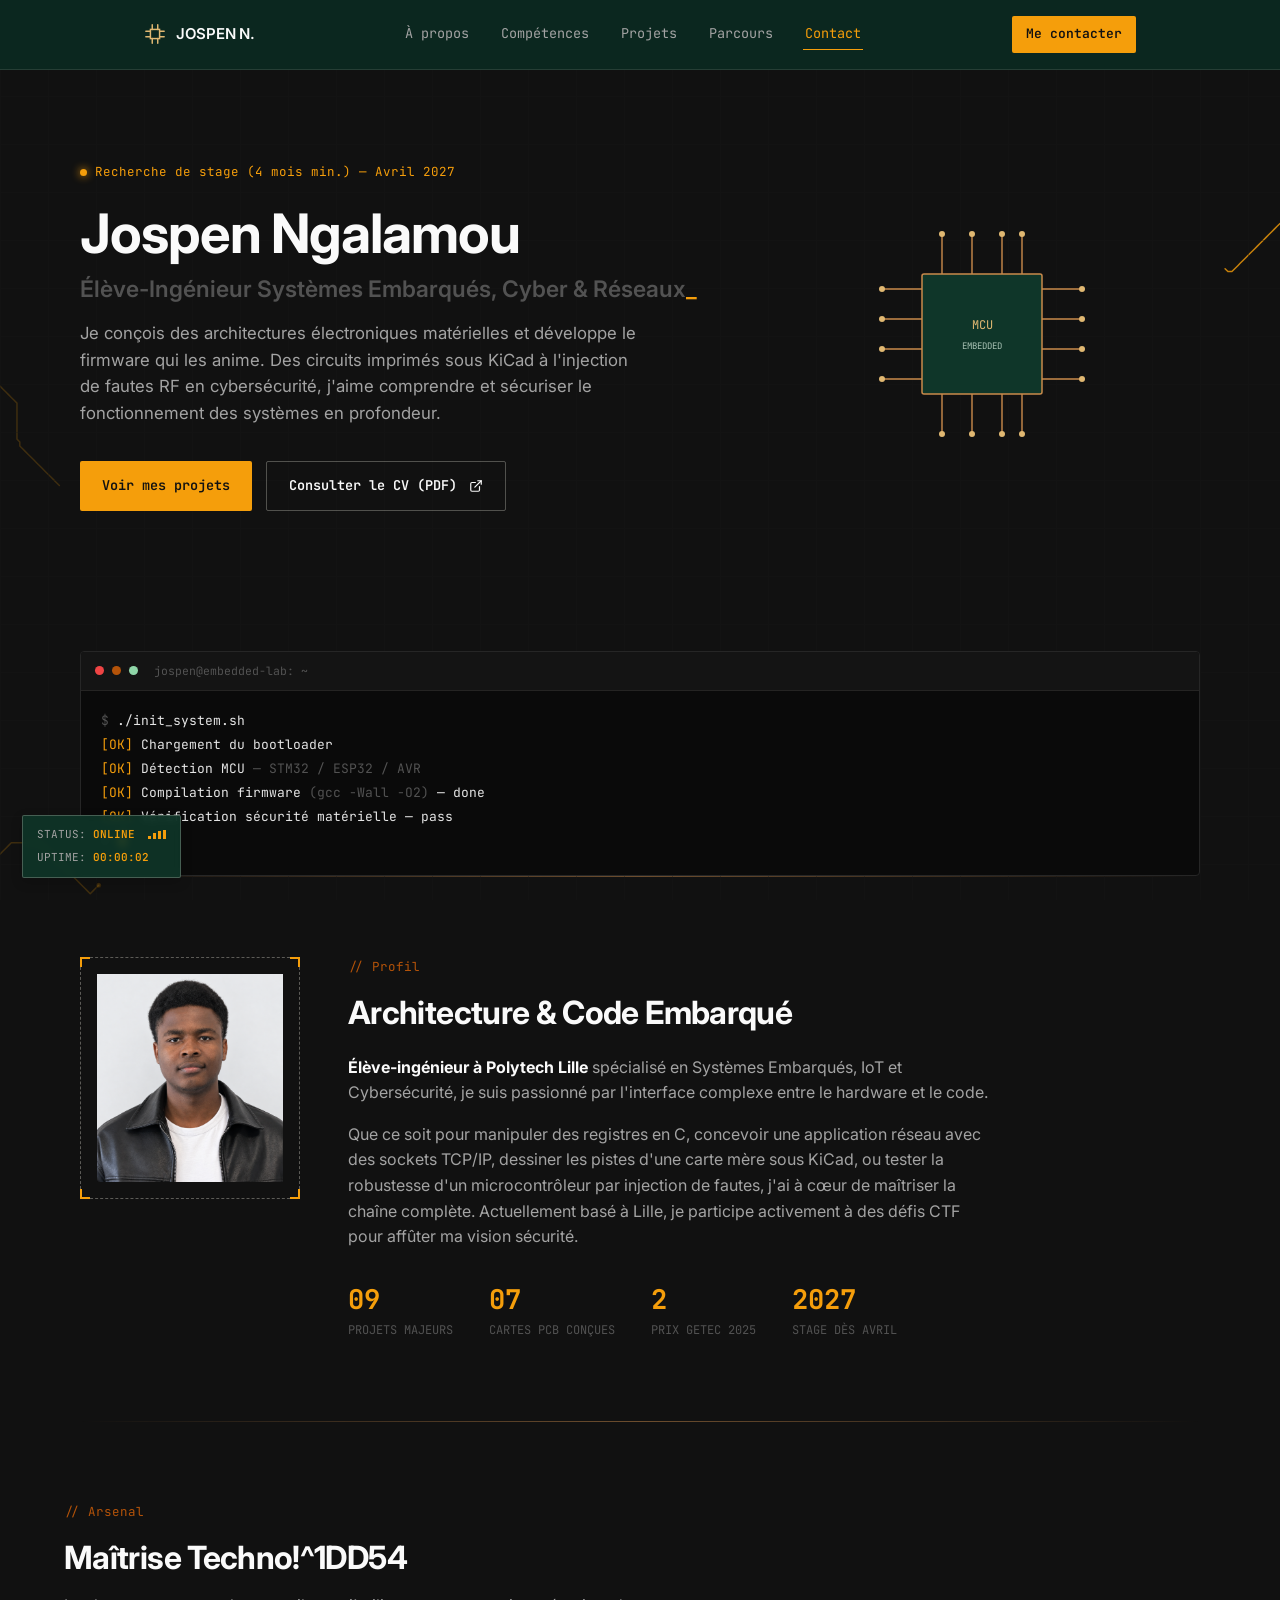
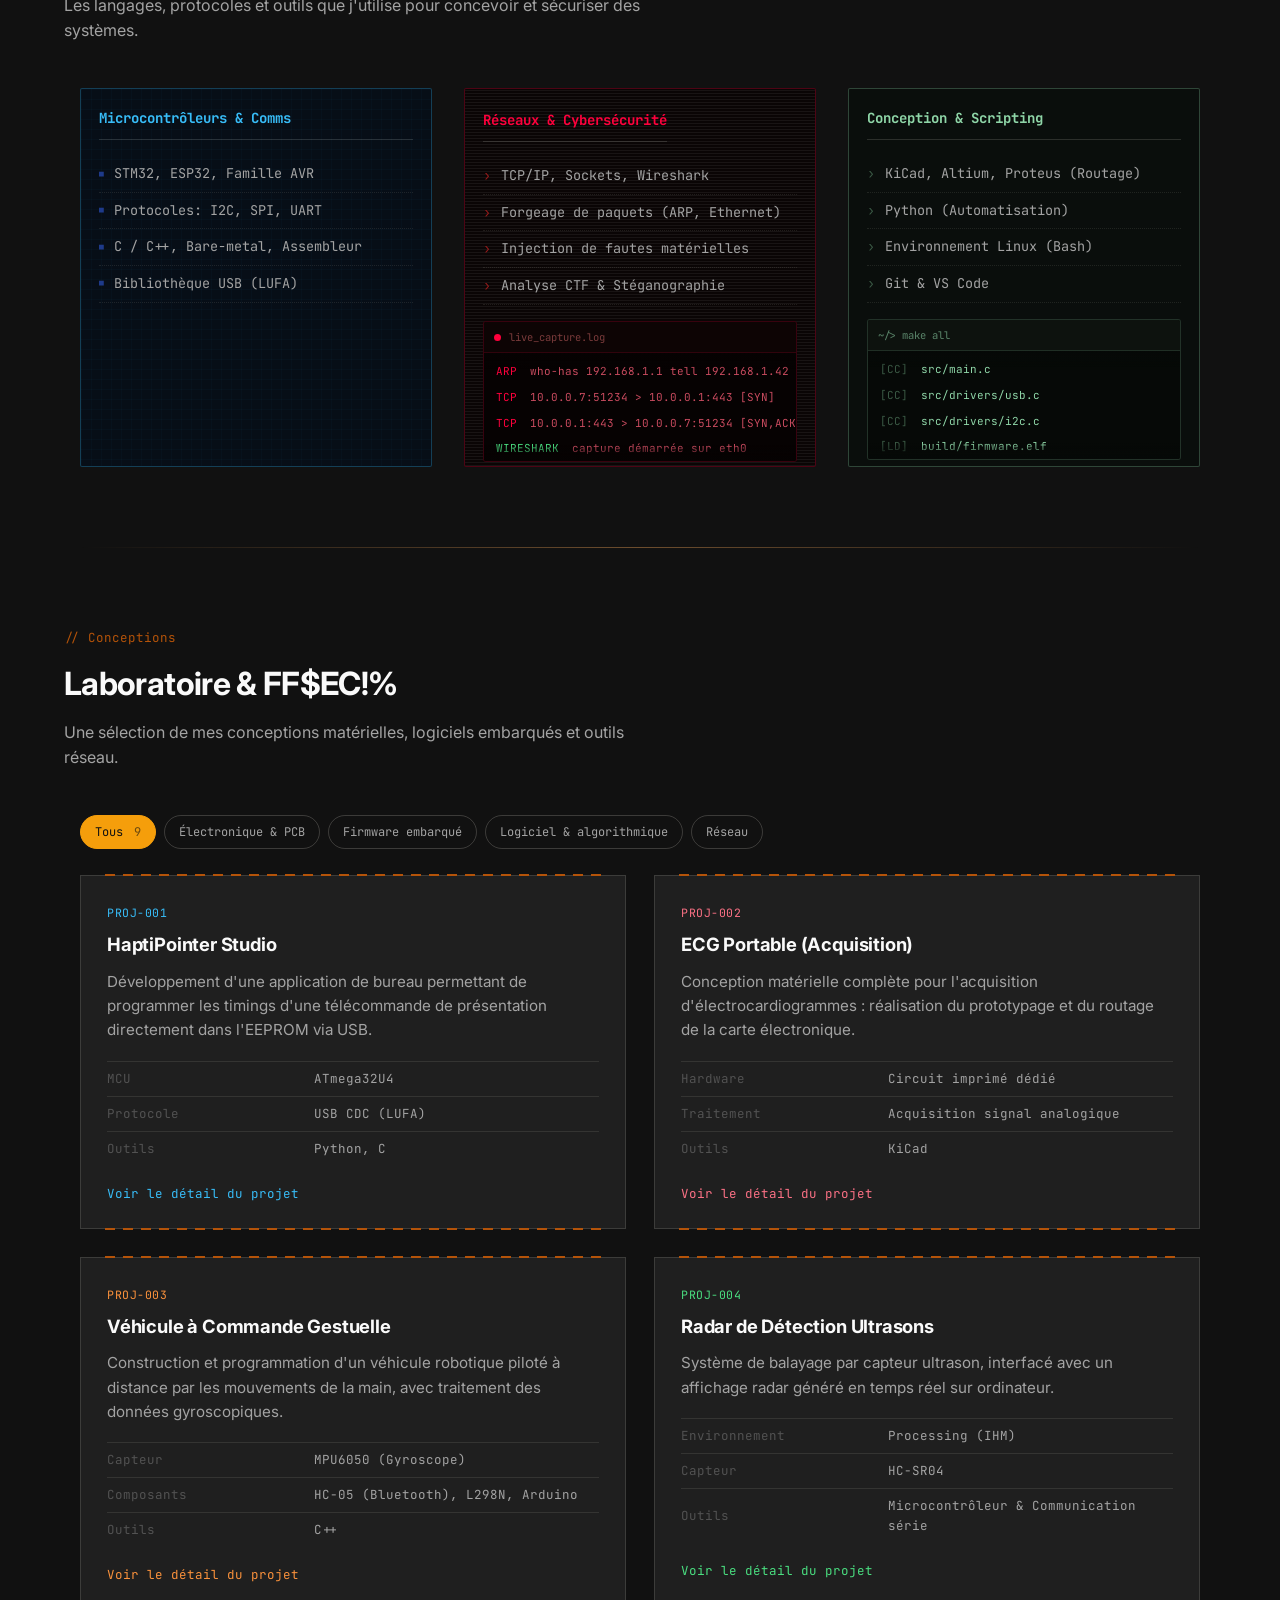
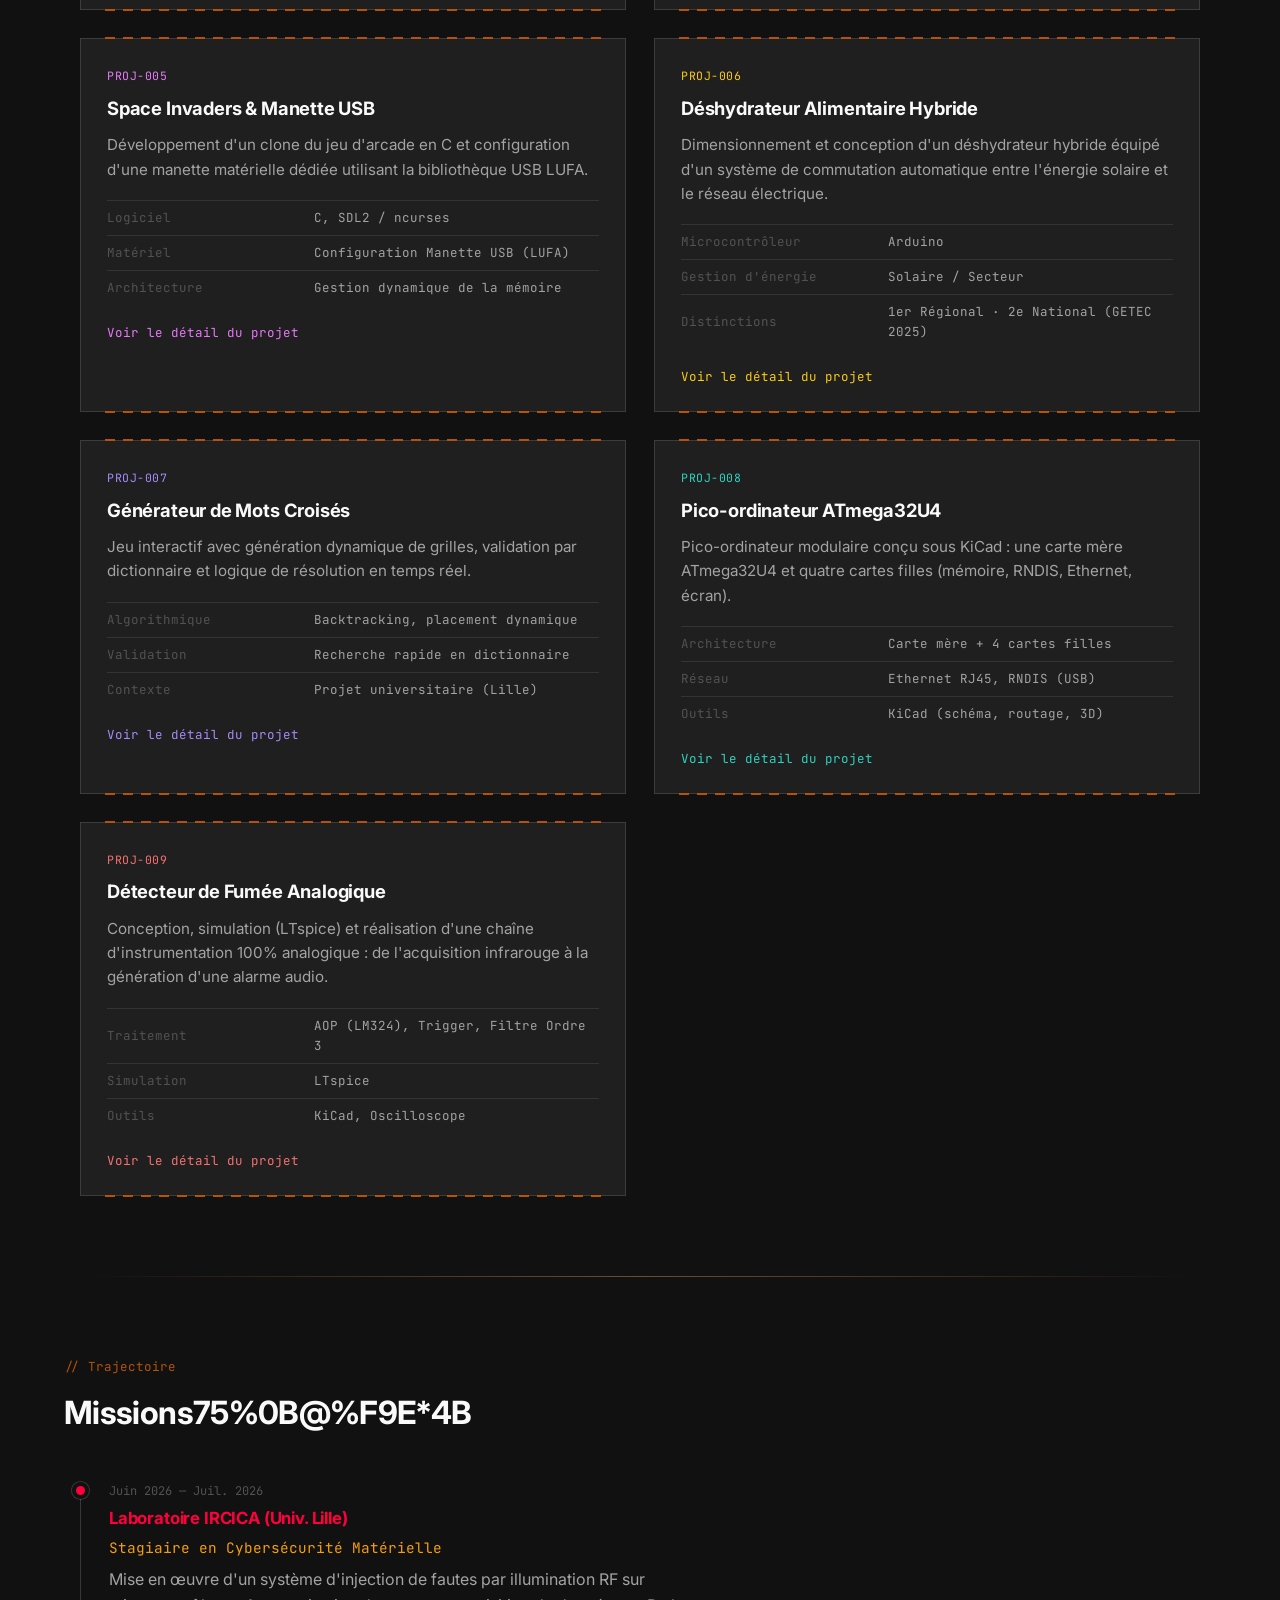
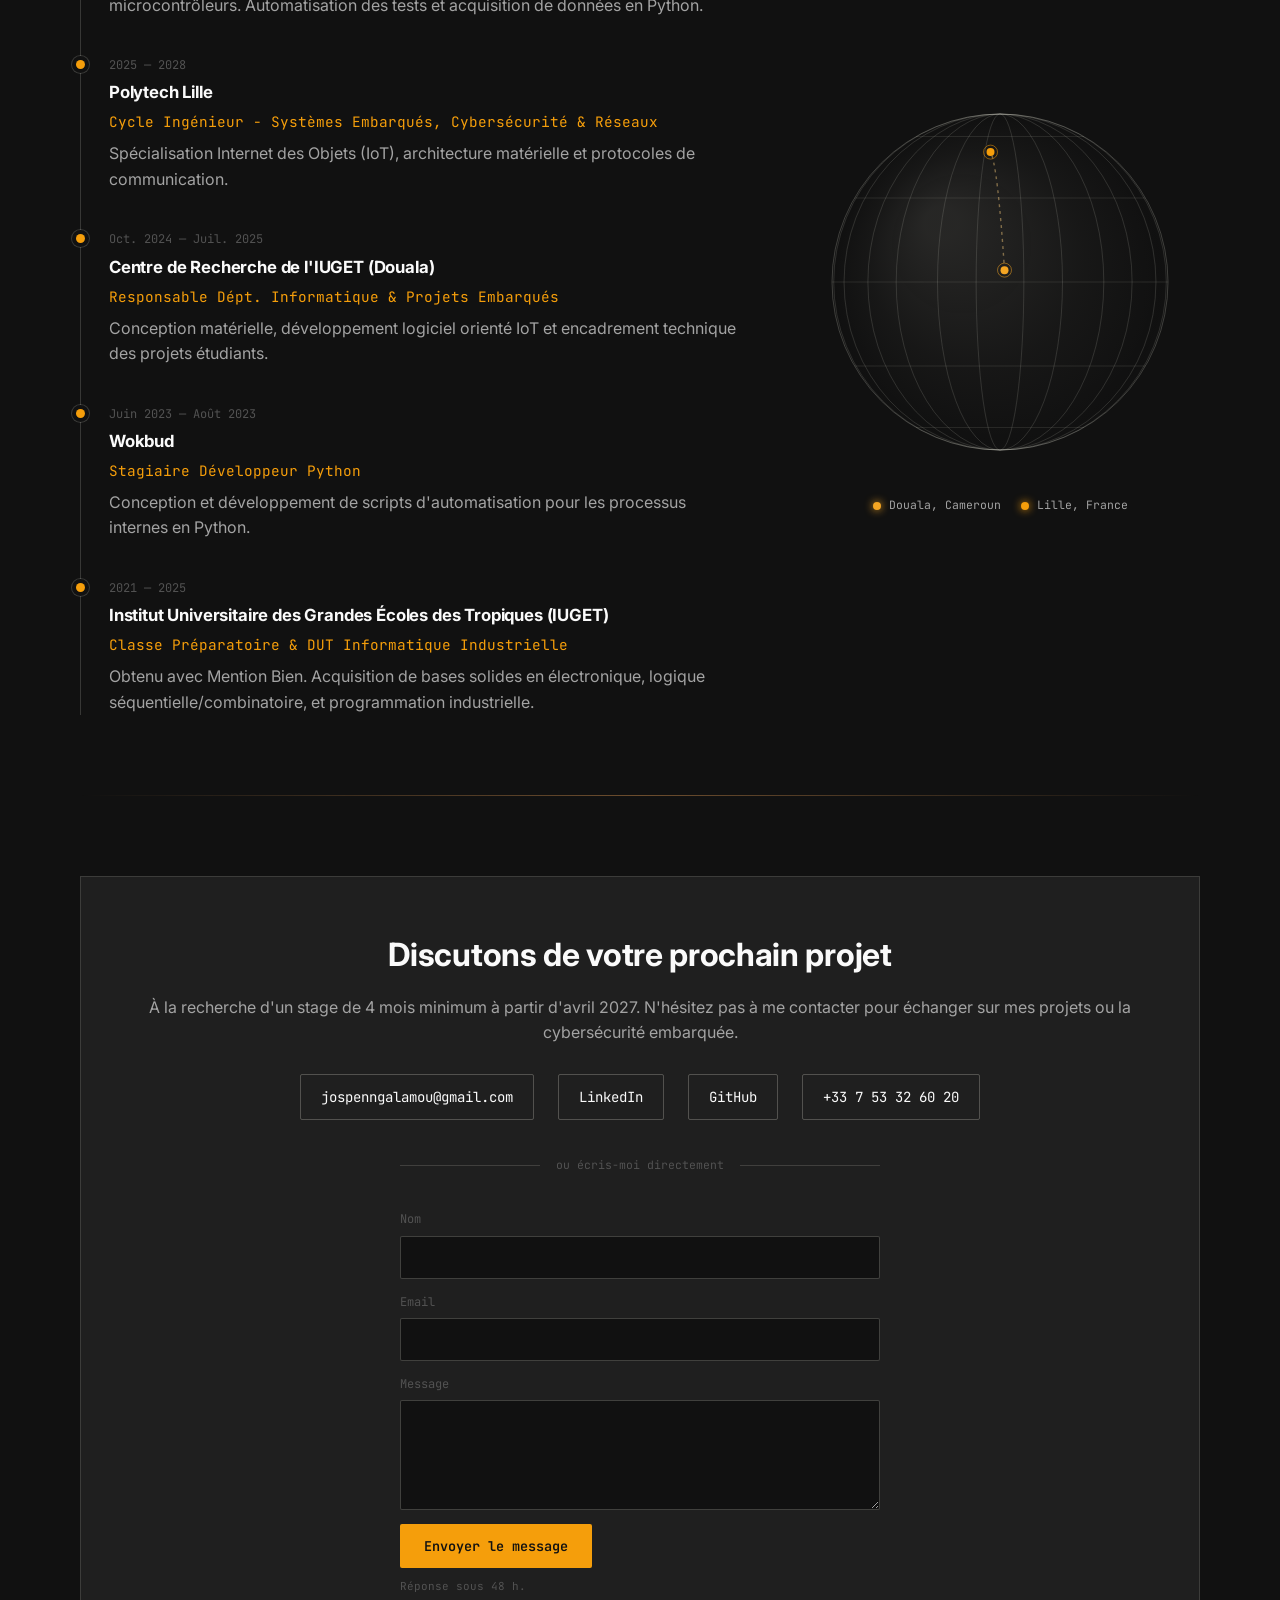
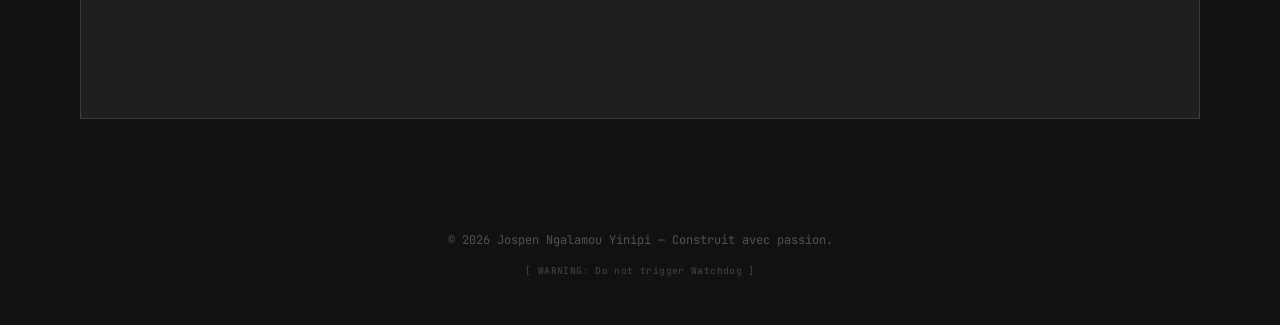
==== commit ec465fa8: "new design of each project" ====
--- a/index.html
+++ b/index.html
@@ -159,8 +159,10 @@
       <p><strong>Élève-ingénieur à Polytech Lille</strong> spécialisé en Systèmes Embarqués, IoT et Cybersécurité, je suis passionné par l'interface complexe entre le hardware et le code.</p>
       <p>Que ce soit pour manipuler des registres en C, concevoir une application réseau avec des sockets TCP/IP, dessiner les pistes d'une carte mère sous KiCad, ou tester la robustesse d'un microcontrôleur par injection de fautes, j'ai à cœur de maîtriser la chaîne complète. Actuellement basé à Lille, je participe activement à des défis CTF pour affûter ma vision sécurité.</p>
       <div class="stat-row">
-        <div class="stat"><div class="n">2027</div><div class="l">RECHERCHE DE STAGE</div></div>
         <div class="stat"><div class="n">09</div><div class="l">PROJETS MAJEURS</div></div>
+        <div class="stat"><div class="n">07</div><div class="l">CARTES PCB CONÇUES</div></div>
+        <div class="stat"><div class="n">2</div><div class="l">PRIX GETEC 2025</div></div>
+        <div class="stat"><div class="n">2027</div><div class="l">STAGE DÈS AVRIL</div></div>
       </div>
     </div>
   </div>
@@ -269,9 +271,16 @@
     <h2 class="sec-title">Laboratoire &amp; Projets</h2>
     <p class="sec-sub">Une sélection de mes conceptions matérielles, logiciels embarqués et outils réseau.</p>
   </div>
+  <div class="proj-filter" role="group" aria-label="Filtrer les projets">
+    <button class="filter-btn on" data-filter="all">Tous <span>9</span></button>
+    <button class="filter-btn" data-filter="hardware">Électronique &amp; PCB</button>
+    <button class="filter-btn" data-filter="firmware">Firmware embarqué</button>
+    <button class="filter-btn" data-filter="software">Logiciel &amp; algorithmique</button>
+    <button class="filter-btn" data-filter="network">Réseau</button>
+  </div>
   <div class="proj-grid">
 
-    <a class="ic-card" href="projects/proj-001.html">
+    <a class="ic-card" href="projects/proj-001.html" data-cat="hardware firmware software" style="--card-accent:#38bdf8">
       <div class="ic-partno">PROJ-001</div>
       <h3>HaptiPointer Studio</h3>
       <p>Développement d'une application de bureau permettant de programmer les timings d'une télécommande de présentation directement dans l'EEPROM via USB.</p>
@@ -283,7 +292,7 @@
       <div class="ic-more">Voir le détail du projet</div>
     </a>
 
-    <a class="ic-card" href="projects/proj-002.html">
+    <a class="ic-card" href="projects/proj-002.html" data-cat="hardware" style="--card-accent:#fb7185">
       <div class="ic-partno">PROJ-002</div>
       <h3>ECG Portable (Acquisition)</h3>
       <p>Conception matérielle complète pour l'acquisition d'électrocardiogrammes : réalisation du prototypage et du routage de la carte électronique.</p>
@@ -295,7 +304,7 @@
       <div class="ic-more">Voir le détail du projet</div>
     </a>
 
-    <a class="ic-card" href="projects/proj-003.html">
+    <a class="ic-card" href="projects/proj-003.html" data-cat="hardware firmware" style="--card-accent:#fb923c">
       <div class="ic-partno">PROJ-003</div>
       <h3>Véhicule à Commande Gestuelle</h3>
       <p>Construction et programmation d'un véhicule robotique piloté à distance par les mouvements de la main, avec traitement des données gyroscopiques.</p>
@@ -307,7 +316,7 @@
       <div class="ic-more">Voir le détail du projet</div>
     </a>
 
-    <a class="ic-card" href="projects/proj-004.html">
+    <a class="ic-card" href="projects/proj-004.html" data-cat="hardware software" style="--card-accent:#4ade80">
       <div class="ic-partno">PROJ-004</div>
       <h3>Radar de Détection Ultrasons</h3>
       <p>Système de balayage par capteur ultrason, interfacé avec un affichage radar généré en temps réel sur ordinateur.</p>
@@ -319,7 +328,7 @@
       <div class="ic-more">Voir le détail du projet</div>
     </a>
 
-    <a class="ic-card" href="projects/proj-005.html">
+    <a class="ic-card" href="projects/proj-005.html" data-cat="firmware software" style="--card-accent:#e879f9">
       <div class="ic-partno">PROJ-005</div>
       <h3>Space Invaders &amp; Manette USB</h3>
       <p>Développement d'un clone du jeu d'arcade en C et configuration d'une manette matérielle dédiée utilisant la bibliothèque USB LUFA.</p>
@@ -331,19 +340,19 @@
       <div class="ic-more">Voir le détail du projet</div>
     </a>
 
-    <a class="ic-card" href="projects/proj-006.html">
+    <a class="ic-card" href="projects/proj-006.html" data-cat="hardware" style="--card-accent:#facc15">
       <div class="ic-partno">PROJ-006</div>
       <h3>Déshydrateur Alimentaire Hybride</h3>
       <p>Dimensionnement et conception d'un déshydrateur hybride équipé d'un système de commutation automatique entre l'énergie solaire et le réseau électrique.</p>
       <table class="spec-table">
         <tr><td class="k">Microcontrôleur</td><td>Arduino</td></tr>
         <tr><td class="k">Gestion d'énergie</td><td>Solaire / Secteur</td></tr>
-        <tr><td class="k">Distinctions</td><td>2e Prix National (GETEC 2025)</td></tr>
-      </table>
-      <div class="ic-more">Voir le détail du projet</div>
-    </a>
-
-    <a class="ic-card" href="projects/proj-007.html">
+        <tr><td class="k">Distinctions</td><td>1er Régional · 2e National (GETEC 2025)</td></tr>
+      </table>
+      <div class="ic-more">Voir le détail du projet</div>
+    </a>
+
+    <a class="ic-card" href="projects/proj-007.html" data-cat="software" style="--card-accent:#a78bfa">
       <div class="ic-partno">PROJ-007</div>
       <h3>Générateur de Mots Croisés</h3>
       <p>Jeu interactif avec génération dynamique de grilles, validation par dictionnaire et logique de résolution en temps réel.</p>
@@ -355,19 +364,19 @@
       <div class="ic-more">Voir le détail du projet</div>
     </a>
 
-    <a class="ic-card" href="projects/proj-008.html">
+    <a class="ic-card" href="projects/proj-008.html" data-cat="hardware network" style="--card-accent:#2dd4bf">
       <div class="ic-partno">PROJ-008</div>
       <h3>Pico-ordinateur ATmega32U4</h3>
-      <p>Conception complète du schéma électronique et du routage d'une carte mère architecturée autour d'un microcontrôleur ATmega32U4.</p>
-      <table class="spec-table">
-        <tr><td class="k">Hardware</td><td>Circuit imprimé (PCB)</td></tr>
-        <tr><td class="k">MCU</td><td>ATmega32U4</td></tr>
-        <tr><td class="k">Outils</td><td>KiCad</td></tr>
-      </table>
-      <div class="ic-more">Voir le détail du projet</div>
-    </a>
-
-    <a class="ic-card" href="projects/proj-009.html">
+      <p>Pico-ordinateur modulaire conçu sous KiCad : une carte mère ATmega32U4 et quatre cartes filles (mémoire, RNDIS, Ethernet, écran).</p>
+      <table class="spec-table">
+        <tr><td class="k">Architecture</td><td>Carte mère + 4 cartes filles</td></tr>
+        <tr><td class="k">Réseau</td><td>Ethernet RJ45, RNDIS (USB)</td></tr>
+        <tr><td class="k">Outils</td><td>KiCad (schéma, routage, 3D)</td></tr>
+      </table>
+      <div class="ic-more">Voir le détail du projet</div>
+    </a>
+
+    <a class="ic-card" href="projects/proj-009.html" data-cat="hardware" style="--card-accent:#f87171">
       <div class="ic-partno">PROJ-009</div>
       <h3>Détecteur de Fumée Analogique</h3>
       <p>Conception, simulation (LTspice) et réalisation d'une chaîne d'instrumentation 100% analogique : de l'acquisition infrarouge à la génération d'une alarme audio.</p>
@@ -456,7 +465,7 @@
       <label for="message">Message</label>
       <textarea id="message" name="message" required></textarea>
       <button type="submit">Envoyer le message</button>
-      <p class="form-note">Formulaire</p>
+      <p class="form-note">Réponse sous 48 h.</p>
     </form>
   </div>
 </section>
--- a/style.css
+++ b/style.css
@@ -107,9 +107,9 @@
   .hero-grid h1 { animation-delay: .15s; }
   .hero-grid p.desc { animation-delay: .28s; }
   .hero-grid .ctas { animation-delay: .4s; }
-  .chip { opacity: 0; animation: hero-fade .9s ease .3s forwards; }
+  .chip { opacity: 0; animation: hero-fade .9s ease .3s forwards, float 6s ease-in-out 1.2s infinite; }
   @keyframes hero-rise { from { opacity: 0; transform: translateY(14px); } to { opacity: 1; transform: translateY(0); } }
-  @keyframes hero-fade { from { opacity: 0; transform: scale(.96); } to { opacity: 1; transform: scale(1); } }
+  @keyframes hero-fade { from { opacity: 0; } to { opacity: 1; } }
 }
 .hero-grid { display: grid; grid-template-columns: 1.3fr .9fr; gap: 56px; align-items: center; max-width: var(--maxw); margin: 0 auto; position: relative; z-index: 2; }
 @media (max-width:860px){ .hero-grid{grid-template-columns:1fr;} }
@@ -429,14 +429,15 @@
 @keyframes drawTraces {
   to { stroke-dashoffset: 0; }
 }
-.chip svg circle {
+.chip svg circle:not(.mcu-pulse) {
   opacity: 0;
+  transform-box: fill-box;
   transform-origin: center;
   animation: popSolder 0.4s ease-out forwards;
 }
 /* Décalage des points de soudure pour un effet asynchrone */
-.chip svg circle:nth-child(even) { animation-delay: 1.8s; }
-.chip svg circle:nth-child(odd) { animation-delay: 2.1s; }
+.chip svg circle:not(.mcu-pulse):nth-child(even) { animation-delay: 1.8s; }
+.chip svg circle:not(.mcu-pulse):nth-child(odd) { animation-delay: 2.1s; }
 
 @keyframes popSolder {
   0% { opacity: 0; transform: scale(0); }
@@ -620,7 +621,7 @@
 /* Animation : Lévitation de la puce centrale */
 @media (prefers-reduced-motion: no-preference) {
   @keyframes float { 0%, 100% { transform: translateY(0px); } 50% { transform: translateY(-12px); } }
-  .chip { animation: float 6s ease-in-out infinite; }
+  /* .chip : lévitation fusionnée avec l'apparition (voir section hero) */
 }
 
 /* Animation : Transition fluide pour l'effet magnétique des boutons */
@@ -876,4 +877,273 @@
 
 .proj-header h1 { opacity: 0; animation: slideUpFade 0.6s ease-out forwards; }
 .proj-header .tagline { opacity: 0; animation: slideUpFade 0.6s ease-out 0.15s forwards; }
-.proj-header .proj-tags { opacity: 0; animation: slideUpFade 0.6s ease-out 0.3s forwards; }+.proj-header .proj-tags { opacity: 0; animation: slideUpFade 0.6s ease-out 0.3s forwards; }
+
+/* =========================================
+   18. PAGES PROJET — identité propre à chaque projet
+   ========================================= */
+body[data-page] { --accent: var(--copper-bright); --accent-rgb: 224,184,114; }
+body[data-page="haptipointer"] { --accent: #38bdf8; --accent-rgb: 56,189,248; }
+body[data-page="ecg"]          { --accent: #fb7185; --accent-rgb: 251,113,133; }
+body[data-page="gesture"]      { --accent: #fb923c; --accent-rgb: 251,146,60; }
+body[data-page="radar"]        { --accent: #4ade80; --accent-rgb: 74,222,128; }
+body[data-page="invaders"]     { --accent: #e879f9; --accent-rgb: 232,121,249; }
+body[data-page="dryer"]        { --accent: #facc15; --accent-rgb: 250,204,21; }
+body[data-page="crossword"]    { --accent: #a78bfa; --accent-rgb: 167,139,250; }
+body[data-page="pico"]         { --accent: #2dd4bf; --accent-rgb: 45,212,191; }
+body[data-page="smoke"]        { --accent: #f87171; --accent-rgb: 248,113,113; }
+
+body[data-page] .ic-partno,
+body[data-page] .proj-main h2,
+body[data-page] .side-box h3,
+body[data-page] .proj-highlight-label { color: var(--accent); }
+body[data-page] .proj-highlight { border-left-color: var(--accent); }
+body[data-page] .proj-tag { border-color: rgba(var(--accent-rgb), .38); }
+body[data-page] .proj-tag:hover { background: var(--accent); border-color: var(--accent); color: #05110c; }
+body[data-page] .proj-header .back:hover { color: var(--accent); }
+body[data-page] .side-box:hover, body[data-page] .prevnext a:hover { border-color: var(--accent); }
+body[data-page] .prevnext a:hover { color: var(--accent); }
+body[data-page] .proj-ribbon { z-index: 2; }
+
+/* Numéro filigrane géant dans l'en-tête */
+.proj-header[data-mark]::before {
+  content: attr(data-mark); position: absolute; right: var(--pad); top: 36px; z-index: 0;
+  font-family: var(--mono); font-weight: 700; line-height: 1; pointer-events: none; user-select: none;
+  font-size: clamp(7rem, 18vw, 15rem); color: transparent;
+  -webkit-text-stroke: 1.5px rgba(var(--accent-rgb, 224,184,114), .17);
+}
+
+/* Bandeau de métriques */
+.proj-stats { display: grid; grid-template-columns: repeat(auto-fit, minmax(150px, 1fr)); gap: 14px; margin: 0 0 20px; }
+.stat-card { background: var(--board-3); border: 1px solid rgba(233,230,218,.12); border-top: 2px solid var(--accent); border-radius: 3px; padding: 15px 18px; }
+.stat-card .v { font-family: var(--mono); font-size: 1.45rem; font-weight: 700; line-height: 1.1; color: var(--accent); }
+.stat-card .l { font-family: var(--mono); font-size: 11px; color: var(--muted); margin-top: 6px; letter-spacing: .04em; }
+
+/* Panneau de démo "signature" */
+.sig-panel { margin: 22px 0 0; border: 1px solid rgba(var(--accent-rgb), .38); border-radius: 6px; overflow: hidden;
+  background: linear-gradient(180deg, rgba(var(--accent-rgb), .07), transparent 55%), var(--board-3); }
+.sig-bar { display: flex; align-items: center; gap: 10px; padding: 10px 16px; border-bottom: 1px solid rgba(233,230,218,.1);
+  font-family: var(--mono); font-size: 11.5px; color: var(--muted); }
+.sig-bar .live { width: 8px; height: 8px; border-radius: 50%; background: var(--accent); box-shadow: 0 0 8px var(--accent); flex-shrink: 0; }
+.sig-bar .sig-title { color: var(--accent); }
+.sig-bar .sig-right { margin-left: auto; }
+.sig-body { padding: 22px; }
+.sig-note { font-family: var(--mono); font-size: 11.5px; color: var(--silk-dim); margin: 14px 0 0; }
+.sig-btns { display: flex; gap: 10px; flex-wrap: wrap; margin-top: 16px; }
+.sig-btn { font-family: var(--mono); font-size: 12.5px; font-weight: 600; padding: 10px 16px; background: transparent; cursor: pointer;
+  color: var(--accent); border: 1px solid rgba(var(--accent-rgb), .55); border-radius: 3px; transition: background .15s, color .15s; }
+.sig-btn:hover, .sig-btn.on { background: var(--accent); color: #05110c; }
+.sig-readout { font-family: var(--mono); font-size: 12.5px; color: var(--silk-dim); margin-top: 12px; display: flex; gap: 18px; flex-wrap: wrap; }
+.sig-readout b { color: var(--accent); font-weight: 600; }
+.sig-two { display: grid; grid-template-columns: 1fr 1fr; gap: 18px; }
+@media (max-width: 760px) { .sig-two { grid-template-columns: 1fr; } .sig-body { padding: 16px; } }
+
+/* Chaîne de traitement (schéma-bloc animé) */
+.chain { display: flex; gap: 0; margin-top: 4px; }
+.chain-step { flex: 1 1 0; position: relative; margin-right: 24px; padding: 12px 8px; text-align: center; border-radius: 3px;
+  font-family: var(--mono); font-size: 11.5px; color: var(--silk); background: rgba(var(--accent-rgb), .07); border: 1px solid rgba(var(--accent-rgb), .32); }
+.chain-step small { display: block; margin-top: 4px; font-size: 10px; color: var(--muted); }
+.chain-step:last-child { margin-right: 0; }
+.chain-step:not(:last-child)::after { content: ""; position: absolute; right: -24px; top: 50%; width: 24px; height: 2px; background: rgba(var(--accent-rgb), .5); }
+@media (prefers-reduced-motion: no-preference) {
+  .chain-step:not(:last-child)::before { content: ""; position: absolute; right: -24px; top: calc(50% - 2px); width: 6px; height: 6px; border-radius: 50%;
+    background: var(--accent); z-index: 1; animation: chain-flow 1.8s linear infinite; animation-delay: calc(var(--i, 0) * .3s); }
+  @keyframes chain-flow { 0% { transform: translateX(0); opacity: 0; } 15%, 85% { opacity: 1; } 100% { transform: translateX(18px); opacity: 0; } }
+}
+@media (max-width: 760px) {
+  .chain { flex-direction: column; }
+  .chain-step { margin-right: 0; margin-bottom: 24px; }
+  .chain-step:last-child { margin-bottom: 0; }
+  .chain-step:not(:last-child)::after { right: auto; left: 50%; top: auto; bottom: -24px; width: 2px; height: 24px; }
+  .chain-step:not(:last-child)::before { display: none; }
+}
+
+/* Bloc de code */
+.code-block { background: #050805; border: 1px solid rgba(233,230,218,.12); border-radius: 4px; padding: 16px 18px;
+  font-family: var(--mono); font-size: 12.5px; line-height: 1.75; overflow-x: auto; color: var(--silk-dim); margin: 0 0 14px; white-space: pre; }
+.code-block .k { color: #c084fc; } .code-block .c { color: #6f9585; font-style: italic; }
+.code-block .s { color: #fbbf24; } .code-block .f { color: #60a5fa; } .code-block .n { color: #fb923c; }
+
+/* --- HaptiPointer : migrés depuis le style inline --- */
+.hardware-showcase { background: linear-gradient(135deg, rgba(11,43,34,.85), rgba(6,21,16,.95)); border: 1px solid rgba(var(--accent-rgb), .5);
+  border-radius: 12px; padding: 32px; margin-bottom: 40px; position: relative; overflow: hidden;
+  box-shadow: 0 16px 40px rgba(0,0,0,.5), inset 0 0 30px rgba(var(--accent-rgb), .05); }
+.hardware-showcase::before { content: attr(data-tag); position: absolute; top: 18px; right: 24px; font-family: var(--mono); font-size: 11px;
+  letter-spacing: 2.5px; color: var(--accent); opacity: .7; }
+.hardware-dual-grid { display: grid; grid-template-columns: 1fr 1fr; gap: 22px; margin: 20px 0; }
+.hardware-img-card { background: #04100c; border: 1px solid rgba(var(--accent-rgb, 224,184,114), .28); border-radius: 8px; overflow: hidden;
+  transition: transform .3s cubic-bezier(.16,1,.3,1), border-color .3s, box-shadow .3s; box-shadow: 0 8px 20px rgba(0,0,0,.4); }
+.hardware-img-card:hover { transform: translateY(-4px); border-color: var(--accent, var(--copper-bright)); box-shadow: 0 12px 30px rgba(var(--accent-rgb, 224,184,114), .16); }
+.hardware-img-card img, .hardware-img-card video { width: 100%; height: 300px; object-fit: cover; display: block; }
+.hardware-img-card img.contain { height: auto; max-height: 480px; object-fit: contain; background: #0b2b22; }
+.hardware-img-caption { padding: 11px 16px; font-family: var(--mono); font-size: 12px; color: var(--accent, var(--copper-bright));
+  background: rgba(11,43,34,.5); border-top: 1px solid rgba(var(--accent-rgb, 224,184,114), .15); display: flex; justify-content: space-between; gap: 10px; }
+.hardware-img-caption span:last-child { font-size: 10px; opacity: .8; }
+.badge-glow { display: inline-flex; align-items: center; gap: 6px; font-size: 11px; font-family: var(--mono); padding: 4px 12px; margin-bottom: 12px;
+  background: rgba(var(--accent-rgb), .12); color: var(--accent); border: 1px solid rgba(var(--accent-rgb), .35); border-radius: 20px; }
+.spec-grid { display: grid; grid-template-columns: repeat(auto-fit, minmax(180px, 1fr)); gap: 14px; margin-top: 18px; }
+.spec-item { background: rgba(4,16,12,.6); border: 1px solid rgba(var(--accent-rgb), .18); padding: 13px; border-radius: 6px; }
+.spec-item .label { font-family: var(--mono); font-size: 11px; color: var(--silk-dim); text-transform: uppercase; margin-bottom: 4px; }
+.spec-item .value { font-size: 14px; color: var(--accent); font-weight: 600; }
+.media-pair { display: grid; grid-template-columns: 1fr 1fr; gap: 20px; margin: 16px 0; }
+.media-note { margin-top: 8px; font-family: var(--mono); font-size: 11.5px; color: var(--silk-dim); font-style: italic; }
+@media (max-width: 768px) { .hardware-dual-grid, .media-pair { grid-template-columns: 1fr; } .hardware-showcase { padding: 22px; } }
+
+/* HaptiPointer — jalons de présentation qui font vibrer la télécommande */
+.buzz-demo { display: grid; grid-template-columns: 110px 1fr; gap: 20px; align-items: center; margin-top: 22px; }
+.buzz-tx { text-align: center; font-family: var(--mono); font-size: 11px; color: var(--accent); border: 1px solid rgba(var(--accent-rgb), .5);
+  border-radius: 8px; padding: 14px 8px; background: rgba(var(--accent-rgb), .08); }
+.buzz-tx .ico { display: block; font-size: 2rem; margin-bottom: 4px; }
+.buzz-track { position: relative; height: 8px; border-radius: 4px; background: rgba(233,230,218,.12); margin: 14px 0 26px; }
+.buzz-fill { position: absolute; inset: 0 auto 0 0; width: 0; border-radius: 4px; background: var(--accent); box-shadow: 0 0 10px var(--accent); }
+.buzz-track i { position: absolute; top: -5px; width: 2px; height: 18px; background: var(--accent); font-style: normal; }
+.buzz-track i b { position: absolute; top: 24px; left: -22px; width: 46px; text-align: center; font: 600 10.5px var(--mono); color: var(--silk-dim); }
+@media (prefers-reduced-motion: no-preference) {
+  .buzz-fill { animation: buzz-fill 12s linear infinite; }
+  .buzz-tx { animation: tx-buzz 12s linear infinite; }
+  @keyframes buzz-fill { from { width: 0; } to { width: 100%; } }
+  @keyframes tx-buzz {
+    0%, 24.5%, 28%, 54.5%, 58%, 84.5%, 88%, 100% { transform: none; box-shadow: none; }
+    25%, 55%, 85% { transform: translateX(-3px) rotate(-2deg); box-shadow: 0 0 18px rgba(var(--accent-rgb), .55); }
+    26%, 56%, 86% { transform: translateX(3px) rotate(2deg); }
+    27%, 57%, 87% { transform: translateX(-3px) rotate(-2deg); }
+  }
+}
+@media (prefers-reduced-motion: reduce) { .buzz-fill { width: 60%; } }
+
+/* ECG — moniteur cardiaque */
+.ecg-screen { position: relative; height: 150px; overflow: hidden; border-radius: 4px; border: 1px solid rgba(var(--accent-rgb), .35); background-color: #07060a;
+  background-image: linear-gradient(rgba(var(--accent-rgb), .09) 1px, transparent 1px), linear-gradient(90deg, rgba(var(--accent-rgb), .09) 1px, transparent 1px);
+  background-size: 20px 20px; }
+.ecg-screen svg { position: absolute; left: 0; top: 0; width: 1400px; height: 100%; max-width: none; }
+.ecg-line { fill: none; stroke: var(--accent); stroke-width: 2.2; stroke-linejoin: round; filter: drop-shadow(0 0 4px var(--accent)); }
+.ecg-screen::after { content: ""; position: absolute; inset: 0; pointer-events: none; background: linear-gradient(90deg, #07060a, transparent 14%, transparent 86%, #07060a); }
+.ecg-readout { position: absolute; top: 10px; left: 14px; z-index: 2; display: flex; gap: 16px; font-family: var(--mono); font-size: 12.5px; color: var(--accent); }
+.ecg-readout .hr::before { content: "♥ "; display: inline-block; }
+@media (prefers-reduced-motion: no-preference) {
+  .ecg-screen svg { animation: ecg-scroll .86s linear infinite; }
+  .ecg-readout .hr::before { animation: heart-beat .86s ease-in-out infinite; }
+  @keyframes ecg-scroll { to { transform: translateX(-200px); } }
+  @keyframes heart-beat { 0%, 100% { transform: scale(1); } 12% { transform: scale(1.35); } 24% { transform: scale(1); } }
+}
+
+/* Radar */
+.radar-wrap { background: #02100a; border: 1px solid rgba(var(--accent-rgb), .3); border-radius: 4px; padding: 10px; }
+#radar-canvas { display: block; width: 100%; max-width: 780px; margin: 0 auto; aspect-ratio: 900 / 490; }
+
+/* Pilotage gestuel */
+.gesture-pad { position: relative; height: 250px; border: 1px dashed rgba(var(--accent-rgb), .55); border-radius: 8px; cursor: crosshair; touch-action: none;
+  display: flex; align-items: center; justify-content: center; user-select: none;
+  background: radial-gradient(circle at center, rgba(var(--accent-rgb), .12), transparent 70%); }
+.gesture-pad .deadzone { position: absolute; width: 56px; height: 56px; border: 1px dashed rgba(233,230,218,.35); border-radius: 50%; }
+.gesture-pad .hand { font-size: 4.2rem; transform: perspective(500px) rotateX(var(--pitch, 0deg)) rotateY(var(--roll, 0deg)); transition: transform .08s linear; }
+.gesture-pad .hint { position: absolute; bottom: 8px; left: 0; right: 0; text-align: center; font-family: var(--mono); font-size: 11px; color: var(--muted); }
+.car-arena { position: relative; height: 250px; border: 1px solid rgba(233,230,218,.14); border-radius: 8px; overflow: hidden;
+  background-image: linear-gradient(rgba(233,230,218,.05) 1px, transparent 1px), linear-gradient(90deg, rgba(233,230,218,.05) 1px, transparent 1px); background-size: 28px 28px; background-color: #0a0e0c; }
+.car { position: absolute; width: 24px; height: 34px; margin: -17px 0 0 -12px; background: var(--accent); clip-path: polygon(50% 0, 100% 100%, 50% 78%, 0 100%); filter: drop-shadow(0 0 6px var(--accent)); }
+
+/* Space Invaders */
+.arcade-screen { position: relative; background: #000; border: 2px solid var(--accent); border-radius: 6px; overflow: hidden; box-shadow: 0 0 30px rgba(var(--accent-rgb), .25); }
+#invaders-canvas { display: block; width: 100%; max-width: 640px; margin: 0 auto; aspect-ratio: 520 / 320; outline: none; cursor: pointer; }
+.arcade-screen::after { content: ""; position: absolute; inset: 0; pointer-events: none; opacity: .12; background: repeating-linear-gradient(0deg, #fff 0 1px, transparent 1px 3px); }
+.pad-btns { display: none; gap: 10px; margin-top: 14px; justify-content: center; }
+@media (pointer: coarse) { .pad-btns { display: flex; } }
+
+/* Déshydrateur — flux d'énergie */
+.energy svg { display: block; width: 100%; max-width: 680px; margin: 0 auto; }
+.energy .node { fill: rgba(var(--accent-rgb), .08); stroke: rgba(var(--accent-rgb), .5); stroke-width: 1.4; }
+.energy text { font-family: var(--mono); fill: var(--silk); font-size: 11px; text-anchor: middle; }
+.energy .dim { fill: var(--muted); font-size: 9.5px; }
+.energy .wire { fill: none; stroke: rgba(233,230,218,.18); stroke-width: 2.4; stroke-dasharray: 6 8; }
+.energy[data-source="solar"] .w-sun, .energy[data-source="grid"] .w-grid, .energy .w-out { stroke: var(--accent); filter: drop-shadow(0 0 4px var(--accent)); }
+.energy[data-source="solar"] .n-sun, .energy[data-source="grid"] .n-grid { fill: rgba(var(--accent-rgb), .28); stroke: var(--accent); }
+@media (prefers-reduced-motion: no-preference) {
+  .energy[data-source="solar"] .w-sun, .energy[data-source="grid"] .w-grid, .energy .w-out { animation: wire-flow .7s linear infinite; }
+  @keyframes wire-flow { to { stroke-dashoffset: -14; } }
+}
+.medals { display: flex; gap: 14px; flex-wrap: wrap; margin-top: 18px; }
+.medal { flex: 1 1 200px; display: flex; align-items: center; gap: 14px; padding: 14px 18px; border-radius: 6px; border: 1px solid rgba(var(--accent-rgb), .45); background: rgba(var(--accent-rgb), .08); }
+.medal .m { font-size: 2.1rem; } .medal b { display: block; font-family: var(--mono); color: var(--accent); font-size: 14px; }
+.medal span { font-family: var(--mono); font-size: 11.5px; color: var(--silk-dim); }
+
+/* Mots croisés — visualisation du backtracking */
+.xw-wrap { display: grid; grid-template-columns: auto 1fr; gap: 22px; align-items: start; }
+.xw-grid { display: grid; grid-template-columns: repeat(8, 38px); grid-auto-rows: 38px; gap: 3px; }
+.xw-cell { display: flex; align-items: center; justify-content: center; font-family: var(--mono); font-weight: 700; font-size: 16px; border-radius: 3px;
+  background: rgba(233,230,218,.04); color: transparent; border: 1px solid rgba(233,230,218,.06); transition: background .2s, color .2s, border-color .2s; }
+.xw-cell.on { background: rgba(var(--accent-rgb), .18); border-color: rgba(var(--accent-rgb), .6); color: var(--silk); }
+.xw-cell.try { background: rgba(250,204,21,.18); border-color: #facc15; color: #facc15; }
+.xw-cell.bad { background: rgba(248,113,113,.28); border-color: #f87171; color: #f87171; }
+.xw-log { min-height: 190px; background: #050805; border: 1px solid rgba(233,230,218,.12); border-radius: 4px; padding: 12px 14px; font-family: var(--mono);
+  font-size: 12px; line-height: 1.8; color: var(--silk-dim); }
+.xw-log .ok { color: #4ade80; } .xw-log .ko { color: #f87171; } .xw-log .fn { color: var(--accent); }
+@media (max-width: 760px) { .xw-wrap { grid-template-columns: 1fr; } .xw-grid { grid-template-columns: repeat(8, 1fr); } }
+
+/* Carte Pico — visionneuse de couches PCB */
+.pcb-view { background: #06160f; border: 1px solid rgba(var(--accent-rgb), .3); border-radius: 4px; padding: 10px; }
+.pcb-view svg { display: block; width: 100%; max-width: 640px; margin: 0 auto; }
+.pcb-view [data-layer] { transition: opacity .3s; }
+.pcb-view .layer-off { opacity: 0; }
+.pcb-view text { font-family: var(--mono); font-size: 9px; fill: #c9f5ee; }
+.steps { display: flex; gap: 10px; flex-wrap: wrap; margin-top: 18px; }
+.step { flex: 1 1 130px; padding: 10px 12px; border-radius: 4px; font-family: var(--mono); font-size: 11.5px; border: 1px solid rgba(233,230,218,.14); color: var(--muted); }
+.step b { display: block; margin-bottom: 3px; font-size: 12px; color: var(--silk-dim); }
+.step.done { border-color: rgba(74,222,128,.5); color: #4ade80; } .step.done b { color: #4ade80; }
+.step.doing { border-color: var(--accent); color: var(--accent); } .step.doing b { color: var(--accent); }
+@media (prefers-reduced-motion: no-preference) { .step.doing { animation: step-pulse 1.8s ease-in-out infinite; } @keyframes step-pulse { 50% { box-shadow: 0 0 14px rgba(var(--accent-rgb), .35); } } }
+
+/* Détecteur de fumée */
+.beam svg { display: block; width: 100%; max-width: 440px; margin: 0 auto; }
+.beam .beam-line { stroke: #f87171; stroke-width: 3; stroke-dasharray: 5 6; transition: opacity .4s; }
+.beam .smoke { opacity: 0; fill: rgba(200,200,200,.55); transition: opacity .5s; }
+.beam.active .smoke { opacity: 1; } .beam.active .beam-line { opacity: .2; }
+.beam text { font-family: var(--mono); font-size: 10.5px; fill: var(--silk-dim); text-anchor: middle; }
+.leds { display: grid; gap: 8px; font-family: var(--mono); font-size: 12px; }
+.led-row { display: flex; align-items: center; gap: 10px; color: var(--silk-dim); }
+.led { width: 11px; height: 11px; border-radius: 50%; background: #3a2a2a; border: 1px solid rgba(233,230,218,.25); flex-shrink: 0; transition: background .2s, box-shadow .2s; }
+.led.lit { background: var(--accent); box-shadow: 0 0 10px var(--accent); }
+.led-row em { margin-left: auto; font-style: normal; color: var(--muted); }
+.timer-bar { height: 6px; border-radius: 3px; background: rgba(233,230,218,.1); overflow: hidden; margin-top: 4px; }
+.timer-bar i { display: block; height: 100%; width: 0; background: var(--accent); }
+.wave-morph { position: relative; height: 90px; margin-top: 18px; }
+.wave-morph svg { position: absolute; inset: 0; width: 100%; height: 100%; }
+.wave-morph path { fill: none; stroke-width: 2.4; stroke: var(--accent); }
+.wave-morph .sine { stroke: #4ade80; opacity: 0; }
+@media (prefers-reduced-motion: no-preference) {
+  .wave-morph .square { animation: wm-square 6s ease-in-out infinite; }
+  .wave-morph .sine { animation: wm-sine 6s ease-in-out infinite; }
+  @keyframes wm-square { 0%, 30% { opacity: 1; } 50%, 80% { opacity: 0; } 100% { opacity: 1; } }
+  @keyframes wm-sine { 0%, 30% { opacity: 0; } 50%, 80% { opacity: 1; } 100% { opacity: 0; } }
+}
+.hw-title { font-family: var(--mono); font-size: 1.35rem; color: var(--accent); margin: 4px 0 8px; }
+.hw-lead { margin: 0 0 8px; font-size: 1rem; color: var(--silk-dim); max-width: 70ch; }
+
+/* Pico-ordinateur — carte d'architecture interactive */
+.arch svg { display: block; width: 100%; max-width: 680px; margin: 0 auto 6px; }
+.arch text { font-family: var(--mono); font-size: 11px; fill: var(--silk); text-anchor: middle; pointer-events: none; }
+.arch .bus { fill: none; stroke: rgba(var(--accent-rgb), .45); stroke-width: 2; stroke-dasharray: 5 7; }
+.arch-node { cursor: pointer; outline: none; }
+.arch-node rect { fill: rgba(var(--accent-rgb), .07); stroke: rgba(var(--accent-rgb), .45); stroke-width: 1.4; transition: fill .2s, stroke .2s; }
+.arch-node:hover rect, .arch-node:focus-visible rect, .arch-node.active rect { fill: rgba(var(--accent-rgb), .26); stroke: var(--accent); }
+.module-panel { display: none; margin-top: 18px; }
+.module-panel.active { display: block; }
+@media (prefers-reduced-motion: no-preference) {
+  .arch .bus { animation: wire-flow .9s linear infinite; }
+  .module-panel.active { animation: slideUpFade .4s ease-out; }
+}
+
+/* =========================================
+   19. ACCUEIL — filtre des projets & couleur par projet
+   ========================================= */
+.proj-filter { display: flex; gap: 8px; flex-wrap: wrap; max-width: var(--maxw); margin: 0 auto 26px; }
+.filter-btn { font-family: var(--mono); font-size: 12px; padding: 8px 14px; border-radius: 20px; cursor: pointer; background: transparent;
+  color: var(--silk-dim); border: 1px solid rgba(233,230,218,.2); transition: background .15s, color .15s, border-color .15s; }
+.filter-btn span { opacity: .6; margin-left: 4px; }
+.filter-btn:hover { border-color: var(--copper-bright); color: var(--copper-bright); }
+.filter-btn.on { background: var(--copper-bright); border-color: var(--copper-bright); color: var(--board); }
+a.ic-card.is-hidden { display: none; }
+a.ic-card[style*="--card-accent"] .ic-partno { color: var(--card-accent); }
+a.ic-card[style*="--card-accent"]:hover { border-color: var(--card-accent); }
+a.ic-card[style*="--card-accent"]:hover h3, a.ic-card[style*="--card-accent"] .ic-more { color: var(--card-accent); }
+.proj-main, .proj-side { min-width: 0; }
+@media (max-width: 600px) { .gallery { grid-template-columns: 1fr; } }
